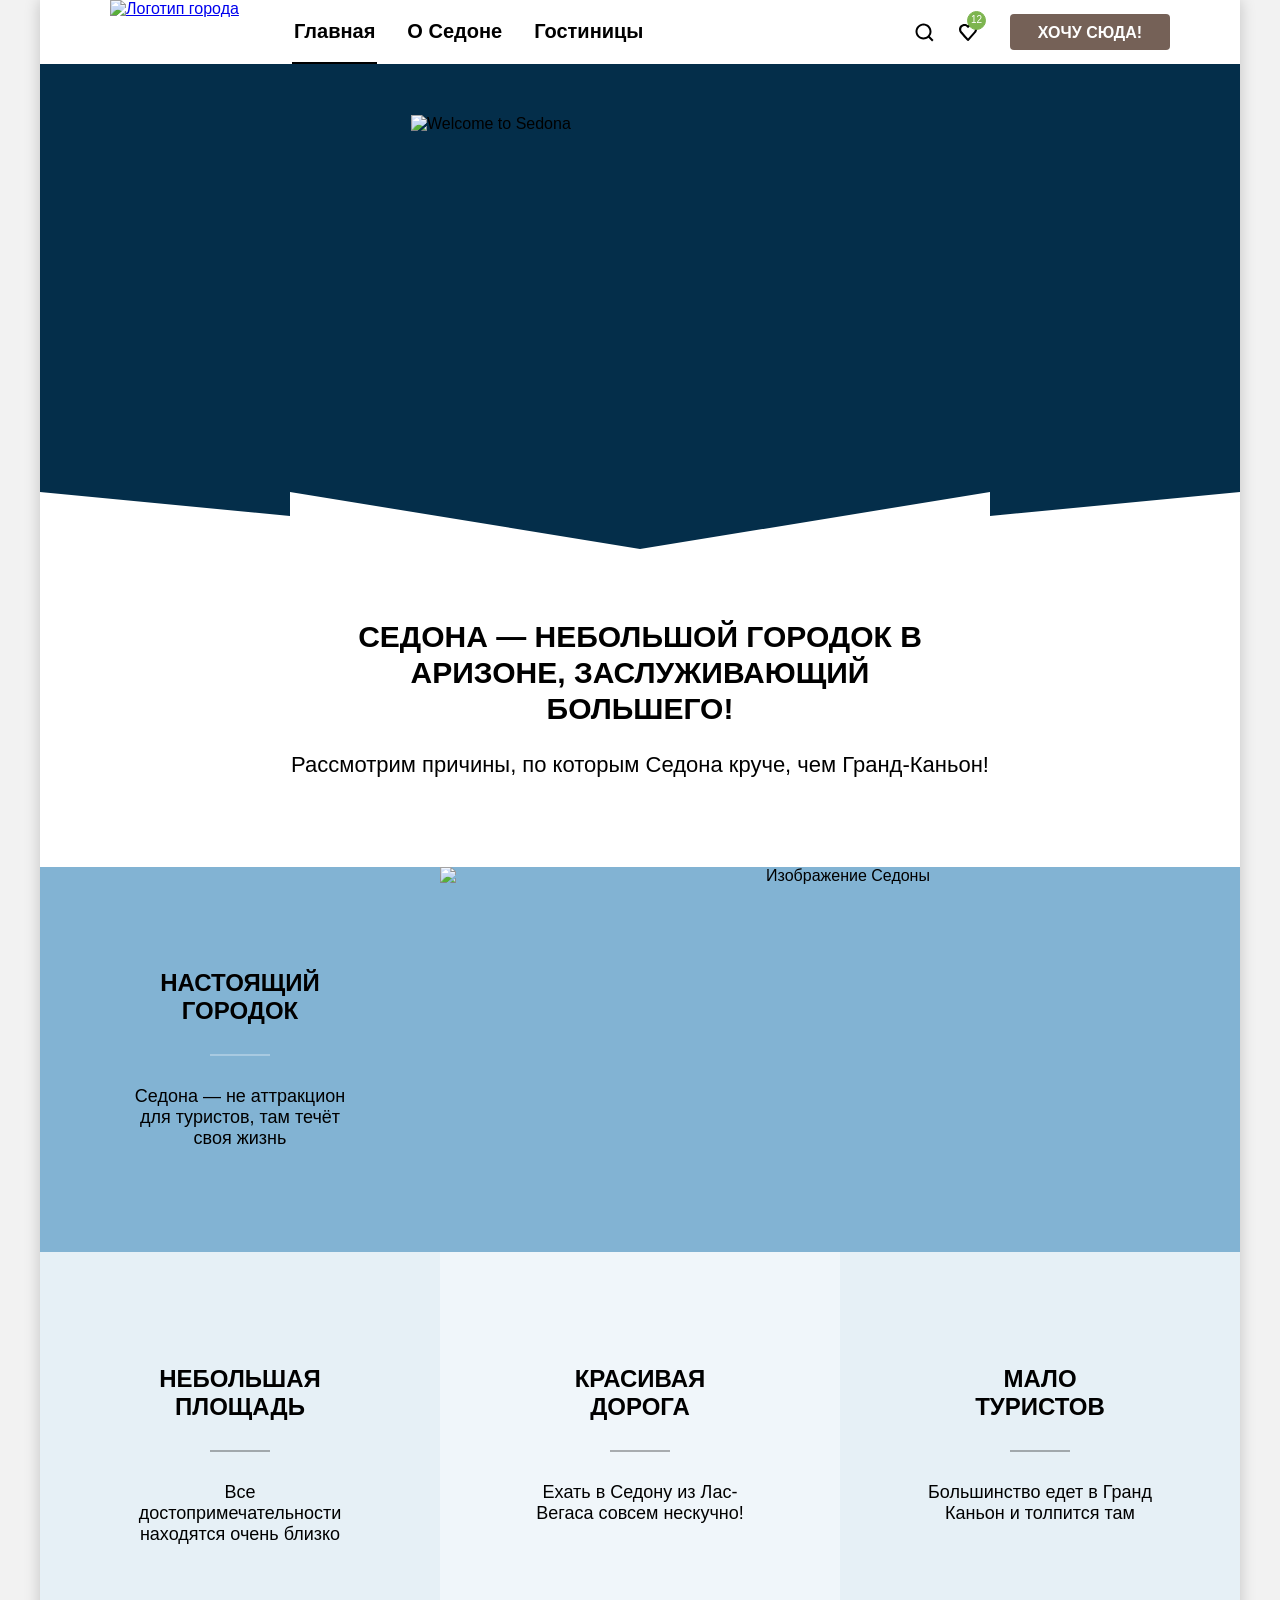
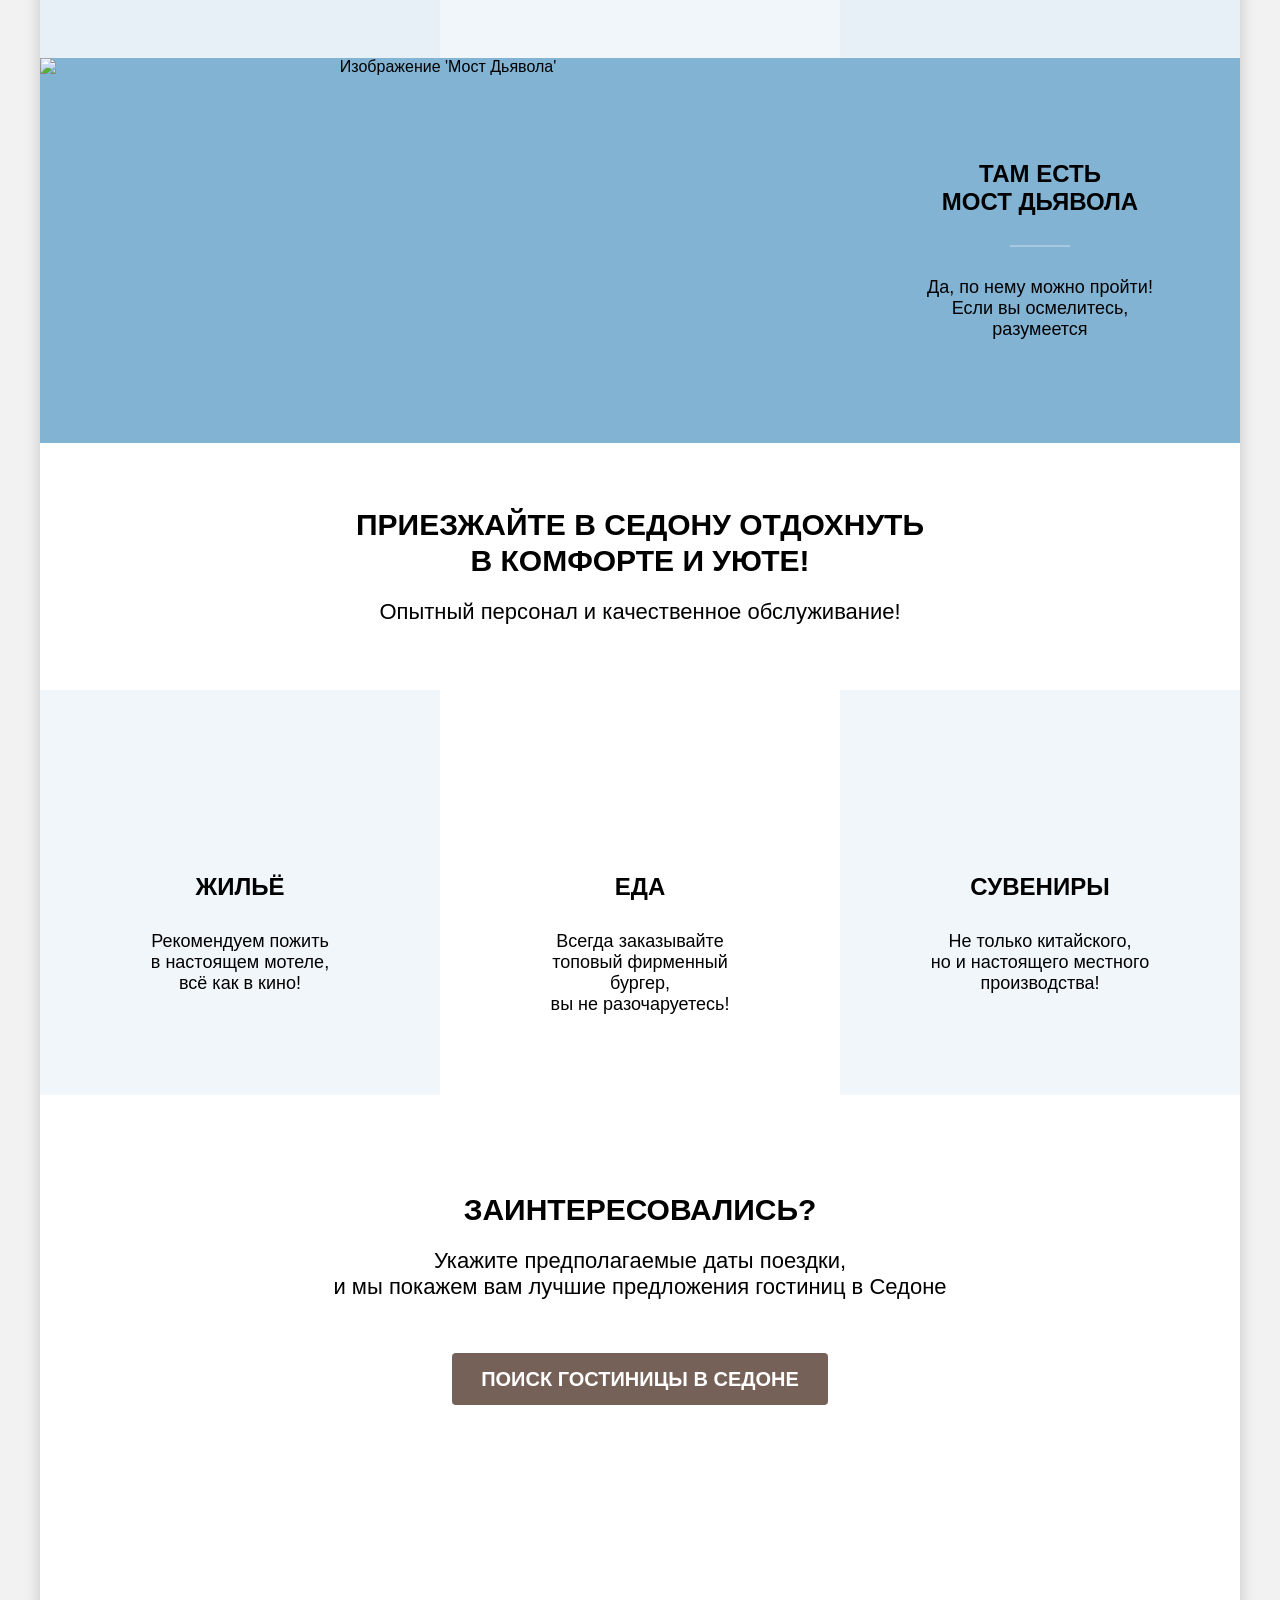
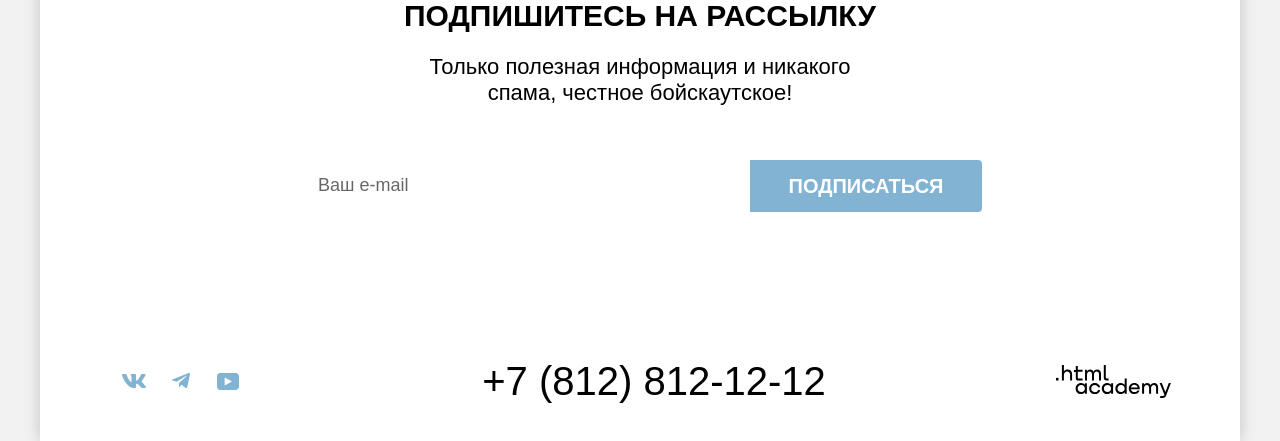
==== index.html @ 5b2d0439 "ДЗ 02.05. Modal-window" ====
<!doctype html>
<html lang="ru">
  <head>
    <meta charset="utf-8" />
    <link rel="stylesheet" href="./fonts/fonts.css" />
    <link rel="stylesheet" href="./styles/style.css" />
    <title>HTML Academy: Седона</title>
  </head>

  <body>
    <div class="container">
      <header class="header">
        <a href="#" class="logo-link">
          <img
            class="logo"
            src="./img/logo.svg"
            alt="Логотип города"
            width="140"
            height="70"
          />
        </a>
        <nav class="nav">
          <ul class="menu">
            <li class="menu-item menu-item-active">
              <a class="menu-link" href="#">Главная</a>
            </li>
            <li class="menu-item">
              <a class="menu-link" href="#">О Седоне</a>
            </li>
            <li class="menu-item">
              <a class="menu-link" href="./catalog.html">Гостиницы</a>
            </li>
          </ul>
          <ul class="user-menu">
            <li class="user-item">
              <a class="search-link" href="">
                <svg
                  width="20"
                  height="20"
                  viewBox="0 0 20 20"
                  fill="none"
                  xmlns="http://www.w3.org/2000/svg"
                >
                  <path
                    d="M19.5 18.0083L15.8 14.3287C16.8 13.0359 17.5 11.3453 17.5 9.4558C17.5 5.08011 13.9 1.5 9.5 1.5C5.1 1.5 1.5 5.17956 1.5 9.55525C1.5 13.9309 5.1 17.511 9.5 17.511C11.3 17.511 13 16.9144 14.4 15.8204L18.1 19.5L19.5 18.0083ZM9.5 15.5221C6.2 15.5221 3.5 12.837 3.5 9.55525C3.5 6.27348 6.2 3.5884 9.5 3.5884C12.8 3.5884 15.5 6.27348 15.5 9.55525C15.5 12.837 12.8 15.5221 9.5 15.5221Z"
                    fill="currentColor"
                  />
                </svg>
                <span class="visually-hidden">Поиск по сайту</span>
              </a>
            </li>
            <li class="user-item">
              <a class="favourite" href="">
                <svg
                  width="20"
                  height="20"
                  viewBox="0 0 20 20"
                  fill="none"
                  xmlns="http://www.w3.org/2000/svg"
                >
                  <path
                    d="M9.9 19C9.6 19 9.3 18.9 9.1 18.6C3.7 12.5 2.4 11.1 2.1 10.7C1.4 9.8 1 8.6 1 7.4C1 4.4 3.4 2 6.5 2C7.8 2 9 2.5 10 3.3C11 2.5 12.3 2 13.5 2C16.5 2 19 4.4 19 7.4C19 8.7 18.5 9.9 17.7 10.8L10.7 18.7C10.5 18.9 10.3 19 9.9 19ZM3.9 9.5C4.2 9.9 7.4 13.5 10 16.4L16.2 9.4C16.7 8.9 16.9 8.2 16.9 7.4C16.9 5.6 15.4 4.1 13.6 4.1C12.6 4.1 11.6 4.6 10.9 5.4C10.6 5.7 10.3 5.8 10 5.8C9.7 5.8 9.4 5.6 9.2 5.4C8.5 4.6 7.5 4.1 6.5 4.1C4.7 4.1 3.2 5.6 3.2 7.4C3.1 8.3 3.5 9 3.9 9.5C3.8 9.5 3.8 9.5 3.9 9.5Z"
                    fill="currentColor"
                  />
                </svg>
                <span class="visually-hidden">Избранное</span>
                <span class="favourite-count">12</span>
              </a>
            </li>
            <li>
              <a class="button standard-button standard-button-text" href=""
                >Хочу сюда!</a
              >
            </li>
          </ul>
        </nav>
      </header>
      <main class="main">
        <section class="welcome">
          <h1 class="visually-hidden">Приглашение посетить Седону</h1>
          <img
            class="img-welcome"
            src="./img/welcome.svg"
            alt="Welcome to Sedona"
            width="458"
            height="352"
          />
          <div class="divider"></div>
        </section>
        <section>
          <h2 class="block-title reasons-title">
            Седона — небольшой городок в Аризоне, заслуживающий большего!
          </h2>
          <p class="block-text reasons-text">
            Рассмотрим причины, по которым Седона круче, чем Гранд-Каньон!
          </p>

          <ul class="reasons-list">
            <li class="reasons-item pic">
              <div class="pic-text">
                <h3 class="card-title">Настоящий городок</h3>
                <p class="card-text">
                  Седона — не аттракцион для туристов, там течёт своя жизнь
                </p>
              </div>
              <img
                class="reasons-img"
                src="./img/photo-1.jpg"
                alt="Изображение Седоны"
                width="800"
                height="385"
              />
            </li>
            <li class="reasons-item card">
              <h3 class="card-title">Небольшая площадь</h3>
              <p class="card-text">
                Все достопримечательности находятся очень близко
              </p>
            </li>
            <li class="reasons-item card">
              <h3 class="card-title">
                Красивая<br />
                дорога
              </h3>
              <p class="card-text">
                Ехать в Седону из Лас-Вегаса совсем нескучно!
              </p>
            </li>
            <li class="reasons-item card">
              <h3 class="card-title">
                Мало<br />
                туристов
              </h3>
              <p class="card-text">
                Большинство едет в Гранд Каньон и толпится там
              </p>
            </li>
            <li class="reasons-item pic">
              <img
                class="reasons-img"
                src="./img/photo-2.jpg"
                alt="Изображение 'Мост Дьявола'"
                width="800"
                height="385"
              />
              <div class="pic-text pic-line">
                <h3 class="card-title">Там есть мост&nbsp;дьявола</h3>
                <p class="card-text">
                  Да, по нему можно пройти! Если вы осмелитесь, разумеется
                </p>
              </div>
            </li>
          </ul>
        </section>
        <section>
          <h2 class="block-title invitation-title">
            Приезжайте в Седону отдохнуть в&nbsp;комфорте и уюте!
          </h2>
          <p class="block-text invitation-text">
            Опытный персонал и качественное обслуживание!
          </p>
          <ul class="services">
            <li class="service-item house">
              <h3 class="card-title service-title">Жильё</h3>
              <p class="card-text service-text">
                Рекомендуем пожить в&nbsp;настоящем мотеле,<br />
                всё как в кино!
              </p>
            </li>
            <li class="service-item food">
              <h3 class="card-title service-title">Еда</h3>
              <p class="card-text service-text">
                Всегда заказывайте топовый&nbsp;фирменный бургер,<br />вы не
                разочаруетесь!
              </p>
            </li>
            <li class="list-item service-item gifts">
              <h3 class="card-title service-title">Сувениры</h3>
              <p class="card-text service-text">
                Не только китайского,<br />но и настоящего местного<br />
                производства!
              </p>
            </li>
          </ul>
        </section>
        <section class="search">
          <h2 class="block-title">Заинтересовались?</h2>
          <p class="block-text search-text">
            Укажите предполагаемые даты поездки, <br />
            и мы покажем вам лучшие предложения гостиниц в Седоне
          </p>
          <button type="button" class="button search-button open-modal">
            ПОИСК ГОСТИНИЦЫ В седоне
          </button>
        </section>
      </main>
      <footer>
        <section class="subscription-index">
          <h2 class="block-title subscription-title">
            Подпишитесь на рассылку
          </h2>
          <p class="block-text subscription-text">
            Только полезная информация и никакого спама, честное бойскаутское!
          </p>
          <form
            class="subsciption-form"
            action="https://echo.htmlacademy.ru/courses"
            method="post"
          >
            <input
              class="subscription-field"
              type="email"
              placeholder="Ваш e-mail"
              name="subscribe" required
            />
            <button class="button button-text subcription-button" type="submit">
              Подписаться
            </button>
          </form>
        </section>
        <section class="footer-menu">
          <h2 class="visually-hidden">Контакты</h2>
          <ul class="footer-item socials">
            <li>
              <a class="social-link" href="#">
                <svg
                  width="24"
                  height="14"
                  viewBox="0 0 24 14"
                  fill="none"
                  xmlns="http://www.w3.org/2000/svg"
                >
                  <path
                    fill-rule="evenodd"
                    clip-rule="evenodd"
                    d="M23.45 0.948C23.616 0.402 23.45 0 22.655 0H20.03C19.362 0 19.054 0.347 18.887 0.73C18.887 0.73 17.552 3.926 15.661 6.002C15.049 6.604 14.771 6.795 14.437 6.795C14.27 6.795 14.019 6.604 14.019 6.057V0.948C14.019 0.292 13.835 0 13.279 0H9.151C8.734 0 8.483 0.304 8.483 0.593C8.483 1.214 9.429 1.358 9.526 3.106V6.904C9.526 7.737 9.373 7.888 9.039 7.888C8.149 7.888 5.984 4.677 4.699 1.003C4.45 0.288 4.198 0 3.527 0H0.9C0.15 0 0 0.347 0 0.73C0 1.412 0.89 4.8 4.145 9.281C6.315 12.341 9.37 14 12.153 14C13.822 14 14.028 13.632 14.028 12.997V10.684C14.028 9.947 14.186 9.8 14.715 9.8C15.105 9.8 15.772 9.992 17.33 11.467C19.11 13.216 19.403 14 20.405 14H23.03C23.78 14 24.156 13.632 23.94 12.904C23.702 12.18 22.852 11.129 21.725 9.882C21.113 9.172 20.195 8.407 19.916 8.024C19.527 7.533 19.638 7.314 19.916 6.877C19.916 6.877 23.116 2.451 23.449 0.948H23.45Z"
                    fill="currentColor"
                  />
                </svg>
                <span class="visually-hidden">Ссылка на ВК</span>
              </a>
            </li>
            <li>
              <a class="social-link" href="#">
                <svg
                  width="18"
                  height="16"
                  viewBox="0 0 18 16"
                  fill="none"
                  xmlns="http://www.w3.org/2000/svg"
                >
                  <path
                    d="M16.785 0.0992597L0.840489 6.24776C-0.247661 6.68481 -0.241365 7.29184 0.640845 7.56253L4.73445 8.83953L14.2058 2.8637C14.6537 2.59121 15.0629 2.7378 14.7265 3.03636L7.05283 9.96185H7.05103L7.05283 9.96275L6.77045 14.1823C7.18413 14.1823 7.36669 13.9925 7.59871 13.7686L9.58705 11.8351L13.7229 14.89C14.4855 15.31 15.0332 15.0941 15.2229 14.1841L17.9379 1.38885C18.2158 0.274623 17.5126 -0.229883 16.785 0.0992597Z"
                    fill="currentColor"
                  />
                </svg>
                <span class="visually-hidden">Ссылка на Телеграмм</span>
              </a>
            </li>
            <li>
              <a class="social-link" href="#">
                <svg
                  width="22"
                  height="17"
                  viewBox="0 0 22 17"
                  fill="none"
                  xmlns="http://www.w3.org/2000/svg"
                >
                  <path
                    d="M18.607 0H3.17413C1.31343 0 0 1.59375 0 3.4V13.4937C0 15.4062 1.31343 17 3.17413 17H18.8259C20.4677 17 22 15.4062 22 13.6V3.4C21.7811 1.59375 20.4677 0 18.607 0ZM7.66169 12.5375V4.4625L14.995 8.5L7.66169 12.5375Z"
                    fill="currentColor"
                  />
                </svg>
                <span class="visually-hidden">Ссылка на YouTube</span>
              </a>
            </li>
          </ul>
          <div class="footer-item">
            <a class="tel" href="tel:+78128121212">+7 (812) 812-12-12</a>
          </div>
          <div class="footer-item">
            <a class="refrence-link" href="#">
              <svg
                width="115"
                height="33"
                viewBox="0 0 115 33"
                role="img"
                aria-label="HTML Academy логотип-ссылка"
                fill="none"
                xmlns="http://www.w3.org/2000/svg"
              >
                <path d="M0 12.9V15.5H2.5V12.9H0Z" fill="currentColor" />
                <path
                  d="M11.6 4.5C10 4.5 8.8 5.2 8 6.2H7.9V0H5.9V15.5H7.9V10.2C7.9 8.1 9.2 6.6 11.2 6.6C13 6.6 14.1 8 14.1 9.8V15.5H16.1V9.4C16.2 6.4 14.3 4.5 11.6 4.5Z"
                  fill="currentColor"
                />
                <path
                  d="M26.6 4.8H21.8V1.1H19.8V4.9H17.9V6.9H19.8V12.9C19.8 14.6 20.8 15.6 22.5 15.6H26.6V13.6H22.9C22.2 13.6 21.8 13.2 21.8 12.5V6.8H26.6V4.8Z"
                  fill="currentColor"
                />
                <path
                  d="M41.1 4.6C39.5 4.6 38.2 5.4 37.6 6.7H37.5C36.9 5.5 35.7 4.6 34.1 4.6C32.7 4.6 31.6 5.4 31 6.4H30.9V4.8H29V15.4H31V10C31 8 32 6.5 33.6 6.5C35.1 6.5 36 7.5 36 9.1V15.4H38V9.8C38 7.4 39.4 6.5 40.6 6.5C42.1 6.5 43 7.5 43 9.1V15.4H45V8.9C45.1 6.4 43.6 4.6 41.1 4.6Z"
                  fill="currentColor"
                />
                <path
                  d="M47.8 12.7C47.8 14.4 48.8 15.4 50.6 15.4H52.6V13.4H50.9C50.2 13.4 49.8 13 49.8 12.3V0H47.8V12.7Z"
                  fill="currentColor"
                />
                <path
                  d="M28.9 19.7C28 18.6 26.7 17.9 25 17.9C21.9 17.9 19.6 20.2 19.6 23.5C19.6 26.8 21.9 29.1 25 29.1C26.8 29.1 28 28.3 28.8 27.2H28.9V28.8H30.9V18.2H28.9V19.7ZM25.3 27.1C23.1 27.1 21.7 25.5 21.7 23.5C21.7 21.5 23.1 19.9 25.3 19.9C27.5 19.9 28.9 21.5 28.9 23.5C28.9 25.4 27.5 27.1 25.3 27.1Z"
                  fill="currentColor"
                />
                <path
                  d="M44.2 22C43.7 19.6 41.6 17.9 38.8 17.9C35.4 17.9 33.2 20.4 33.2 23.5C33.2 26.6 35.4 29.1 38.8 29.1C41.6 29.1 43.7 27.3 44.2 24.9H42.1C41.7 26.2 40.4 27.2 38.8 27.2C36.6 27.2 35.2 25.6 35.2 23.6C35.2 21.6 36.6 20 38.8 20C40.4 20 41.6 21 42.1 22.2H44.2V22Z"
                  fill="currentColor"
                />
                <path
                  d="M55.1 19.7C54.2 18.6 52.9 17.9 51.2 17.9C48.1 17.9 45.8 20.2 45.8 23.5C45.8 26.8 48.1 29.1 51.2 29.1C53 29.1 54.2 28.3 55 27.2H55.1V28.8H57.1V18.2H55.1V19.7ZM51.5 27.1C49.3 27.1 47.9 25.5 47.9 23.5C47.9 21.5 49.3 19.9 51.5 19.9C53.7 19.9 55.1 21.5 55.1 23.5C55.1 25.4 53.6 27.1 51.5 27.1Z"
                  fill="currentColor"
                />
                <path
                  d="M68.7 19.8C67.8 18.7 66.5 17.9 64.8 17.9C61.7 17.9 59.4 20.2 59.4 23.5C59.4 26.8 61.6 29.1 64.8 29.1C66.5 29.1 67.8 28.3 68.6 27.3H68.7V28.8H70.7V13.4H68.7V19.8ZM65.1 27.1C62.9 27.1 61.5 25.5 61.5 23.5C61.5 21.5 62.9 19.9 65.1 19.9C67.3 19.9 68.7 21.5 68.7 23.5C68.6 25.5 67.2 27.1 65.1 27.1Z"
                  fill="currentColor"
                />
                <path
                  d="M78.3 17.9C75 17.9 72.8 20.4 72.8 23.5C72.8 26.5 74.9 29.1 78.3 29.1C80.8 29.1 82.8 27.8 83.5 25.5H81.4C80.9 26.5 79.8 27.1 78.4 27.1C76.5 27.1 75.1 25.8 75 24.2H83.8C84 20.6 81.8 17.9 78.3 17.9ZM78.3 19.8C80 19.8 81.3 20.8 81.6 22.4H75.1C75.4 20.9 76.6 19.8 78.3 19.8Z"
                  fill="currentColor"
                />
                <path
                  d="M98.2 17.9C96.6 17.9 95.3 18.7 94.6 19.9H94.5C93.9 18.7 92.7 17.9 91.1 17.9C89.7 17.9 88.6 18.6 88 19.7V18.2H86.1V28.8H88.1V23.4C88.1 21.4 89.1 20 90.7 19.9C92.2 19.9 93.1 20.9 93.1 22.5V28.8H95.1V23.2C95.1 20.8 96.5 19.9 97.7 19.9C99.2 19.9 100.1 20.9 100.1 22.5V28.8H102.1V22.3C102.2 19.7 100.7 17.9 98.2 17.9Z"
                  fill="currentColor"
                />
                <path
                  d="M109.4 27L105.8 18.1H103.6L108.4 29.7C108.1 30.6 107.7 30.9 106.7 30.9H104.2V32.9H106.7C108.5 32.9 109.5 32.1 110.2 30.3L114.9 18.1H112.8L109.4 27Z"
                  fill="currentColor"
                />
              </svg>
            </a>
          </div>
        </section>
      </footer>
    </div>
    <section class="modal">
      <div class="modal-window">
        <h2 class="block-title modal-title">Поиск гостиницы в Седоне</h2>
          <ul class="modal-settings">
            <li class="modal-settings-item">
              <label class="modal-text date-label" for="check-in">Дата заезда:</label>
              <span class="date-label-icon"></span>
              <input class="modal-input" type="date" name="check-in" id="check-in">
            </li>
            <li class="modal-settings-item">
              <label class="modal-text date-label" for="check-in">Дата выезда:</label>
              <span class="date-label-icon"></span>
              <input class="modal-input" type="date" name="check-in" id="check-out" required>
            </li>
          </ul>
          <ul class="modal-settings age" >
            <li class="modal-settings-item">
              <label class="modal-text adult-label" for="adult">Взрослые:</label>
              <input class="number" type="number" name="adult" id="adult" value="1" required>
            </li>
            <li class="modal-settings-item">
              <label class="modal-text kid-label" for="kid">Дети:</label>
              <input class="number" type="number" name="kid" id="kid" value="0">
            </li>
          </ul>
          <button class= "modal-text modal-search" type="submit" >Найти</button>


        <button class="close-modal">
          <span class="visually-hidden">Закрыть модальное окно</span>
        </button>
      </div>

    </section>
  <script src="./scripts/script.js"></script>
  </body>
</html>
---- styles/style.css ----
@font-face {
  font-family: "PT Sans";
  src: url("../fonts/ptsans-400.woff2") format("woff2");
  font-weight: 400;
  font-style: normal;
  font-display: swap;
}

@font-face {
  font-family: "PT Sans";
  src: url("../fonts/ptsans-700.woff2") format("woff2");
  font-weight: 700;
  font-style: normal;
  font-display: swap;
}

.visually-hidden {
  position: absolute;
  width: 1px;
  height: 1px;
  margin: -1px;
  padding: 0;
  border: 0;
  overflow: hidden;
  clip: rect(0 0 0 0);
}

body {
  margin: 0 auto;
  padding: 0;
  font-family: "PT Sans", Arial, sans-serif;
  font-weight: 400;
  background-color: #f2f2f2;
}

.button {
  display: inline-block;
  box-sizing: border-box;
  background-color: #756157;
  border-radius: 4px;
  text-transform: uppercase;
  text-decoration: none;
  border: none;
  color: #fff;
}

.container {
  background-color: #fff;
  width: 1200px;
  margin: 0 auto;
  box-shadow: 0 0 15px 0 rgba(0, 0, 0, 0.2);
  min-height: 100vh;
}

.header {
  position: relative;
  margin: 0 70px;
  display: flex;
}

.logo-link {
  position: absolute;
  position: 0 0;
}

.logo {
  width: 140px;
  height: 71px;
}

.nav {
  display: flex;
  margin-left: 182px;
  width: 100%;
  gap: 50px;
}

.menu {
  margin: 0;
  padding: 0;
  list-style: none;
  width: 500px;
  display: flex;
  align-items: flex-start;
  justify-content: flex-start;
  gap: 28px;
  flex-wrap: wrap;
}

.menu-item {
  padding: 19px 2px;
}

.menu-item-active {
  border-bottom: solid 2px #000;
}

.menu-link {
  color: #000;
  text-decoration: none;
  font-size: 20px;
  font-weight: 700;
  line-height: 24px;
}

.menu-link:hover {
  color: #756157;
}

.menu-link:focus {
  color: #756157;
  outline: none;
}

.menu-link:active {
  color: rgba(117, 97, 87, 0.3);
}

.user-menu {
  margin: 0;
  padding: 0;
  list-style: none;
  display: flex;
  justify-content: flex-end;
  align-items: flex-start;
  width: 328px;
  flex-wrap: wrap;
}

.user-item {
  box-sizing: border-box;
  padding: 22px 12px;
  width: 44px;
  height: 64px;
}

.favourite {
  position: absolute;
}

.search-link,
.favourite {
  color: #000;
}

.search-link:hover,
.favourite:hover {
  color: #756157;
}

.search-link:focus,
.favourite:focus {
  color: #756157;
}

.search-link:active,
.favourite:active {
  color: rgba(117, 97, 87, 0.3);
}

.favourite-count {
  position: absolute;
  bottom: 16px;
  left: 9px;
  width: 11px;
  height: 11px;
  padding: 3px;
  color: #fff;
  background-color: #7db54f;
  border: solid 1px #7db54f;
  border-radius: 50%;
  font-size: 10px;
  line-height: 10px;
  font-weight: 400;
}

.standard-button {
  width: 160px;
  height: 36px;
  margin: 14px 0 14px 20px;
}

.standard-button:hover {
  background-color: rgba(117, 97, 87, 0.8);
}

.standard-button:focus {
  background-color: rgba(117, 97, 87, 0.8);
  outline: none;
}

.standard-button:active {
  background-color: rgba(117, 97, 87, 0.3);
}

.standard-button-text {
  font-family: inherit;
  font-weight: 700;
  font-size: 16px;
  line-height: 20px;
  text-align: center;
  text-decoration: none;
  padding: 9px 3px;
}

.main {
  flex-grow: 1;
}

.welcome {
  background-color: #042e4a;
  background-image:
    url("../img/divider.svg"), url("../img/index-background.jpg");
  background-repeat: no-repeat;
  background-size:
    100% 57px,
    cover;
  background-position:
    left 0 bottom 0,
    0 0;
  padding-top: 51px;
  padding-bottom: 82px;
  min-height: 485px;
  box-sizing: border-box;
}

.img-welcome {
  display: block;
  margin: 0 auto;
  width: 458px;
  height: 352px;
}

.section-block {
  display: flex;
  flex-direction: column;
  justify-content: center;
  align-items: center;
}

.reasons-block {
  padding-block-start: 69px;
  padding-block-end: 89px;
}

.block-title {
  display: block;
  padding: 0;
  width: 620px;
  font-weight: 700;
  font-size: 30px;
  line-height: 36px;
  text-transform: uppercase;
  text-align: center;
  margin: 0 auto 20px;
}

.block-text {
  font-size: 22px;
  line-height: 26px;
  margin: 0;
  text-align: center;
}

.reasons-title {
  margin: 70px auto 25px;
}

.reasons-list {
  margin: 0;
  padding: 0;
  display: grid;
  list-style: none;
  grid-template-columns: 1fr 1fr 1fr;
}

.reasons-item {
  margin: 0;
  text-align: center;
}

.reasons-item.pic {
  display: flex;
  grid-column: 1/-1;
}

.pic-text {
  padding: 102px 0;
  width: 400px;
}

.card {
  padding: 113px 0;
  width: 400px;
}

.card-title::before {
  position: absolute;
  content: "";
  width: 60px;
  height: 2px;
  top: 85px;
  left: 85px;
  z-index: 3;
}

.pic-text .card-title::before {
  background-color: rgba(255, 255, 255, 0.3);
}

.card .card-title::before {
  background-color: rgba(0, 0, 0, 0.3);
}

.reasons-item:nth-child(2n) {
  background-color: rgba(131, 179, 211, 0.2);
}

.reasons-item:nth-child(2n-1) {
  background-color: rgba(131, 179, 211, 0.122);
}

.reasons-item.pic {
  background-color: #82b3d3;
}

.card-title {
  position: relative;
  padding: 0;
  margin-bottom: 62px;
  font-size: 24px;
  font-weight: 700;
  line-height: 28px;
  text-transform: uppercase;
  width: 230px;
  margin: 0 auto 61px;
}

.reasons-text {
  margin: 25px auto 89px;
}

.card-text {
  font-size: 18px;
  line-height: 21px;
  margin: 0 auto;
  width: 230px;
}

.reasons-img {
  width: 800px;
  height: 100%;
  object-fit: cover;
  padding: 0;
  margin: 0;
}

.invitation-title {
  margin: 64px auto 20px;
}

.invitation-text {
  margin-bottom: 65px;
}

.services {
  margin: 0;
  padding: 0;
  display: grid;
  list-style: none;
  grid-template-columns: 1fr 1fr 1fr;
}

.service-item:nth-child(2n-1) {
  background-color: rgba(131, 179, 211, 0.122);
}

.service-item {
  text-align: center;
  padding: 183px 0 80px;
}

.service-title {
  margin-bottom: 30px;
}

.house {
  background-image: url("../img/accomodation.svg");
  background-repeat: no-repeat;
  background-position: 161px 80px;
}

.food {
  background-image: url("../img/food.svg");
  background-repeat: no-repeat;
  background-position: 161px 80px;
}

.gifts {
  background-image: url("../img/presents.svg");
  background-repeat: no-repeat;
  background-position: 170px 80px;
}

.search {
  padding: 97px 0;
  text-align: center;
}

.search-text {
  margin-bottom: 53px;
}

.search-button {
  justify-self: center;
  width: 376px;
  min-height: 52px;
  font-family: inherit;
  font-weight: 700;
  font-size: 20px;
  line-height: 36px;
  color: #fff;
  border: none;
}

.subscription-index {
  background-image: url("../img/subscribe-background.jpg");
  background-repeat: no-repeat;
  background-size: cover;
  padding: 96px;
}

.subscription-title {
  margin: 0 auto 20px;
}

.subscription-text {
  width: 475px;
  margin: 0 auto 54px;
}

.subsciption-form {
  display: flex;
  justify-content: center;
  margin-bottom: 8px;
}

.subscription-field {
  box-sizing: border-box;
  min-width: 452px;
  padding: 17px 20px;
  margin: 0;
  font-family: inherit;
  border: none;
}

.subscription-field::placeholder {
  font-size: 18px;
  line-height: 24px;
  font-weight: 400;
  color: rgba(0, 0, 0, 0.6);
}

.subcription-button {
  background-color: #82b3d3;
  width: 232px;
  margin: 0;
  border: none;
  border-top-left-radius: 0;
  border-bottom-left-radius: 0;
  min-height: 52px;
  font-size: 20px;
  line-height: 36px;
  text-transform: uppercase;
  font-weight: 700;
  font-family:
    PT Sans,
    Arial,
    sans-serif;
}

.footer-menu {
  display: flex;
  padding: 40px 70px 30px;
  justify-content: flex-start;
  align-items: flex-start;
  gap: 42px;
}

.footer-item {
  display: flex;
  flex-wrap: wrap;
}

.socials {
  padding: 5px 0;
  margin: 0;
  list-style: none;
  min-width: 142px;
  justify-content: flex-start;
  align-items: center;
}

.socials-item {

}

.social-link {
  display: flex;
  justify-content: center;
  align-items: center;
  width: 47px;
  height: 40px;
  background-repeat: no-repeat;
  object-fit: cover;
  color: #83b3d3;
}

.social-link:hover {
  color: #68a2ca;
}

.social-link:focus {
  color: #68a2ca;
  outline: none;
}

.social-link:active {
  color: rgba(104, 162, 202, 0.3);
}

.tel {
  box-sizing: border-box;
  font-size: 40px;
  line-height: 40px;
  font-weight: 400;
  width: 720px;
  padding: 5px 20px;
  text-decoration: none;
  color: inherit;
  font-family: inherit;
  text-align: center;
}

.tel:hover {
  color: #756157;
}

.tel:focus {
  color: #756157;
  outline: none;
}

.tel:active {
  color: rgba(117, 97, 87, 0.3);
}

.refrence-link {
  justify-self: flex-end;
  padding: 9px 0;
  color: #000;
}

.refrence-link:hover {
  color: #756157;
}

.refrence-link:focus {
  color: #756157;
  outline: none;
}

.refrence-link:active {
  color: rgba(117, 97, 87, 0.3);
}

/* CATALOG*/

.filters {
  margin: 0;
  width: 1200px;
  background-color: #042e4a;
  background-image: url("../img/catalog-bg.jpg");
  background-position: 0 0;
  background-size: cover;
  background-repeat: no-repeat;
  padding: 35px 70px 38px;
  box-sizing: border-box;
}

.subscription {
  padding: 57px;
  margin-bottom: 35px;
}

.cat-field {
  background-color: #f2f2f2;
}

.hotels {
  font-weight: 700;
  font-size: 60px;
  line-height: 78px;
  color: #fff;
  margin: 0 0 7px 0;
}

.crumbs {
  display: flex;
  flex-wrap: wrap;
  list-style: none;
  margin: 0;
  padding: 0;
  gap: 24px;
   margin-bottom: 40px;
}
.crumbs-item:not(:first-child) {
  list-style-image: url(../img/list-marker.svg);
  padding-left: 3px;
}

.crumbs-link {
  font-weight: 400;
  font-size: 16px;
  line-height: 21px;
  color: #fff;
  text-decoration: none;
}
.home-link {
  display: block;
  box-sizing: border-box;
  background-image: url("../img/home.svg");
  background-repeat: no-repeat;
  background-position: 0 0;
  background-size: cover;
  width: 12px;
  height: 13px;
  padding: 7px;
}

.crumbs-link:hover {
  opacity: 0.6;
}

.crumbs-link:focus {
  outline: none;
}

.crumbs-link:active {
  opacity: 0.3;
}

.filter-form {
  display: flex;
  flex-wrap: wrap;
  gap: 40px 0;
  margin: 0;

}

.filter-box {
  border: none;
  padding: 0;
  margin: 0;
}
.filter-title {
  margin-bottom: 33px;
  font-weight: 700;
  font-size: 20px;
  line-height: 24px;
  color: #fff;
  padding: 0;
}

.filter-list {
  margin: 0 70px 0 0;
  padding: 0;
  list-style: none;
  width: 150px;
}

.filter-item {
  margin-bottom: 16px;
}

.filter-check {
}

.control {

}

.filter-label {
  font-weight: 400;
  font-size: 18px;
  line-height: 23px;
  color: #fff;
}

.control-label {
}

.checkbox {
  position: relative;
  display: inline-block;
  padding-left: 36px;
  cursor: pointer;
}

.checkbox::before {
  content: "";
  position: absolute;
  left: 0;
  top: 0;
  width: 20px;
  height: 20px;
  background-color: #fff;
  border-radius: 4px;
}
.checkbox::after {
  content: "";
  position: absolute;
  left: 4px;
  top: 4px;
  width: 10px;
  height: 6px;
  color: #3f5e72;
  border-left: solid 2px #3f5e72;
  border-bottom: solid 2px #3f5e72;
  transform: rotate(-45deg);
  display: none;
}

.radio-btn {
  position: relative;
  display: inline-block;
  padding-left: 36px;
  cursor: pointer;
}

.radio-btn::before {
  content: "";
  position: absolute;
  left: 0;
  top: 0;
  width: 20px;
  height: 20px;
  background-color: #fff;
  border-radius: 50%;
}
.radio-btn::after {
  content: "";
  position: absolute;
  left: 5px;
  top: 5px;
  width: 10px;
  height: 10px;
  background-color: #3f5e72;
  border-radius: 50%;
  display: none;
}

.control:checked + .control-label::after {
  display: block;
}

.price-box {
  margin: 0 69px;
}

.range-inputs-wrapper {
  display: inline-block;
  padding: 0;
  margin-bottom: 44px;
}

.range-label {
  position: relative;
  display: inline-block;
}

.range-label-text {
  position: absolute;
  top: 12px;
  right: 20px;
  font-weight: 400;
  font-size: 18px;
  line-height: 24px;
  color: rgba(0, 0, 0, 0.3);
}

.range-input {
  box-sizing: border-box;
  width: 143px;
  height: 48px;
  background-color: #fff;
  border: none;
  padding: 12px 44px 12px 20px;
  margin: 0;
  font-weight: 700;
  font-size: 18px;
  line-height: 24px;
}

.range-input::-webkit-outer-spin-button,
.range-input::-webkit-inner-spin-button {
  appearance: none;
  margin: 0;
}

.btn-section {
  margin: 57px 0 0;
  padding: 0;
}

.filter-button {
  display: block;
  font-weight: 700;
  font-size: 16px;
  line-height: 20px;
  text-transform: uppercase;
  color: #fff;
  padding: 8px 50px;
  border-radius: 4px;
  background-color: #82b3d3;
  margin-bottom: 32px;
  width: 191px;
  height: 36px;
  font-family: inherit;
  border: none;
}

.btn-reset {
  background-color: transparent;
}

/*range*/

.range-scale {
  position: relative;
  width: 287px;
  height: 4px;
  background-color: rgba(255, 255, 255, 0.3);
}

.range-bar {
  position: absolute;
  width: 226px;
  height: 4px;
  background-color: #fff;
}

.range-toggle {
  position: absolute;
  width: 22px;
  height: 22px;
  border-radius: 5px;
  border: none;
}

.range-toggle:hover {
}

.range-toggle:focus {
}

.range-toggle:active {
}

.toggle-min {
  top: -9px;
  left: 1px;
}

.toggle-max {
  top: -9px;
  left: 209px;
}

/*search*/

.search-title {
  display: inline-block;
  width: 538px;
  font-weight: 700;
  font-size: 30px;
  line-height: 36px;
  text-transform: uppercase;
  text-align: start;
  padding: 6px 0;
  margin: 0;
}

.catalog {
  padding: 38px 70px 62px;
}

.result-filter {
  display: flex;
  padding: 13px 0;
  align-items: flex-start;
  margin-bottom: 25px;
}

.select-control {
  width: 292px;
  padding: 13px 19px;
  padding-right: 48px;
  margin-right: 55px;
  font-family: inherit;
  font-weight: 400;
  font-size: 18px;
  line-height: 21px;
  appearance: none;
  background-image: url("../img/select-arrow.svg");
  background-repeat: no-repeat;
  background-position: right 18px center;
}

.view-list {
  display: flex;
  flex-wrap: wrap;
  list-style: none;
  gap: 8px;
  justify-content: flex-end;
  align-items: center;
  margin: 0;
  padding: 0;
  width: 175px;
}

.view-item {
}

.view-link {
  display: block;
  background-repeat: no-repeat;
  background-position: center;
  padding: 14px 12px;
  width: 48px;
  height: 48px;
  border: 2px solid #e5e5e5;
  border-radius: 4px;
  box-sizing: border-box;
}

.tiles {
  background-image: url("../img/tiles.svg");
}

.slideshow {
  background-image: url("../img/slide.svg");
}

.list {
  background-image: url("../img/list.svg");
}

.cat-list {
  display: grid;
  grid-template-columns: 1fr 1fr 1fr;
  list-style: none;
  margin: 0;
  padding: 0;
  gap: 20px;
  margin-bottom: 40px;
}

.cat-item {
  display: flex;
  flex-direction: column;
  width: 340px;
  border: 1px solid #e5e5e5;
  border-radius: 4px;
  padding: 19px;
  box-sizing: border-box;
}

.hotel-photo {
  display: block;
  width: 300px;
  height: 212px;
  margin: 0 0 18px;
  padding: 0;
  text-align: start;
}

.hot-title {

  text-transform: none;
  margin: 0 0 15px;

}

.card-img-link {

}

.card-img-link:hover {
  opacity: 0.6;
}

.card-img-link:focus {
  outline: none;
  opacity: 0.6;
}

.card-img-link:active {
  opacity: 0.3;
}

.card-title-link {
  text-decoration: none;
  flex-grow: 1;
}

.card-title-link:hover {
  color: #756157;
}

.card-title-link:focus {
  color: #756157;
  outline: none;
}

.card-title-link:active {
  color: rgba(117, 97, 87, 0.3);
}



.card-info {
  display: flex;
  flex-wrap: wrap;
  justify-content: space-between;
  width: 100%;
  margin: 0 0 15px;
}

.hot-text {
  padding: 0;
  margin: 0;
}

.card-btn {
  width: 140px;
  height: 36px;
}

.favourite-btn {
  background-color: #82b3d3;
}

.favourite-btn-picked {
  background-color: #7db54f;
}
.rating {
  align-items: center;
  margin: 0;
}

.stars {
  display: inline-block;
  width: 18px;
  height: 17px;
  background: url("../img/star.svg") space 0 0;
}

.stars-two {
  width: 42px;
}
.stars-three {
  width: 66px;
}
.stars-four {
  width: 89px;
}
.stars-five {
  width: 95px;
}

.rating-text {
  display: inline-block;
  background-color: #e5e5e5;
  text-transform: uppercase;
  padding: 10px 22px;
  border-radius: 4px;
}

.pagination {
  border-top: 1px solid #e5e5e5;
}

.pag-list {
  list-style: none;
  display: flex;
  flex-wrap: wrap;
  margin: 0;
  padding: 37px 0;
}

.pag-btn {
  display: inline-block;
  min-width: 60px;
  height: 60px;
  border-radius: 4px;
  background-color: #82b3d3;
  text-decoration: none;
  color: #fff;
  font-family: inherit;
  font-weight: 700;
  font-size: 20px;
  line-height: 36px;
  text-transform: uppercase;
  text-align: center;
  margin-right: 8px;
  box-sizing: border-box;
  padding: 11px 9px;
}

.pag-active {
  background-color: #f2f2f2;
  color: #000;
}

.pag-empty {
  background-color: #fff;
  color: #000;
}

.modal {

  justify-content: center;
  align-items: center;
  position: fixed;
  top:0;
  left: 0;
  width: 100%;
  height: 100%;
  background-color: rgba(242, 242, 242, 0.8);
  display: none;
}

.modal-show {
  display: flex;
}

.modal-window {
  width: 717px;
  /*min-height: 576px;*/
  background-color: #fff;
  box-sizing: border-box;
  box-shadow: 0 25px 50px rgba(255, 255, 255, 0.15);
  border-radius: 30px;
  position: relative;
  padding: 64px 70px;
}

.close-modal {
  width:52px;
  height: 52px;
  position: absolute;
  top: 64px;
  right: 52px;
  background-color: #f2f2f2;
  border-radius: 50%;
  border: none;
  cursor: pointer;
}

.close-modal::before {
 position: absolute;
 top: 24px;
 right: 17px;
  content: '';
  width: 14px;
  height: 2px;
  rotate: 45deg;
  background-color: #000;
}

.close-modal::after {
 position: absolute;
 top: 24px;
 right: 17px;
  content: '';
  width: 14px;
  height: 2px;
  rotate: -45deg;
  background-color: #000;
}

.modal-title {
  text-align: start;
}

.modal-settings {
  list-style: none;
  padding: 0;
  margin: 0;
}

.modal-settings-item {
  display: flex;
  justify-content: space-between;
  margin-bottom: 48px;

}

.age {
  display: flex;
}

.modal-text {
  color:#000;
  font-family: inherit;
  font-weight: 700;
  font-size: 20px;
  line-height: 24px;
}

.modal-input {
  box-sizing: border-box;
  width: 440px;
  min-height: 48px;
}

.modal-search {
  width:100%;
  height: 60px;
  background-color: #83b3d3;
  border-radius: 10px;
  color:#fff;
  font-family: inherit;
  font-weight: 700;
  font-size: 20px;
  line-height: 24px;
  text-align: center;
  text-transform: uppercase;
  padding: 18px 77px;
  box-sizing: border-box;
  border: none;
}
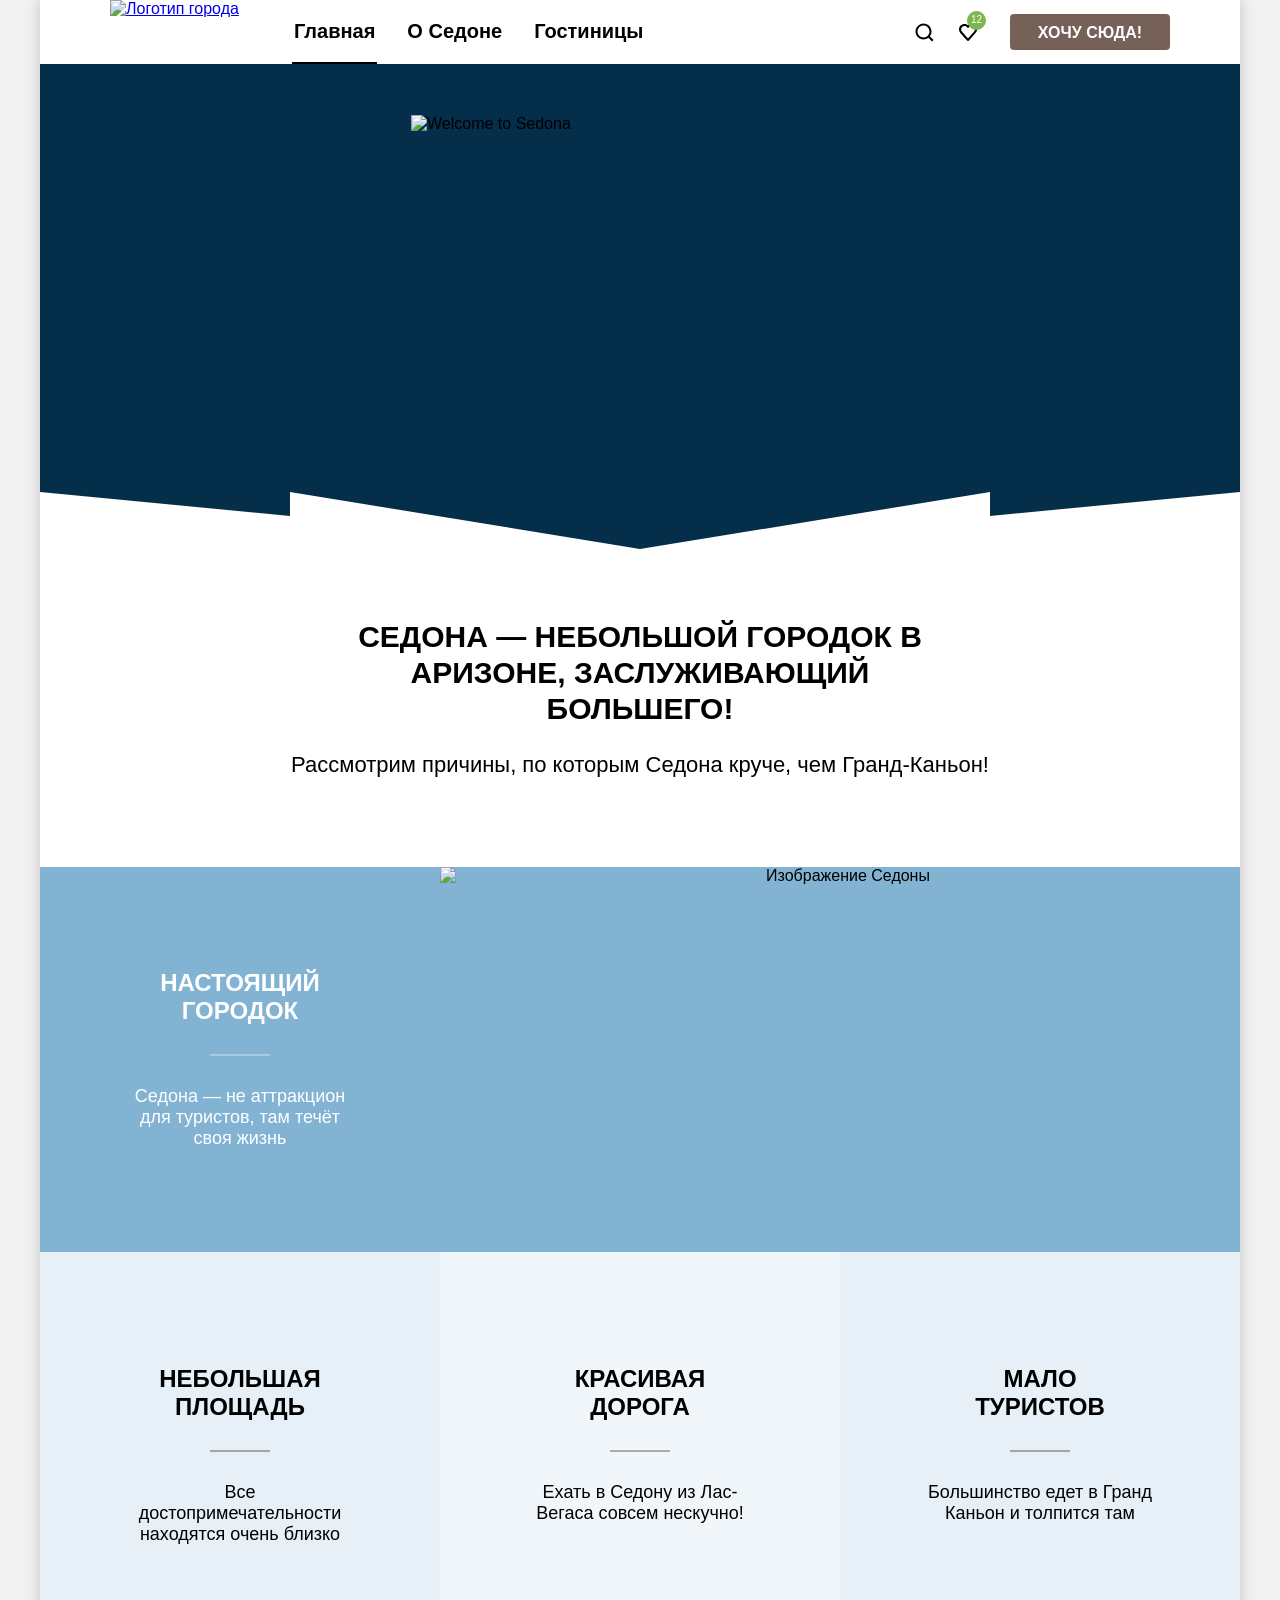
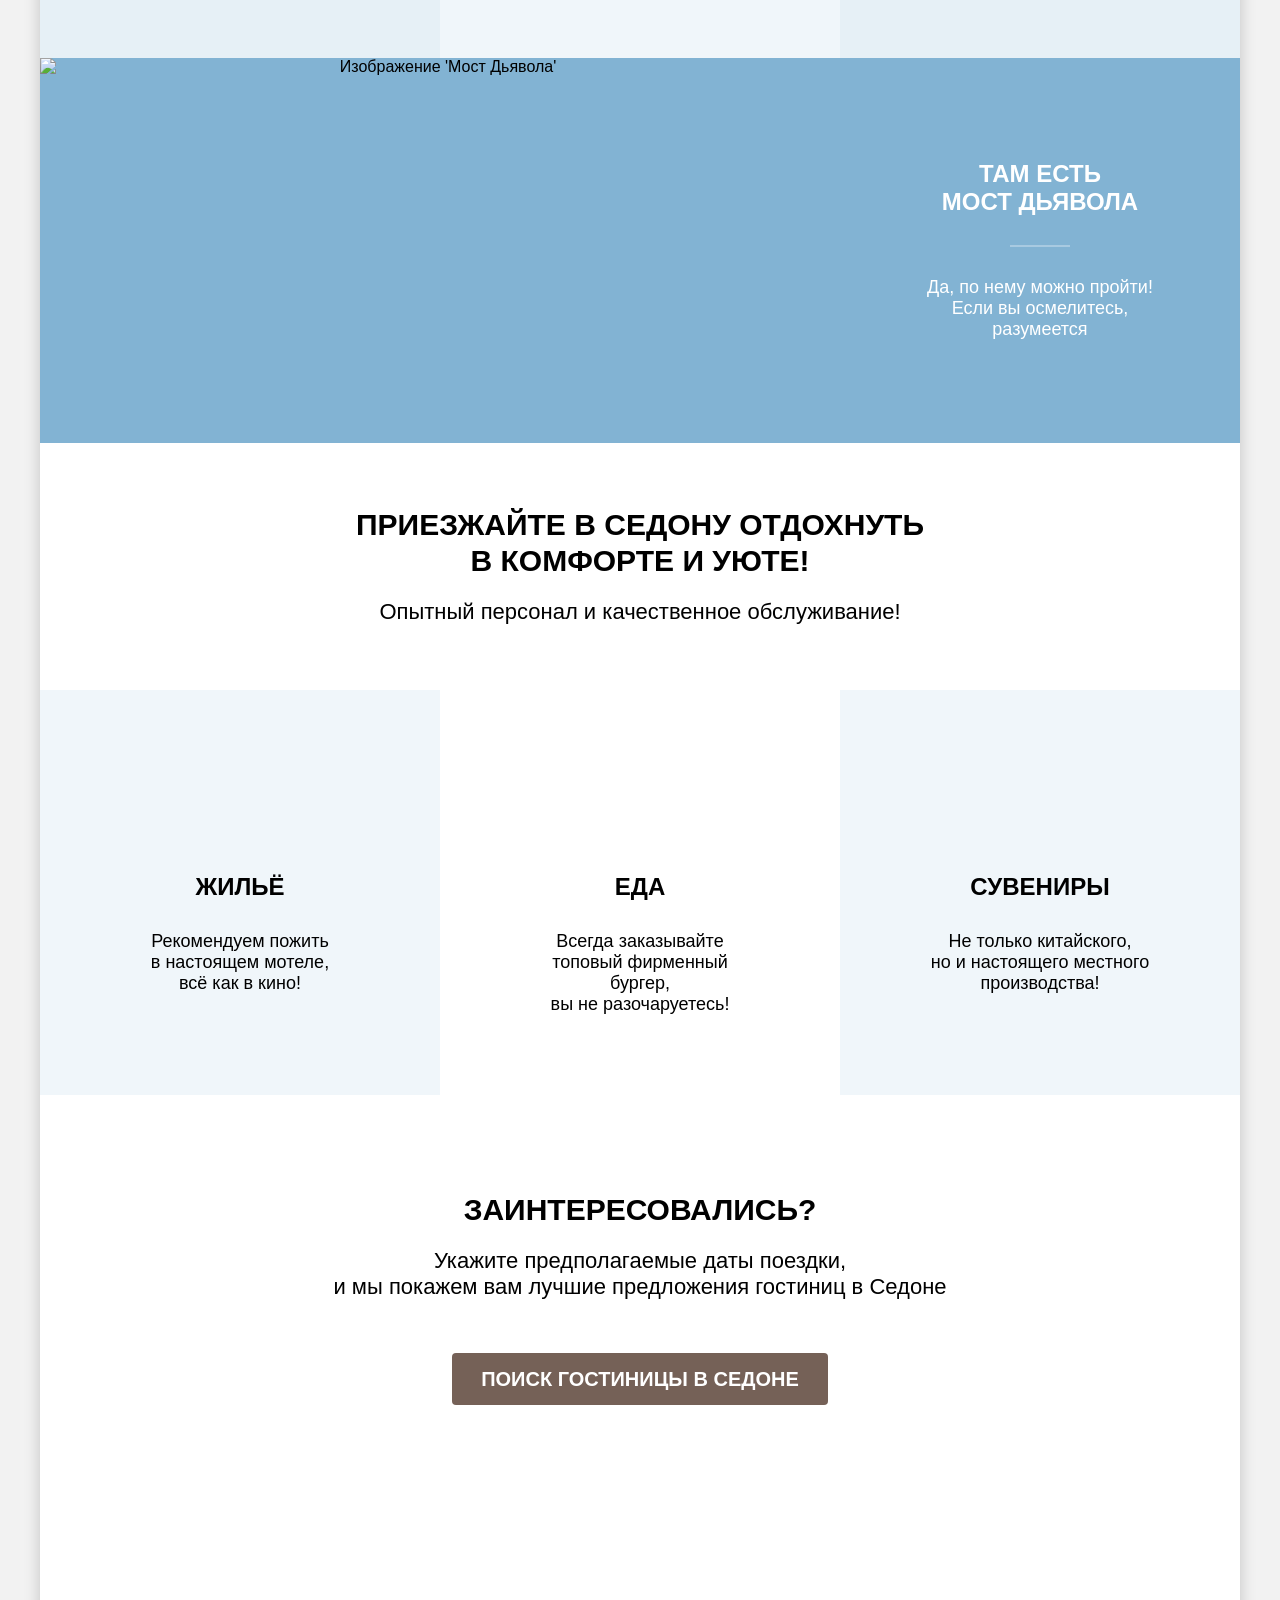
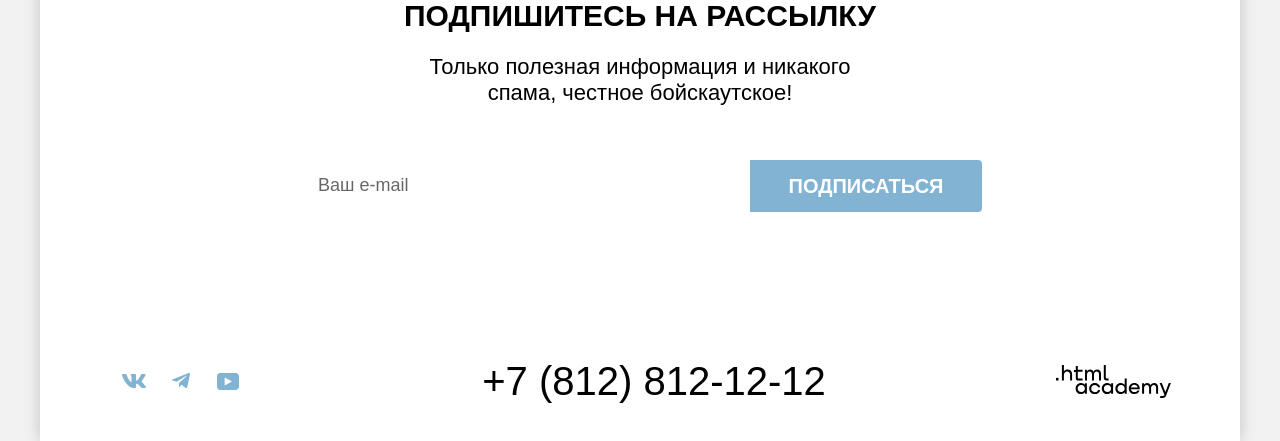
==== commit 76ca3d4f: "modal 06.05" ====
--- a/index.html
+++ b/index.html
@@ -195,7 +195,7 @@
         </section>
       </main>
       <footer>
-        <section class="subscription-index">
+        <section class="subscription subscription-index">
           <h2 class="block-title subscription-title">
             Подпишитесь на рассылку
           </h2>
@@ -211,7 +211,8 @@
               class="subscription-field"
               type="email"
               placeholder="Ваш e-mail"
-              name="subscribe" required
+              name="subscribe"
+              required
             />
             <button class="button button-text subcription-button" type="submit">
               Подписаться
@@ -341,39 +342,98 @@
       </footer>
     </div>
     <section class="modal">
-      <div class="modal-window">
-        <h2 class="block-title modal-title">Поиск гостиницы в Седоне</h2>
+      <form
+        class="hotel-search"
+        action="https://echo.htmlacademy.ru/courses"
+        method="get"
+      >
+        <div class="modal-window">
+          <h2 class="block-title modal-title">Поиск гостиницы в Седоне</h2>
           <ul class="modal-settings">
             <li class="modal-settings-item">
-              <label class="modal-text date-label" for="check-in">Дата заезда:</label>
-              <span class="date-label-icon"></span>
-              <input class="modal-input" type="date" name="check-in" id="check-in">
+              <label class="modal-text date-label" for="check-in"
+                >Дата Заезда:</label
+              >
+              <div class="input-group">
+                <input
+                  class="modal-input modal-input-date"
+                  placeholder="Укажите дату"
+                  type="text"
+                  name="check-in"
+                  id="check-in"
+                  required
+                />
+                <label class="modal-mess warning-mess" for="check-in"
+                  >Мы не можем отправить вас в прошлое.</label
+                >
+              </div>
             </li>
             <li class="modal-settings-item">
-              <label class="modal-text date-label" for="check-in">Дата выезда:</label>
-              <span class="date-label-icon"></span>
-              <input class="modal-input" type="date" name="check-in" id="check-out" required>
-            </li>
-          </ul>
-          <ul class="modal-settings age" >
+              <label class="modal-text date-label" for="check-in"
+                >Дата Выезда:</label
+              >
+              <div class="input-group">
+                <input
+                  class="modal-input modal-input-date"
+                  placeholder="Укажите дату"
+                  type="text"
+                  name="check-in"
+                  id="check-out"
+                  required
+                />
+                <label class="modal-mess" for="check-out"
+                  >На эти даты есть свободные номера. Пока есть.</label
+                >
+              </div>
+            </li>
+          </ul>
+          <ul class="modal-settings age">
             <li class="modal-settings-item">
-              <label class="modal-text adult-label" for="adult">Взрослые:</label>
-              <input class="number" type="number" name="adult" id="adult" value="1" required>
+              <label class="modal-text adult-label" for="adult"
+                >Взрослые:</label
+              >
+              <div class="btn-group">
+                <button class="number-btn" type="button">-</button>
+                <input
+                  class="modal-input number"
+                  type="number"
+                  name="adult"
+                  id="adult"
+                  value="1"
+                />
+                <button class="number-btn" type="button">+</button>
+              </div>
             </li>
             <li class="modal-settings-item">
               <label class="modal-text kid-label" for="kid">Дети:</label>
-              <input class="number" type="number" name="kid" id="kid" value="0">
-            </li>
-          </ul>
-          <button class= "modal-text modal-search" type="submit" >Найти</button>
+              <div class="popover-section">
+                <button class="popover-btn">i</button>
+                <p class="popover-content show-pop">
+                  Укажите количество детей, которые будут с вами, возраст
+                  которых от 6 до 18 лет. Дети до 6 лет размещаются бесплатно.
+                </p>
+              </div>
+              <div class="btn-group">
+                <button class="number-btn" type="button">-</button>
+                <input
+                  class="modal-input number"
+                  type="number"
+                  name="kid"
+                  id="kid"
+                  value="0"
+                />
+                <button class="number-btn" type="button">+</button>
+              </div>
+            </li>
+          </ul>
+          <button class="modal-text modal-search" type="submit">Найти</button>
 
-
-        <button class="close-modal">
-          <span class="visually-hidden">Закрыть модальное окно</span>
-        </button>
-      </div>
-
+          <button class="close-modal">
+            <span class="visually-hidden">Закрыть модальное окно</span>
+          </button>
+        </div>
+      </form>
     </section>
-  <script src="./scripts/script.js"></script>
+    <script src="./scripts/script.js"></script>
   </body>
 </html>
--- a/styles/style.css
+++ b/styles/style.css
@@ -63,6 +63,19 @@
   position: 0 0;
 }
 
+.logo-link:hover {
+  opacity: 0.8;
+}
+
+.logo-link:focus {
+  opacity: 0.8;
+  outline: none;
+}
+
+.logo-link:active {
+  opacity: 0.3;
+}
+
 .logo {
   width: 140px;
   height: 71px;
@@ -151,6 +164,7 @@
 .search-link:focus,
 .favourite:focus {
   color: #756157;
+  outline: none;
 }
 
 .search-link:active,
@@ -287,6 +301,7 @@
 .pic-text {
   padding: 102px 0;
   width: 400px;
+  color: #fff;
 }
 
 .card {
@@ -427,7 +442,6 @@
   background-image: url("../img/subscribe-background.jpg");
   background-repeat: no-repeat;
   background-size: cover;
-  padding: 96px;
 }
 
 .subscription-title {
@@ -502,7 +516,6 @@
 }
 
 .socials-item {
-
 }
 
 .social-link {
@@ -589,8 +602,7 @@
 }
 
 .subscription {
-  padding: 57px;
-  margin-bottom: 35px;
+  padding: 96px;
 }
 
 .cat-field {
@@ -612,7 +624,7 @@
   margin: 0;
   padding: 0;
   gap: 24px;
-   margin-bottom: 40px;
+  margin-bottom: 40px;
 }
 .crumbs-item:not(:first-child) {
   list-style-image: url(../img/list-marker.svg);
@@ -655,7 +667,6 @@
   flex-wrap: wrap;
   gap: 40px 0;
   margin: 0;
-
 }
 
 .filter-box {
@@ -687,7 +698,6 @@
 }
 
 .control {
-
 }
 
 .filter-label {
@@ -808,9 +818,15 @@
   margin: 0;
 }
 
-.btn-section {
+/*.btn-section {
   margin: 57px 0 0;
   padding: 0;
+}*/
+
+.btn-group {
+  display: flex;
+  padding: 0;
+  margin: 0;
 }
 
 .filter-button {
@@ -892,7 +908,7 @@
 }
 
 .catalog {
-  padding: 38px 70px 62px;
+  padding: 38px 70px 23px;
 }
 
 .result-filter {
@@ -986,14 +1002,11 @@
 }
 
 .hot-title {
-
   text-transform: none;
   margin: 0 0 15px;
-
 }
 
 .card-img-link {
-
 }
 
 .card-img-link:hover {
@@ -1026,8 +1039,6 @@
 .card-title-link:active {
   color: rgba(117, 97, 87, 0.3);
 }
-
-
 
 .card-info {
   display: flex;
@@ -1129,11 +1140,10 @@
 }
 
 .modal {
-
   justify-content: center;
   align-items: center;
   position: fixed;
-  top:0;
+  top: 0;
   left: 0;
   width: 100%;
   height: 100%;
@@ -1157,7 +1167,7 @@
 }
 
 .close-modal {
-  width:52px;
+  width: 52px;
   height: 52px;
   position: absolute;
   top: 64px;
@@ -1169,10 +1179,10 @@
 }
 
 .close-modal::before {
- position: absolute;
- top: 24px;
- right: 17px;
-  content: '';
+  position: absolute;
+  top: 24px;
+  right: 17px;
+  content: "";
   width: 14px;
   height: 2px;
   rotate: 45deg;
@@ -1180,10 +1190,10 @@
 }
 
 .close-modal::after {
- position: absolute;
- top: 24px;
- right: 17px;
-  content: '';
+  position: absolute;
+  top: 24px;
+  right: 17px;
+  content: "";
   width: 14px;
   height: 2px;
   rotate: -45deg;
@@ -1192,6 +1202,9 @@
 
 .modal-title {
   text-align: start;
+  margin: 0;
+  margin-bottom: 64px;
+  max-width: 500px;
 }
 
 .modal-settings {
@@ -1202,35 +1215,104 @@
 
 .modal-settings-item {
   display: flex;
+  /* flex-wrap: wrap;*/
   justify-content: space-between;
-  margin-bottom: 48px;
-
 }
 
 .age {
   display: flex;
+
+  gap: 88px;
+
+  margin-bottom: 47px;
 }
 
 .modal-text {
-  color:#000;
+  color: #000;
   font-family: inherit;
   font-weight: 700;
   font-size: 20px;
   line-height: 24px;
+  padding-top: 12px;
+}
+
+.adult-label {
+  margin-right: 46px;
 }
 
 .modal-input {
+  position: relative;
   box-sizing: border-box;
   width: 440px;
   min-height: 48px;
+  font-weight: 700;
+  font-size: 18px;
+  line-height: 24px;
+  background-color: rgb(242, 242, 242);
+  border: none;
+  padding-left: 20px;
+}
+
+.modal-input::placeholder {
+  opacity: 0.6;
+}
+
+.modal-input-date {
+  background-image: url("../img/date.svg");
+  background-repeat: no-repeat;
+  border-radius: 4px;
+  background-position: 402px 14px;
+  margin-bottom: 5px;
+}
+
+.input-group {
+  display: flex;
+  flex-wrap: wrap;
+  flex-direction: column;
+  margin-bottom: 23px;
+}
+
+.modal-mess {
+  padding: 0 20px;
+  font-family: inherit;
+  font-weight: 400;
+  font-size: 16px;
+  line-height: 21px;
+  color: #333333;
+}
+
+.warning-mess {
+  color: #ff5757;
+}
+
+.number-btn {
+  padding: 0;
+  margin: 0;
+  width: 40px;
+  height: 48px;
+  color: rgba(117, 97, 87, 0.3);
+  font-size: 26px;
+  border: none;
+}
+
+.number {
+  width: 31px;
+  height: 48px;
+  background-color: #f2f2f2;
+  box-sizing: border-box;
+  font-family: inherit;
+  font-weight: 700;
+  font-size: 18px;
+  line-height: 20px;
+  padding: 14px 10px;
 }
 
 .modal-search {
-  width:100%;
+  width: 100%;
   height: 60px;
   background-color: #83b3d3;
   border-radius: 10px;
-  color:#fff;
+  color: #fff;
   font-family: inherit;
   font-weight: 700;
   font-size: 20px;
@@ -1241,3 +1323,61 @@
   box-sizing: border-box;
   border: none;
 }
+.kid-label {
+  margin-right: 10px;
+}
+
+.popover-section {
+  display: flex;
+  position: relative;
+  align-items: center;
+}
+
+.popover-btn {
+  align-self: center;
+  width: 26px;
+  height: 26px;
+  background-color: #83b3d3;
+  border-radius: 50%;
+  border: none;
+  color: #fff;
+  font-family: inherit;
+  font-size: 18px;
+  margin-right: 46px;
+}
+
+.popover-content {
+  box-sizing: border-box;
+  width: 256px;
+  padding: 19px 18px 23px 22px;
+  color: #fff;
+  font-family: inherit;
+  font-weight: 400;
+  font-size: 16px;
+  line-height: 20px;
+  position: absolute;
+  top: 51px;
+  right: -69px;
+  background-color: #333333;
+  margin: 0;
+  display: none;
+  box-shadow: 0 15px 30px rgb(0, 0, 0, 0.3);
+  border-radius: 10px;
+}
+
+.popover-content::before {
+  content: "";
+  display: block;
+  background-image: url(../img/popover.svg);
+  background-repeat: no-repeat;
+  background-size: contain;
+  width: 26px;
+  height: 26px;
+  position: absolute;
+  top: -11px;
+  left: 115px;
+}
+
+.popover-content.show-pop {
+  display: block;
+}
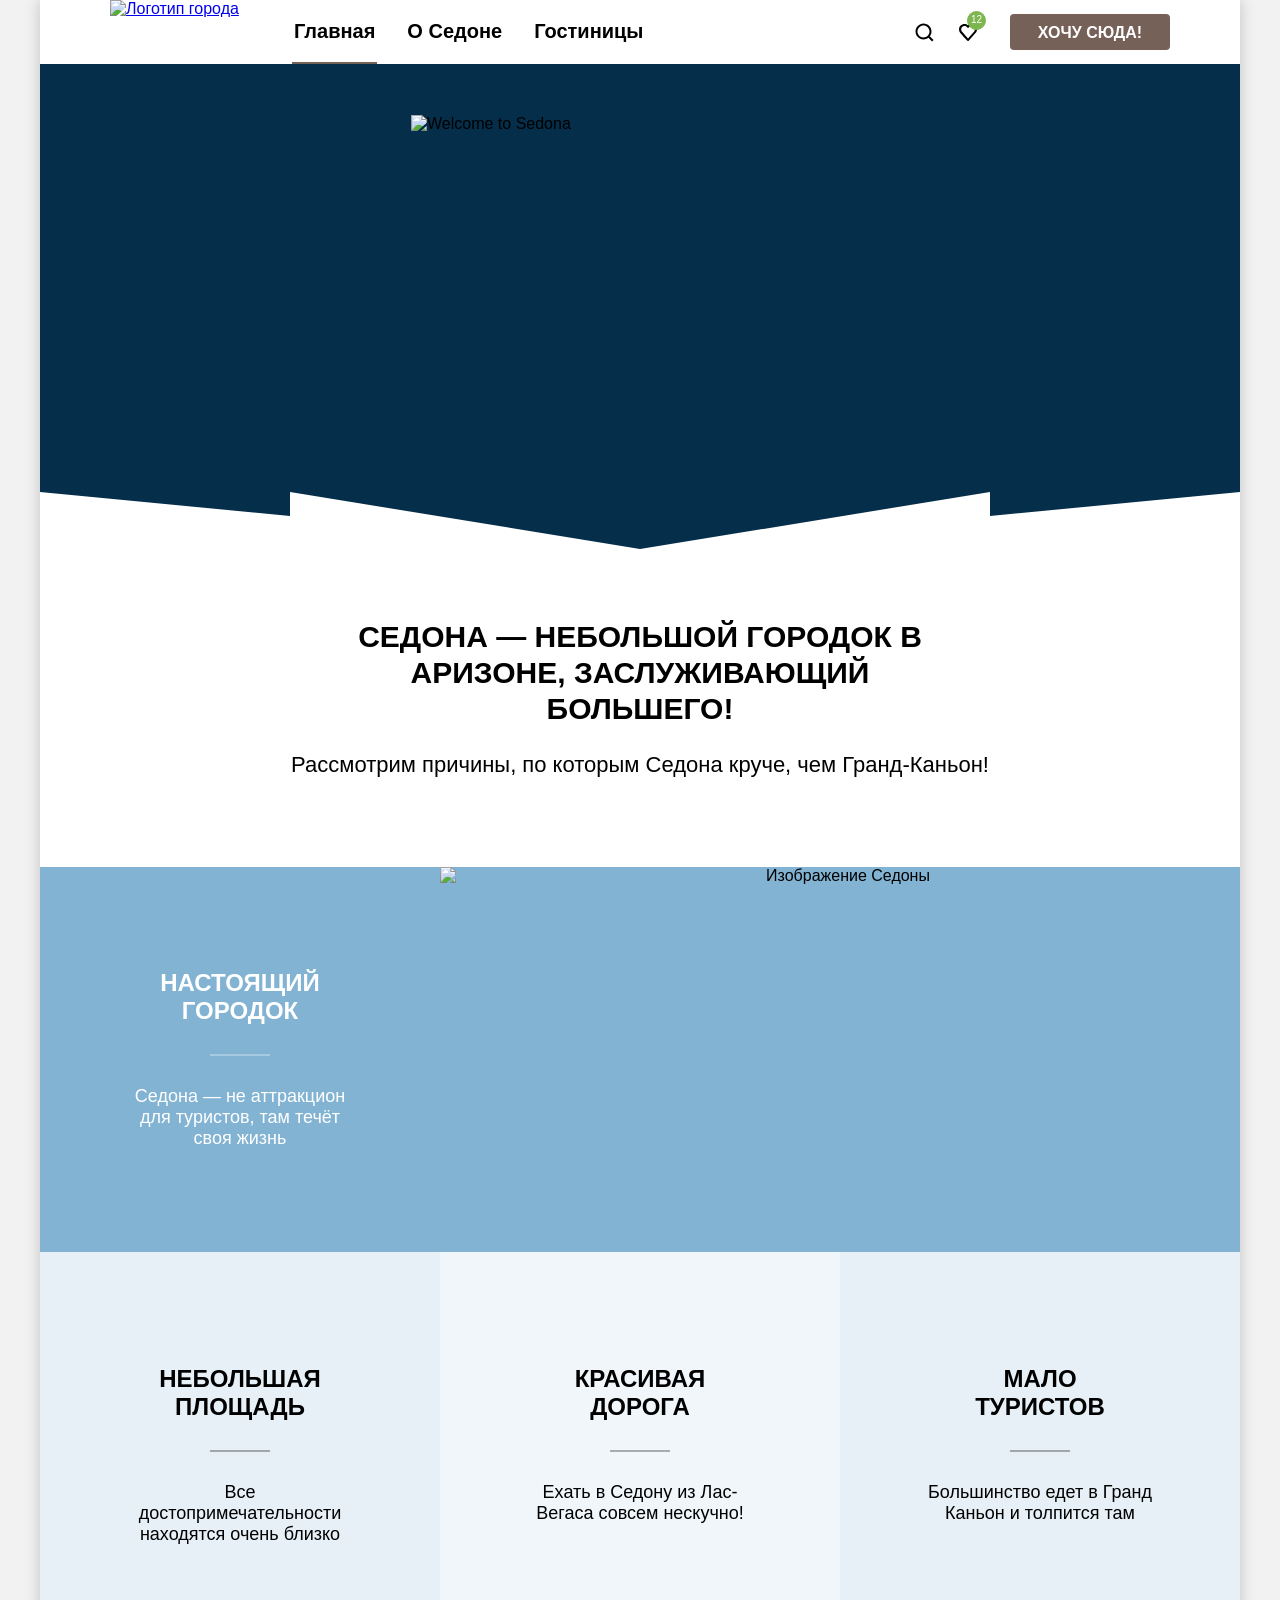
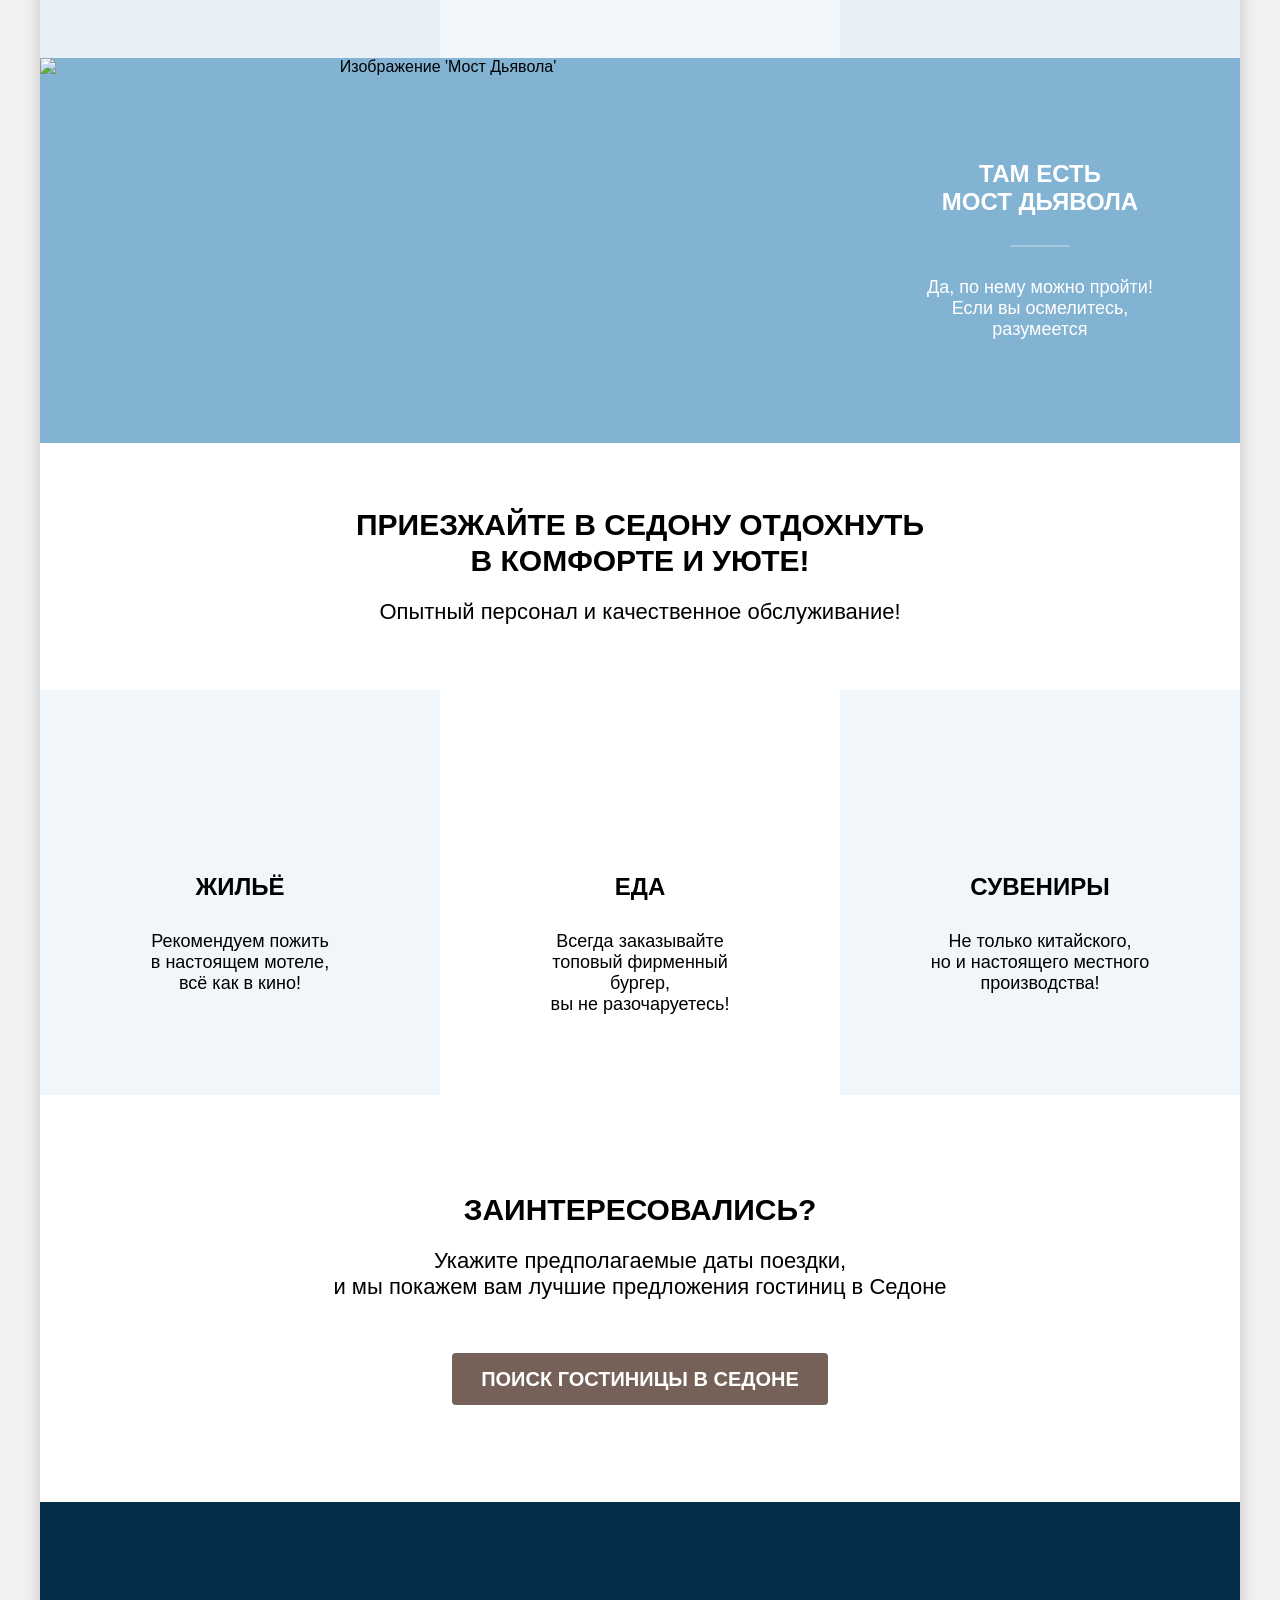
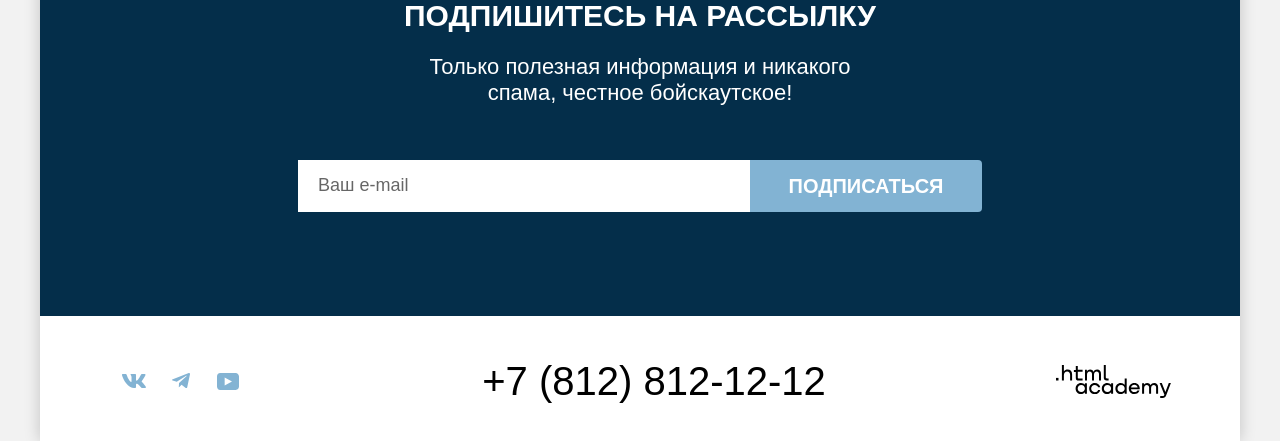
==== commit 576c0ed9: "дз 16.05.Готовый проект" ====
--- a/index.html
+++ b/index.html
@@ -1,9 +1,11 @@
 <!doctype html>
 <html lang="ru">
+
   <head>
-    <meta charset="utf-8" />
-    <link rel="stylesheet" href="./fonts/fonts.css" />
-    <link rel="stylesheet" href="./styles/style.css" />
+    <meta charset="utf-8">
+    <link rel="stylesheet" href="./styles/style.css">
+    <link rel="icon" type="image/x-icon" href="favicon.ico">
+    <link rel="icon" type="image/png" href="./img/favicon.png">
     <title>HTML Academy: Седона</title>
   </head>
 
@@ -11,13 +13,7 @@
     <div class="container">
       <header class="header">
         <a href="#" class="logo-link">
-          <img
-            class="logo"
-            src="./img/logo.svg"
-            alt="Логотип города"
-            width="140"
-            height="70"
-          />
+          <img class="logo" src="./img/logo.svg" alt="Логотип города" width="140" height="70">
         </a>
         <nav class="nav">
           <ul class="menu">
@@ -34,43 +30,27 @@
           <ul class="user-menu">
             <li class="user-item">
               <a class="search-link" href="">
-                <svg
-                  width="20"
-                  height="20"
-                  viewBox="0 0 20 20"
-                  fill="none"
-                  xmlns="http://www.w3.org/2000/svg"
-                >
+                <svg width="20" height="20" viewBox="0 0 20 20" fill="none" xmlns="http://www.w3.org/2000/svg">
                   <path
                     d="M19.5 18.0083L15.8 14.3287C16.8 13.0359 17.5 11.3453 17.5 9.4558C17.5 5.08011 13.9 1.5 9.5 1.5C5.1 1.5 1.5 5.17956 1.5 9.55525C1.5 13.9309 5.1 17.511 9.5 17.511C11.3 17.511 13 16.9144 14.4 15.8204L18.1 19.5L19.5 18.0083ZM9.5 15.5221C6.2 15.5221 3.5 12.837 3.5 9.55525C3.5 6.27348 6.2 3.5884 9.5 3.5884C12.8 3.5884 15.5 6.27348 15.5 9.55525C15.5 12.837 12.8 15.5221 9.5 15.5221Z"
-                    fill="currentColor"
-                  />
+                    fill="currentColor">
                 </svg>
                 <span class="visually-hidden">Поиск по сайту</span>
               </a>
             </li>
             <li class="user-item">
               <a class="favourite" href="">
-                <svg
-                  width="20"
-                  height="20"
-                  viewBox="0 0 20 20"
-                  fill="none"
-                  xmlns="http://www.w3.org/2000/svg"
-                >
+                <svg width="20" height="20" viewBox="0 0 20 20" fill="none" xmlns="http://www.w3.org/2000/svg">
                   <path
                     d="M9.9 19C9.6 19 9.3 18.9 9.1 18.6C3.7 12.5 2.4 11.1 2.1 10.7C1.4 9.8 1 8.6 1 7.4C1 4.4 3.4 2 6.5 2C7.8 2 9 2.5 10 3.3C11 2.5 12.3 2 13.5 2C16.5 2 19 4.4 19 7.4C19 8.7 18.5 9.9 17.7 10.8L10.7 18.7C10.5 18.9 10.3 19 9.9 19ZM3.9 9.5C4.2 9.9 7.4 13.5 10 16.4L16.2 9.4C16.7 8.9 16.9 8.2 16.9 7.4C16.9 5.6 15.4 4.1 13.6 4.1C12.6 4.1 11.6 4.6 10.9 5.4C10.6 5.7 10.3 5.8 10 5.8C9.7 5.8 9.4 5.6 9.2 5.4C8.5 4.6 7.5 4.1 6.5 4.1C4.7 4.1 3.2 5.6 3.2 7.4C3.1 8.3 3.5 9 3.9 9.5C3.8 9.5 3.8 9.5 3.9 9.5Z"
-                    fill="currentColor"
-                  />
+                    fill="currentColor">
                 </svg>
                 <span class="visually-hidden">Избранное</span>
                 <span class="favourite-count">12</span>
               </a>
             </li>
             <li>
-              <a class="button standard-button standard-button-text" href=""
-                >Хочу сюда!</a
-              >
+              <a class="button standard-button standard-button-text" href="">Хочу сюда!</a>
             </li>
           </ul>
         </nav>
@@ -78,14 +58,7 @@
       <main class="main">
         <section class="welcome">
           <h1 class="visually-hidden">Приглашение посетить Седону</h1>
-          <img
-            class="img-welcome"
-            src="./img/welcome.svg"
-            alt="Welcome to Sedona"
-            width="458"
-            height="352"
-          />
-          <div class="divider"></div>
+          <img class="img-welcome" src="./img/welcome.svg" alt="Welcome to Sedona" width="458" height="352">
         </section>
         <section>
           <h2 class="block-title reasons-title">
@@ -94,7 +67,6 @@
           <p class="block-text reasons-text">
             Рассмотрим причины, по которым Седона круче, чем Гранд-Каньон!
           </p>
-
           <ul class="reasons-list">
             <li class="reasons-item pic">
               <div class="pic-text">
@@ -103,13 +75,7 @@
                   Седона — не аттракцион для туристов, там течёт своя жизнь
                 </p>
               </div>
-              <img
-                class="reasons-img"
-                src="./img/photo-1.jpg"
-                alt="Изображение Седоны"
-                width="800"
-                height="385"
-              />
+              <img class="reasons-img" src="./img/photo-1.jpg" alt="Изображение Седоны" width="800" height="385" />
             </li>
             <li class="reasons-item card">
               <h3 class="card-title">Небольшая площадь</h3>
@@ -119,7 +85,7 @@
             </li>
             <li class="reasons-item card">
               <h3 class="card-title">
-                Красивая<br />
+                Красивая<br>
                 дорога
               </h3>
               <p class="card-text">
@@ -136,13 +102,8 @@
               </p>
             </li>
             <li class="reasons-item pic">
-              <img
-                class="reasons-img"
-                src="./img/photo-2.jpg"
-                alt="Изображение 'Мост Дьявола'"
-                width="800"
-                height="385"
-              />
+              <img class="reasons-img" src="./img/photo-2.jpg" alt="Изображение 'Мост Дьявола'" width="800"
+                height="385" />
               <div class="pic-text pic-line">
                 <h3 class="card-title">Там есть мост&nbsp;дьявола</h3>
                 <p class="card-text">
@@ -163,21 +124,21 @@
             <li class="service-item house">
               <h3 class="card-title service-title">Жильё</h3>
               <p class="card-text service-text">
-                Рекомендуем пожить в&nbsp;настоящем мотеле,<br />
+                Рекомендуем пожить в&nbsp;настоящем мотеле,<br>
                 всё как в кино!
               </p>
             </li>
             <li class="service-item food">
               <h3 class="card-title service-title">Еда</h3>
               <p class="card-text service-text">
-                Всегда заказывайте топовый&nbsp;фирменный бургер,<br />вы не
+                Всегда заказывайте топовый&nbsp;фирменный бургер,<br>вы не
                 разочаруетесь!
               </p>
             </li>
             <li class="list-item service-item gifts">
               <h3 class="card-title service-title">Сувениры</h3>
               <p class="card-text service-text">
-                Не только китайского,<br />но и настоящего местного<br />
+                Не только китайского,<br>но и настоящего местного<br>
                 производства!
               </p>
             </li>
@@ -186,7 +147,7 @@
         <section class="search">
           <h2 class="block-title">Заинтересовались?</h2>
           <p class="block-text search-text">
-            Укажите предполагаемые даты поездки, <br />
+            Укажите предполагаемые даты поездки, <br>
             и мы покажем вам лучшие предложения гостиниц в Седоне
           </p>
           <button type="button" class="button search-button open-modal">
@@ -202,18 +163,8 @@
           <p class="block-text subscription-text">
             Только полезная информация и никакого спама, честное бойскаутское!
           </p>
-          <form
-            class="subsciption-form"
-            action="https://echo.htmlacademy.ru/courses"
-            method="post"
-          >
-            <input
-              class="subscription-field"
-              type="email"
-              placeholder="Ваш e-mail"
-              name="subscribe"
-              required
-            />
+          <form class="subsciption-form" action="https://echo.htmlacademy.ru/courses" method="post">
+            <input class="subscription-field" type="email" placeholder="Ваш e-mail" name="subscribe" required>
             <button class="button button-text subcription-button" type="submit">
               Подписаться
             </button>
@@ -224,53 +175,30 @@
           <ul class="footer-item socials">
             <li>
               <a class="social-link" href="#">
-                <svg
-                  width="24"
-                  height="14"
-                  viewBox="0 0 24 14"
-                  fill="none"
-                  xmlns="http://www.w3.org/2000/svg"
-                >
-                  <path
-                    fill-rule="evenodd"
-                    clip-rule="evenodd"
+                <svg width="24" height="14" viewBox="0 0 24 14" fill="none" xmlns="http://www.w3.org/2000/svg">
+                  <path fill-rule="evenodd" clip-rule="evenodd"
                     d="M23.45 0.948C23.616 0.402 23.45 0 22.655 0H20.03C19.362 0 19.054 0.347 18.887 0.73C18.887 0.73 17.552 3.926 15.661 6.002C15.049 6.604 14.771 6.795 14.437 6.795C14.27 6.795 14.019 6.604 14.019 6.057V0.948C14.019 0.292 13.835 0 13.279 0H9.151C8.734 0 8.483 0.304 8.483 0.593C8.483 1.214 9.429 1.358 9.526 3.106V6.904C9.526 7.737 9.373 7.888 9.039 7.888C8.149 7.888 5.984 4.677 4.699 1.003C4.45 0.288 4.198 0 3.527 0H0.9C0.15 0 0 0.347 0 0.73C0 1.412 0.89 4.8 4.145 9.281C6.315 12.341 9.37 14 12.153 14C13.822 14 14.028 13.632 14.028 12.997V10.684C14.028 9.947 14.186 9.8 14.715 9.8C15.105 9.8 15.772 9.992 17.33 11.467C19.11 13.216 19.403 14 20.405 14H23.03C23.78 14 24.156 13.632 23.94 12.904C23.702 12.18 22.852 11.129 21.725 9.882C21.113 9.172 20.195 8.407 19.916 8.024C19.527 7.533 19.638 7.314 19.916 6.877C19.916 6.877 23.116 2.451 23.449 0.948H23.45Z"
-                    fill="currentColor"
-                  />
+                    fill="currentColor">
                 </svg>
                 <span class="visually-hidden">Ссылка на ВК</span>
               </a>
             </li>
             <li>
               <a class="social-link" href="#">
-                <svg
-                  width="18"
-                  height="16"
-                  viewBox="0 0 18 16"
-                  fill="none"
-                  xmlns="http://www.w3.org/2000/svg"
-                >
+                <svg width="18" height="16" viewBox="0 0 18 16" fill="none" xmlns="http://www.w3.org/2000/svg">
                   <path
                     d="M16.785 0.0992597L0.840489 6.24776C-0.247661 6.68481 -0.241365 7.29184 0.640845 7.56253L4.73445 8.83953L14.2058 2.8637C14.6537 2.59121 15.0629 2.7378 14.7265 3.03636L7.05283 9.96185H7.05103L7.05283 9.96275L6.77045 14.1823C7.18413 14.1823 7.36669 13.9925 7.59871 13.7686L9.58705 11.8351L13.7229 14.89C14.4855 15.31 15.0332 15.0941 15.2229 14.1841L17.9379 1.38885C18.2158 0.274623 17.5126 -0.229883 16.785 0.0992597Z"
-                    fill="currentColor"
-                  />
+                    fill="currentColor">
                 </svg>
                 <span class="visually-hidden">Ссылка на Телеграмм</span>
               </a>
             </li>
             <li>
               <a class="social-link" href="#">
-                <svg
-                  width="22"
-                  height="17"
-                  viewBox="0 0 22 17"
-                  fill="none"
-                  xmlns="http://www.w3.org/2000/svg"
-                >
+                <svg width="22" height="17" viewBox="0 0 22 17" fill="none" xmlns="http://www.w3.org/2000/svg">
                   <path
                     d="M18.607 0H3.17413C1.31343 0 0 1.59375 0 3.4V13.4937C0 15.4062 1.31343 17 3.17413 17H18.8259C20.4677 17 22 15.4062 22 13.6V3.4C21.7811 1.59375 20.4677 0 18.607 0ZM7.66169 12.5375V4.4625L14.995 8.5L7.66169 12.5375Z"
-                    fill="currentColor"
-                  />
+                    fill="currentColor">
                 </svg>
                 <span class="visually-hidden">Ссылка на YouTube</span>
               </a>
@@ -281,60 +209,42 @@
           </div>
           <div class="footer-item">
             <a class="refrence-link" href="#">
-              <svg
-                width="115"
-                height="33"
-                viewBox="0 0 115 33"
-                role="img"
-                aria-label="HTML Academy логотип-ссылка"
-                fill="none"
-                xmlns="http://www.w3.org/2000/svg"
-              >
+              <svg width="115" height="33" viewBox="0 0 115 33" role="img" aria-label="HTML Academy логотип-ссылка"
+                fill="none" xmlns="http://www.w3.org/2000/svg">
                 <path d="M0 12.9V15.5H2.5V12.9H0Z" fill="currentColor" />
                 <path
                   d="M11.6 4.5C10 4.5 8.8 5.2 8 6.2H7.9V0H5.9V15.5H7.9V10.2C7.9 8.1 9.2 6.6 11.2 6.6C13 6.6 14.1 8 14.1 9.8V15.5H16.1V9.4C16.2 6.4 14.3 4.5 11.6 4.5Z"
-                  fill="currentColor"
-                />
+                  fill="currentColor" />
                 <path
                   d="M26.6 4.8H21.8V1.1H19.8V4.9H17.9V6.9H19.8V12.9C19.8 14.6 20.8 15.6 22.5 15.6H26.6V13.6H22.9C22.2 13.6 21.8 13.2 21.8 12.5V6.8H26.6V4.8Z"
-                  fill="currentColor"
-                />
+                  fill="currentColor" />
                 <path
                   d="M41.1 4.6C39.5 4.6 38.2 5.4 37.6 6.7H37.5C36.9 5.5 35.7 4.6 34.1 4.6C32.7 4.6 31.6 5.4 31 6.4H30.9V4.8H29V15.4H31V10C31 8 32 6.5 33.6 6.5C35.1 6.5 36 7.5 36 9.1V15.4H38V9.8C38 7.4 39.4 6.5 40.6 6.5C42.1 6.5 43 7.5 43 9.1V15.4H45V8.9C45.1 6.4 43.6 4.6 41.1 4.6Z"
-                  fill="currentColor"
-                />
+                  fill="currentColor" />
                 <path
                   d="M47.8 12.7C47.8 14.4 48.8 15.4 50.6 15.4H52.6V13.4H50.9C50.2 13.4 49.8 13 49.8 12.3V0H47.8V12.7Z"
-                  fill="currentColor"
-                />
+                  fill="currentColor" />
                 <path
                   d="M28.9 19.7C28 18.6 26.7 17.9 25 17.9C21.9 17.9 19.6 20.2 19.6 23.5C19.6 26.8 21.9 29.1 25 29.1C26.8 29.1 28 28.3 28.8 27.2H28.9V28.8H30.9V18.2H28.9V19.7ZM25.3 27.1C23.1 27.1 21.7 25.5 21.7 23.5C21.7 21.5 23.1 19.9 25.3 19.9C27.5 19.9 28.9 21.5 28.9 23.5C28.9 25.4 27.5 27.1 25.3 27.1Z"
-                  fill="currentColor"
-                />
+                  fill="currentColor" />
                 <path
                   d="M44.2 22C43.7 19.6 41.6 17.9 38.8 17.9C35.4 17.9 33.2 20.4 33.2 23.5C33.2 26.6 35.4 29.1 38.8 29.1C41.6 29.1 43.7 27.3 44.2 24.9H42.1C41.7 26.2 40.4 27.2 38.8 27.2C36.6 27.2 35.2 25.6 35.2 23.6C35.2 21.6 36.6 20 38.8 20C40.4 20 41.6 21 42.1 22.2H44.2V22Z"
-                  fill="currentColor"
-                />
+                  fill="currentColor" />
                 <path
                   d="M55.1 19.7C54.2 18.6 52.9 17.9 51.2 17.9C48.1 17.9 45.8 20.2 45.8 23.5C45.8 26.8 48.1 29.1 51.2 29.1C53 29.1 54.2 28.3 55 27.2H55.1V28.8H57.1V18.2H55.1V19.7ZM51.5 27.1C49.3 27.1 47.9 25.5 47.9 23.5C47.9 21.5 49.3 19.9 51.5 19.9C53.7 19.9 55.1 21.5 55.1 23.5C55.1 25.4 53.6 27.1 51.5 27.1Z"
-                  fill="currentColor"
-                />
+                  fill="currentColor" />
                 <path
                   d="M68.7 19.8C67.8 18.7 66.5 17.9 64.8 17.9C61.7 17.9 59.4 20.2 59.4 23.5C59.4 26.8 61.6 29.1 64.8 29.1C66.5 29.1 67.8 28.3 68.6 27.3H68.7V28.8H70.7V13.4H68.7V19.8ZM65.1 27.1C62.9 27.1 61.5 25.5 61.5 23.5C61.5 21.5 62.9 19.9 65.1 19.9C67.3 19.9 68.7 21.5 68.7 23.5C68.6 25.5 67.2 27.1 65.1 27.1Z"
-                  fill="currentColor"
-                />
+                  fill="currentColor" />
                 <path
                   d="M78.3 17.9C75 17.9 72.8 20.4 72.8 23.5C72.8 26.5 74.9 29.1 78.3 29.1C80.8 29.1 82.8 27.8 83.5 25.5H81.4C80.9 26.5 79.8 27.1 78.4 27.1C76.5 27.1 75.1 25.8 75 24.2H83.8C84 20.6 81.8 17.9 78.3 17.9ZM78.3 19.8C80 19.8 81.3 20.8 81.6 22.4H75.1C75.4 20.9 76.6 19.8 78.3 19.8Z"
-                  fill="currentColor"
-                />
+                  fill="currentColor" />
                 <path
                   d="M98.2 17.9C96.6 17.9 95.3 18.7 94.6 19.9H94.5C93.9 18.7 92.7 17.9 91.1 17.9C89.7 17.9 88.6 18.6 88 19.7V18.2H86.1V28.8H88.1V23.4C88.1 21.4 89.1 20 90.7 19.9C92.2 19.9 93.1 20.9 93.1 22.5V28.8H95.1V23.2C95.1 20.8 96.5 19.9 97.7 19.9C99.2 19.9 100.1 20.9 100.1 22.5V28.8H102.1V22.3C102.2 19.7 100.7 17.9 98.2 17.9Z"
-                  fill="currentColor"
-                />
+                  fill="currentColor" />
                 <path
                   d="M109.4 27L105.8 18.1H103.6L108.4 29.7C108.1 30.6 107.7 30.9 106.7 30.9H104.2V32.9H106.7C108.5 32.9 109.5 32.1 110.2 30.3L114.9 18.1H112.8L109.4 27Z"
-                  fill="currentColor"
-                />
+                  fill="currentColor" />
               </svg>
             </a>
           </div>
@@ -342,98 +252,88 @@
       </footer>
     </div>
     <section class="modal">
-      <form
-        class="hotel-search"
-        action="https://echo.htmlacademy.ru/courses"
-        method="get"
-      >
-        <div class="modal-window">
-          <h2 class="block-title modal-title">Поиск гостиницы в Седоне</h2>
-          <ul class="modal-settings">
-            <li class="modal-settings-item">
-              <label class="modal-text date-label" for="check-in"
-                >Дата Заезда:</label
-              >
-              <div class="input-group">
-                <input
-                  class="modal-input modal-input-date"
-                  placeholder="Укажите дату"
-                  type="text"
-                  name="check-in"
-                  id="check-in"
-                  required
-                />
-                <label class="modal-mess warning-mess" for="check-in"
-                  >Мы не можем отправить вас в прошлое.</label
-                >
-              </div>
-            </li>
-            <li class="modal-settings-item">
-              <label class="modal-text date-label" for="check-in"
-                >Дата Выезда:</label
-              >
-              <div class="input-group">
-                <input
-                  class="modal-input modal-input-date"
-                  placeholder="Укажите дату"
-                  type="text"
-                  name="check-in"
-                  id="check-out"
-                  required
-                />
-                <label class="modal-mess" for="check-out"
-                  >На эти даты есть свободные номера. Пока есть.</label
-                >
-              </div>
-            </li>
-          </ul>
+      <form class="hotel-search modal-window" action="https://echo.htmlacademy.ru/courses" method="get">
+        <h2 class="block-title modal-title">Поиск гостиницы в Седоне</h2>
+        <ul class="modal-settings">
+          <li class="modal-settings-item">
+            <label class="modal-text date-label" for="check-in">Дата Заезда:</label>
+            <div class="input-group">
+              <input class="modal-input modal-input-date" placeholder="Укажите дату" type="text" name="check-in"
+                id="check-in" value="27 апреля 2020" required />
+              <span class="modal-message warning-message">Мы не можем отправить вас в прошлое.</span>
+            </div>
+          </li>
+          <li class="modal-settings-item">
+            <label class="modal-text date-label" for="check-out">Дата Выезда:</label>
+            <div class="input-group">
+              <input class="modal-input modal-input-date" placeholder="Укажите дату" type="text" name="check-out"
+                id="check-out" value="1 сентября 2023" required>
+              <span class="modal-message">На эти даты есть свободные номера. Пока есть.</span>
+            </div>
+          </li>
+        </ul>
+        <div>
           <ul class="modal-settings age">
             <li class="modal-settings-item">
-              <label class="modal-text adult-label" for="adult"
-                >Взрослые:</label
-              >
+              <label class="modal-text" for="adult">Взрослые:</label>
               <div class="btn-group">
-                <button class="number-btn" type="button">-</button>
-                <input
-                  class="modal-input number"
-                  type="number"
-                  name="adult"
-                  id="adult"
-                  value="1"
-                />
-                <button class="number-btn" type="button">+</button>
-              </div>
-            </li>
-            <li class="modal-settings-item">
-              <label class="modal-text kid-label" for="kid">Дети:</label>
-              <div class="popover-section">
-                <button class="popover-btn">i</button>
-                <p class="popover-content show-pop">
-                  Укажите количество детей, которые будут с вами, возраст
-                  которых от 6 до 18 лет. Дети до 6 лет размещаются бесплатно.
-                </p>
+                <button class="number-btn" type="button">
+                  <svg width="14" height="14" viewBox="0 0 14 2" fill="none" xmlns="http://www.w3.org/2000/svg">
+                    <path d="M0 0L0 2L14 2V0L0 0Z" fill="currentColor" />
+                  </svg>
+                </button>
+                <input class="modal-input number" type="number" name="adult" id="adult" value="1" />
+                <button class="number-btn" type="button">
+                  <svg width="14" height="14" viewBox="0 0 14 14" fill="none" xmlns="http://www.w3.org/2000/svg">
+                    <path d="M14 6H8V0H6V6H0V8H6V14H8V8H14V6Z" fill="currentColor" />
+                  </svg>
+                </button>
+              </div>
+
+            </li>
+            <li class="modal-settings-item ">
+
+              <div class="with-popover">
+                <label class="modal-text kid-label" for="kid">Дети:</label>
+
+                <div class="popover-section">
+                  <button class="popover-btn" type="button">
+                    i
+                    <span class="visually-hidden">
+                      Открыть дополнительную информацию.
+                    </span>
+                  </button>
+                  <p class="popover-content ">
+                    <span class="popover-text">
+                      Укажите количество детей, которые будут с вами, возраст
+                      которых от 6 до 18 лет. Дети до 6 лет размещаются бесплатно.
+                    </span>
+                  </p>
+                </div>
               </div>
               <div class="btn-group">
-                <button class="number-btn" type="button">-</button>
-                <input
-                  class="modal-input number"
-                  type="number"
-                  name="kid"
-                  id="kid"
-                  value="0"
-                />
-                <button class="number-btn" type="button">+</button>
-              </div>
-            </li>
-          </ul>
-          <button class="modal-text modal-search" type="submit">Найти</button>
-
-          <button class="close-modal">
-            <span class="visually-hidden">Закрыть модальное окно</span>
-          </button>
+                <button class="number-btn" type="button">
+                  <svg width="14" height="14" viewBox="0 0 14 2" fill="none" xmlns="http://www.w3.org/2000/svg">
+                    <path d="M0 0L0 2L14 2V0L0 0Z" fill="currentColor" />
+                  </svg>
+                </button>
+                <input class="modal-input number" type="number" name="kid" id="kid" value="0" />
+                <button class="number-btn" type="button">
+                  <svg width="14" height="14" viewBox="0 0 14 14" fill="none" xmlns="http://www.w3.org/2000/svg">
+                    <path d="M14 6H8V0H6V6H0V8H6V14H8V8H14V6Z" fill="currentColor" />
+                  </svg>
+                </button>
+              </div>
+            </li>
+          </ul>
         </div>
+        <button class="modal-text modal-search" type="submit">Найти</button>
+        <button class="close-modal">
+          <span class="visually-hidden">Закрыть модальное окно</span>
+        </button>
       </form>
     </section>
     <script src="./scripts/script.js"></script>
   </body>
+
 </html>
--- a/styles/style.css
+++ b/styles/style.css
@@ -45,7 +45,7 @@
 }
 
 .container {
-  background-color: #fff;
+  background-color: #ffffff;
   width: 1200px;
   margin: 0 auto;
   box-shadow: 0 0 15px 0 rgba(0, 0, 0, 0.2);
@@ -105,11 +105,11 @@
 }
 
 .menu-item-active {
-  border-bottom: solid 2px #000;
+  border-bottom: solid 2px #756257;
 }
 
 .menu-link {
-  color: #000;
+  color: #000000;
   text-decoration: none;
   font-size: 20px;
   font-weight: 700;
@@ -117,16 +117,16 @@
 }
 
 .menu-link:hover {
-  color: #756157;
+  color: #756257;
 }
 
 .menu-link:focus {
-  color: #756157;
+  color: #756257;
   outline: none;
 }
 
 .menu-link:active {
-  color: rgba(117, 97, 87, 0.3);
+  color: rgba(117, 98, 87, 0.3);
 }
 
 .user-menu {
@@ -153,23 +153,23 @@
 
 .search-link,
 .favourite {
-  color: #000;
+  color: #000000;
 }
 
 .search-link:hover,
 .favourite:hover {
-  color: #756157;
+  color: #756257;
 }
 
 .search-link:focus,
 .favourite:focus {
-  color: #756157;
+  color: #756257;
   outline: none;
 }
 
 .search-link:active,
 .favourite:active {
-  color: rgba(117, 97, 87, 0.3);
+  color: rgba(117, 98, 87, 0.3);
 }
 
 .favourite-count {
@@ -194,17 +194,24 @@
   margin: 14px 0 14px 20px;
 }
 
-.standard-button:hover {
-  background-color: rgba(117, 97, 87, 0.8);
-}
-
-.standard-button:focus {
-  background-color: rgba(117, 97, 87, 0.8);
-  outline: none;
-}
-
-.standard-button:active {
-  background-color: rgba(117, 97, 87, 0.3);
+.standard-button:hover, .search-button:hover, .card-btn:hover {
+  background-color: #615048;
+  cursor: pointer;
+}
+
+.standard-button:focus, .search-button:focus, .card-btn:focus {
+  background-color: #615048;
+  outline: none;
+}
+
+.standard-button:active, .search-button:active, .card-btn:active {
+  color: rgba(255, 255, 255, 0.3);
+  background-color: #756157;
+}
+
+.standard-button:disabled, .search-button:disabled,
+.modal-search:disabled, .card-btn:disabled {
+  background-color: #e5e5e5;
 }
 
 .standard-button-text {
@@ -434,7 +441,7 @@
   font-weight: 700;
   font-size: 20px;
   line-height: 36px;
-  color: #fff;
+  color: #ffffff;
   border: none;
 }
 
@@ -442,6 +449,8 @@
   background-image: url("../img/subscribe-background.jpg");
   background-repeat: no-repeat;
   background-size: cover;
+  color: #ffffff;
+  background-color: #042e4a;
 }
 
 .subscription-title {
@@ -467,6 +476,16 @@
   font-family: inherit;
   border: none;
 }
+
+.subscription-field:focus {
+  outline: none;
+  border: solid 3px #83b3d3;
+
+}
+.subscription-field:disabled {
+  opacity: 0.3;
+}
+
 
 .subscription-field::placeholder {
   font-size: 18px;
@@ -493,6 +512,29 @@
     sans-serif;
 }
 
+.subcription-button:hover, .modal-search:hover,
+.popover-btn:hover, .btn-apply:hover, .favourite-btn:hover {
+  background-color: #68a2ca;
+   cursor: pointer;
+}
+
+.subcription-button:focus, .modal-search:focus,
+.popover-btn:focus, .btn-apply:focus, .favourite-btn:focus {
+  outline: none;
+  background-color: #68a2ca;
+}
+
+.subcription-button:active, .modal-search:active,
+.btn-apply:active, .favourite-btn:active {
+  background-color: #82b3d3;
+  color: rgba(255, 255, 255, 0.3);
+}
+
+.subcription-button:disabled, .modal-search:disabled,
+ .btn-apply:disabled, .favourite-btn:disabled {
+  background-color: #e5e5e5;
+}
+
 .footer-menu {
   display: flex;
   padding: 40px 70px 30px;
@@ -513,9 +555,6 @@
   min-width: 142px;
   justify-content: flex-start;
   align-items: center;
-}
-
-.socials-item {
 }
 
 .social-link {
@@ -587,8 +626,6 @@
   color: rgba(117, 97, 87, 0.3);
 }
 
-/* CATALOG*/
-
 .filters {
   margin: 0;
   width: 1200px;
@@ -694,12 +731,6 @@
   margin-bottom: 16px;
 }
 
-.filter-check {
-}
-
-.control {
-}
-
 .filter-label {
   font-weight: 400;
   font-size: 18px;
@@ -707,7 +738,12 @@
   color: #fff;
 }
 
-.control-label {
+.filter-label:hover {
+  opacity: 0.6;
+}
+
+.filter-label:active {
+  opacity: 0.3;
 }
 
 .checkbox {
@@ -727,6 +763,12 @@
   background-color: #fff;
   border-radius: 4px;
 }
+
+.checkbox::before:focus {
+ outline: solid 3px #83b3d3;
+}
+
+
 .checkbox::after {
   content: "";
   position: absolute;
@@ -812,16 +854,28 @@
   line-height: 24px;
 }
 
-.range-input::-webkit-outer-spin-button,
-.range-input::-webkit-inner-spin-button {
+.range-input {
+  -webkit-appearance: none;
+  -moz-appearance: none;
   appearance: none;
-  margin: 0;
-}
-
-/*.btn-section {
+}
+
+.range-input:hover {
+  outline: none;
+}
+
+.range-input:focus {
+  outline: solid 3px #83b3d3;
+}
+
+.range-input:active {
+  outline: solid 3px #83b3d3;
+}
+
+.btn-section {
   margin: 57px 0 0;
   padding: 0;
-}*/
+}
 
 .btn-group {
   display: flex;
@@ -850,7 +904,23 @@
   background-color: transparent;
 }
 
-/*range*/
+.btn-reset:hover {
+  outline: none;
+  opacity: 0.6;
+   cursor: pointer;
+}
+
+.btn-reset:focus-visible {
+  outline: solid 3px #83b3d3;
+}
+
+.btn-reset:active {
+  outline: none;
+  opacity: 0.3;
+}
+.btn-reset:disabled {
+  opacity: 0.1;
+}
 
 .range-scale {
   position: relative;
@@ -874,13 +944,8 @@
   border: none;
 }
 
-.range-toggle:hover {
-}
-
 .range-toggle:focus {
-}
-
-.range-toggle:active {
+  outline: solid 3px #83b3d3;
 }
 
 .toggle-min {
@@ -892,8 +957,6 @@
   top: -9px;
   left: 209px;
 }
-
-/*search*/
 
 .search-title {
   display: inline-block;
@@ -927,10 +990,27 @@
   font-weight: 400;
   font-size: 18px;
   line-height: 21px;
+  -webkit-appearance: none;
+  -moz-appearance: none;
   appearance: none;
   background-image: url("../img/select-arrow.svg");
   background-repeat: no-repeat;
   background-position: right 18px center;
+  border: solid 2px #e5e5e5;
+}
+
+.select-control:hover {
+  outline: none;
+  border: solid 2px #68a2ca;
+}
+
+.select-control:focus {
+  outline: none;
+  border: solid 2px #68a2ca;
+}
+
+.select-control:disabled {
+  border: solid 2px rgba(0, 0, 0, 0.3);
 }
 
 .view-list {
@@ -943,9 +1023,6 @@
   margin: 0;
   padding: 0;
   width: 175px;
-}
-
-.view-item {
 }
 
 .view-link {
@@ -960,6 +1037,22 @@
   box-sizing: border-box;
 }
 
+.view-link:hover {
+  outline: none;
+  border: 2px solid #000000;
+
+}
+
+.view-link:focus-visible {
+  outline: none;
+  border: solid 2px #68a2ca;
+}
+
+.view-link:active {
+  outline: none;
+  border: 2px solid #000000;
+}
+
 .tiles {
   background-image: url("../img/tiles.svg");
 }
@@ -1027,6 +1120,10 @@
   flex-grow: 1;
 }
 
+.card-title-link:visited {
+  color: #000000;
+}
+
 .card-title-link:hover {
   color: #756157;
 }
@@ -1065,6 +1162,26 @@
 .favourite-btn-picked {
   background-color: #7db54f;
 }
+
+.favourite-btn-picked:hover {
+  background-color: #6c9e42;
+  cursor: pointer;
+}
+
+.favourite-btn-picked:focus {
+  background-color:#6c9e42;
+}
+
+.favourite-btn-picked:active {
+  background-color: #7db54f;
+  color: rgba(255, 255, 255, 0.3);
+}
+
+.favourite-btn-picked:disabled {
+  background-color:#e5e5e5;
+  color: rgba(255, 255, 255, 0.3);
+}
+
 .rating {
   align-items: center;
   margin: 0;
@@ -1134,6 +1251,20 @@
   color: #000;
 }
 
+.pag-btn:hover {
+  background-color: #82b3d3;
+  cursor: pointer;
+}
+
+.pag-btn:focus {
+  background-color: #82b3d3;
+}
+
+.pag-btn:active {
+  background-color: #82b3d3;
+  color: rgba(255, 255, 255, 0.3);
+}
+
 .pag-empty {
   background-color: #fff;
   color: #000;
@@ -1141,7 +1272,7 @@
 
 .modal {
   justify-content: center;
-  align-items: center;
+  align-items: flex-start;
   position: fixed;
   top: 0;
   left: 0;
@@ -1157,7 +1288,6 @@
 
 .modal-window {
   width: 717px;
-  /*min-height: 576px;*/
   background-color: #fff;
   box-sizing: border-box;
   box-shadow: 0 25px 50px rgba(255, 255, 255, 0.15);
@@ -1178,23 +1308,42 @@
   cursor: pointer;
 }
 
+
+.close-modal:hover {
+  background-color: #e5e5e5;
+}
+
+.close-modal:focus {
+  background-color: #e5e5e5;
+  outline: solid 3px #83b3d3;
+}
+
+.close-modal:active {
+  background-color: #e5e5e5;
+  outline: none;
+}
+
 .close-modal::before {
   position: absolute;
-  top: 24px;
-  right: 17px;
+  top: 25px;
+  right: 15px;
   content: "";
-  width: 14px;
+  width: 20px;
   height: 2px;
   rotate: 45deg;
   background-color: #000;
 }
 
+.close-modal:active.close-modal::before, .close-modal:active.close-modal::after{
+   opacity: 0.3;
+}
+
 .close-modal::after {
   position: absolute;
-  top: 24px;
-  right: 17px;
+  top: 25px;
+  right: 15px;
   content: "";
-  width: 14px;
+  width: 20px;
   height: 2px;
   rotate: -45deg;
   background-color: #000;
@@ -1211,44 +1360,54 @@
   list-style: none;
   padding: 0;
   margin: 0;
+
 }
 
 .modal-settings-item {
   display: flex;
-  /* flex-wrap: wrap;*/
+  align-items: flex-start;
   justify-content: space-between;
+  margin-bottom: 23px;
 }
 
 .age {
   display: flex;
-
-  gap: 88px;
-
-  margin-bottom: 47px;
-}
+  justify-content: space-between;
+  margin-bottom: 26px;
+  flex-wrap: wrap;
+}
+
+.age .modal-settings-item {
+  min-width: 242px;
+  justify-content: flex-start;
+  gap: 46px;
+}
+
+.age .modal-text {
+  width: auto;
+  max-width: 90px;
+}
+
 
 .modal-text {
   color: #000;
-  font-family: inherit;
   font-weight: 700;
   font-size: 20px;
   line-height: 24px;
   padding-top: 12px;
-}
-
-.adult-label {
-  margin-right: 46px;
+  width: 122px;
 }
 
 .modal-input {
   position: relative;
   box-sizing: border-box;
+  font-family: inherit;
   width: 440px;
   min-height: 48px;
   font-weight: 700;
   font-size: 18px;
   line-height: 24px;
-  background-color: rgb(242, 242, 242);
+  background-color: #f2f2f2;
   border: none;
   padding-left: 20px;
 }
@@ -1262,17 +1421,23 @@
   background-repeat: no-repeat;
   border-radius: 4px;
   background-position: 402px 14px;
-  margin-bottom: 5px;
+  margin-bottom: 3px;
+}
+
+.modal-input:hover {
+  background-color: #e5e5e5;
+}
+
+.modal-input:focus {
+  background-color: #e5e5e5;
+  outline: solid 3px #83b3d3
 }
 
 .input-group {
-  display: flex;
-  flex-wrap: wrap;
-  flex-direction: column;
-  margin-bottom: 23px;
-}
-
-.modal-mess {
+  width: 440px;
+}
+
+.modal-message {
   padding: 0 20px;
   font-family: inherit;
   font-weight: 400;
@@ -1281,7 +1446,7 @@
   color: #333333;
 }
 
-.warning-mess {
+.warning-message {
   color: #ff5757;
 }
 
@@ -1293,6 +1458,22 @@
   color: rgba(117, 97, 87, 0.3);
   font-size: 26px;
   border: none;
+  box-sizing: border-box;
+}
+
+.number-btn:hover {
+  color: #000000;
+}
+
+.number-btn:focus {
+  outline: none;
+  color: #000000;
+  border: solid 3px #82b3d3;
+}
+
+.number-btn:active {
+  outline: none;
+  color: rgba(117, 97, 87, 0.3);
 }
 
 .number {
@@ -1323,15 +1504,24 @@
   box-sizing: border-box;
   border: none;
 }
+
+
+
 .kid-label {
   margin-right: 10px;
+
 }
 
 .popover-section {
-  display: flex;
+
   position: relative;
-  align-items: center;
-}
+  padding-top: 12px;
+}
+
+.with-popover {
+  display: flex;
+}
+
 
 .popover-btn {
   align-self: center;
@@ -1343,32 +1533,39 @@
   color: #fff;
   font-family: inherit;
   font-size: 18px;
-  margin-right: 46px;
+
 }
 
 .popover-content {
   box-sizing: border-box;
   width: 256px;
+  margin: 0;
+  position: absolute;
+  top: 100%;
+  left: 50%;
+  transform: translateX(-50%);
+  padding-top: 15px;
+  display: none;
+
+}
+
+.popover-text {
+  display: block;
   padding: 19px 18px 23px 22px;
   color: #fff;
-  font-family: inherit;
   font-weight: 400;
   font-size: 16px;
   line-height: 20px;
-  position: absolute;
-  top: 51px;
-  right: -69px;
   background-color: #333333;
-  margin: 0;
-  display: none;
   box-shadow: 0 15px 30px rgb(0, 0, 0, 0.3);
   border-radius: 10px;
-}
-
-.popover-content::before {
+  position: relative;
+}
+
+.popover-text::before {
   content: "";
   display: block;
-  background-image: url(../img/popover.svg);
+  background-image: url("../img/popover.svg");
   background-repeat: no-repeat;
   background-size: contain;
   width: 26px;
@@ -1378,6 +1575,23 @@
   left: 115px;
 }
 
-.popover-content.show-pop {
+.popover-section:hover .popover-content {
   display: block;
 }
+
+.popover-section:focus-within .popover-content {
+  display: block;
+}
+
+
+input[type="number"] {
+  -webkit-appearance: textfield;
+  -moz-appearance: textfield;
+  appearance: textfield;
+}
+
+input[type="number"]::-webkit-outer-spin-button,
+input[type="number"]::-webkit-inner-spin-button {
+  -webkit-appearance: none;
+  margin: 0;
+}
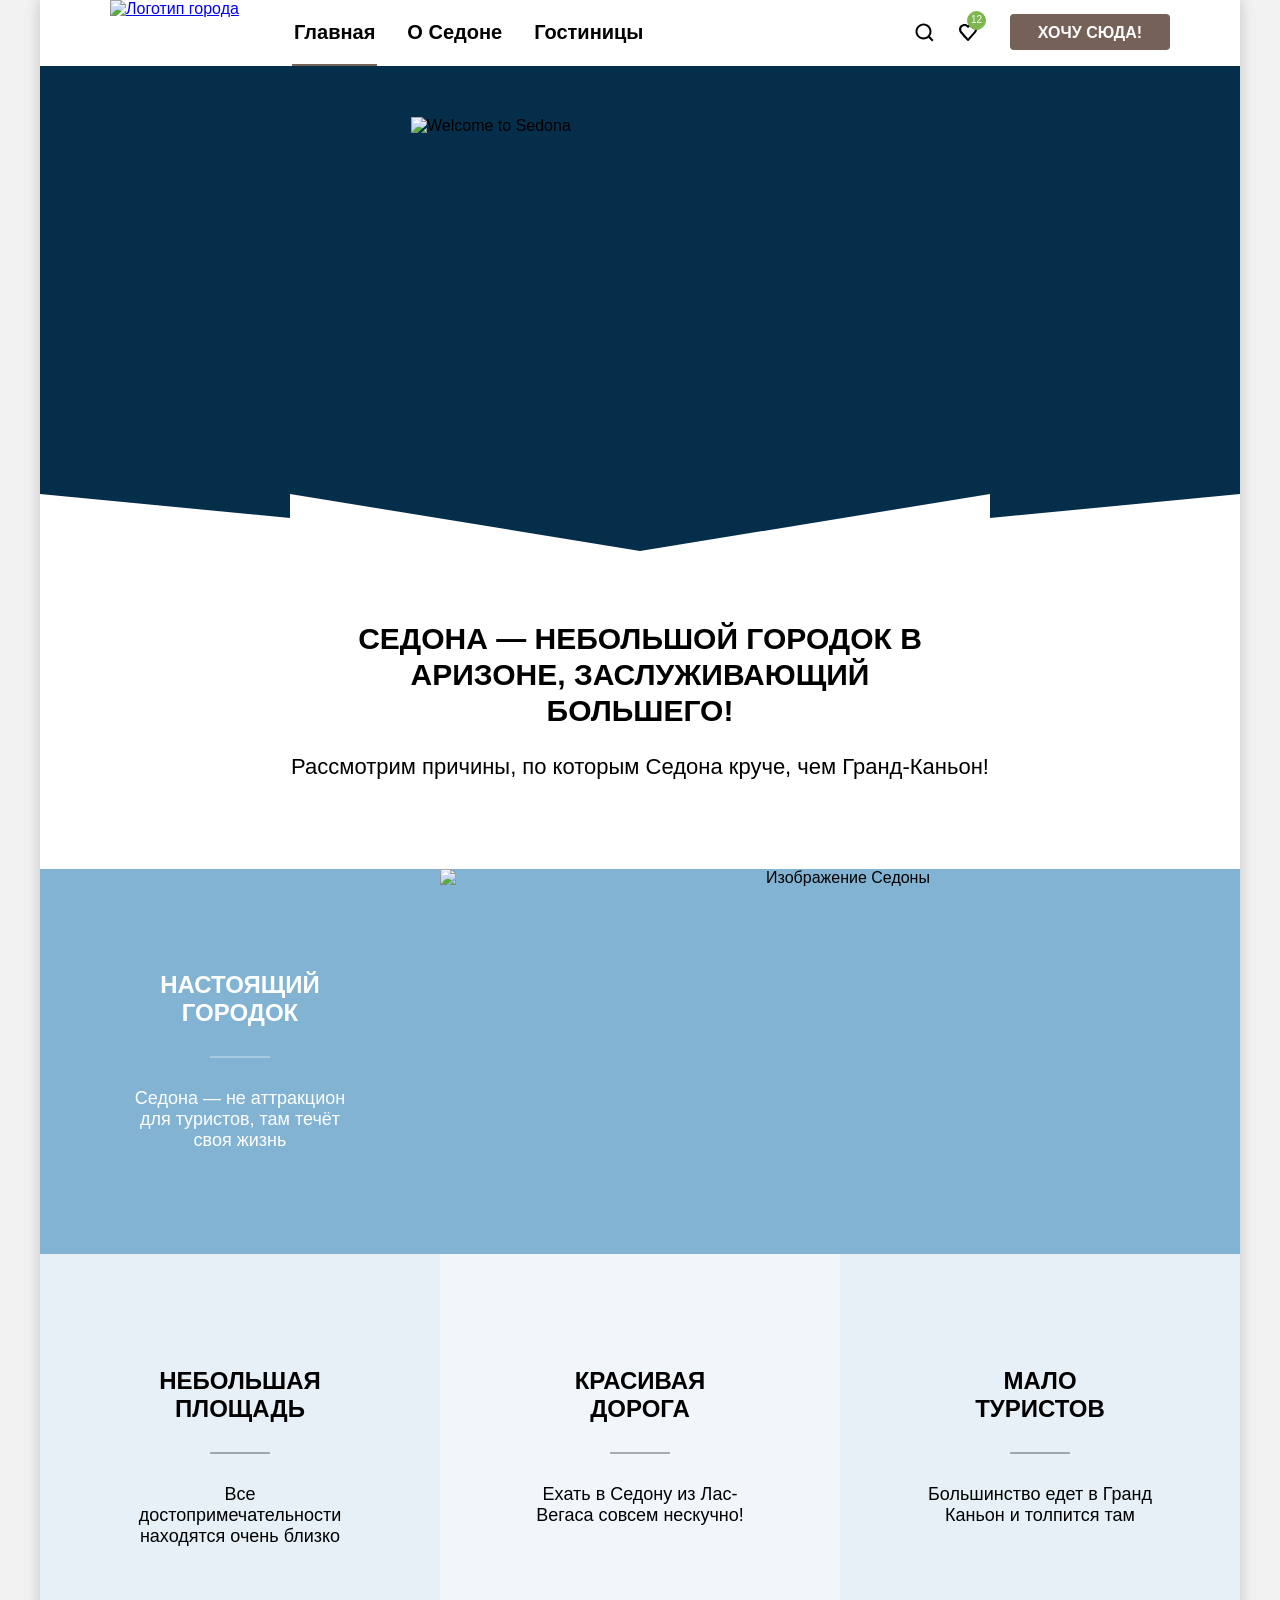
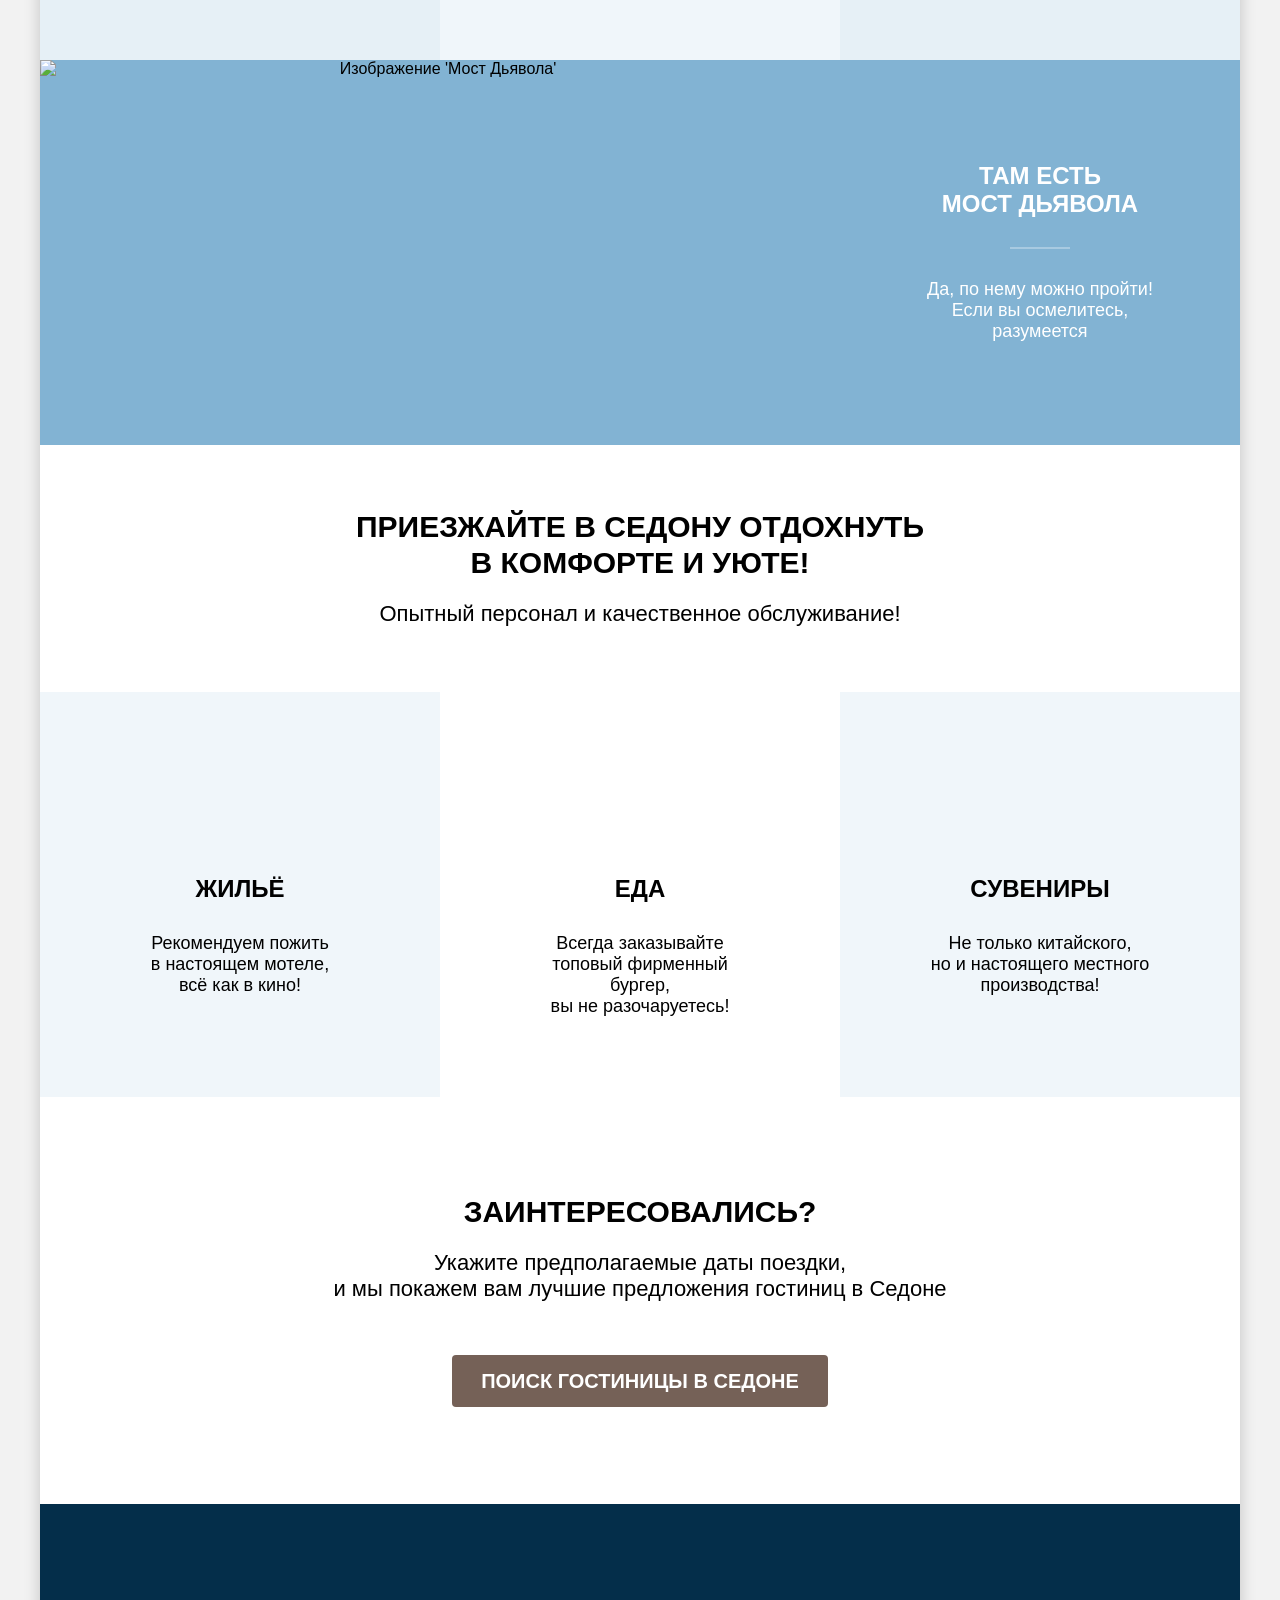
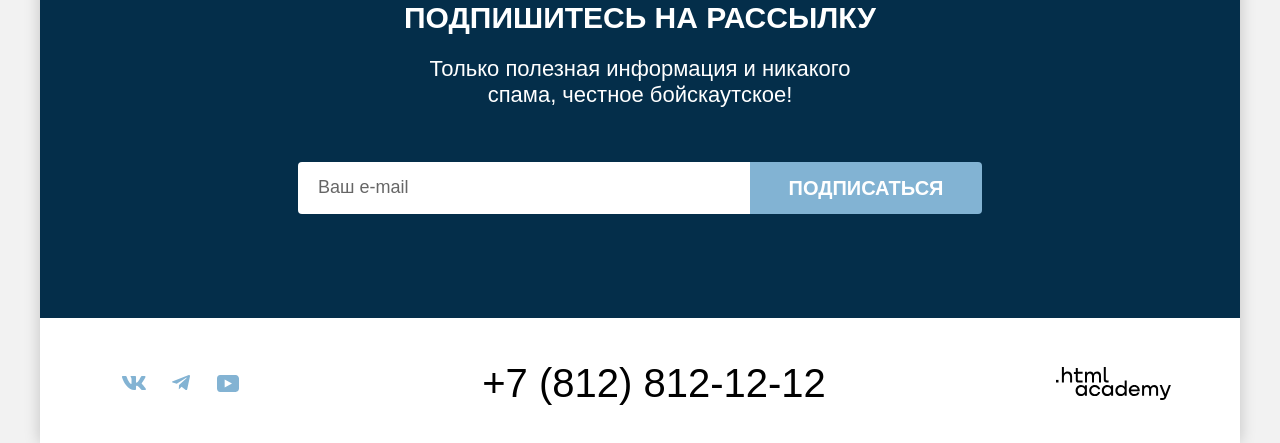
==== commit a86450d2: "Подготовка к защите" ====
--- a/index.html
+++ b/index.html
@@ -1,6 +1,5 @@
 <!doctype html>
 <html lang="ru">
-
   <head>
     <meta charset="utf-8">
     <link rel="stylesheet" href="./styles/style.css">
@@ -8,7 +7,6 @@
     <link rel="icon" type="image/png" href="./img/favicon.png">
     <title>HTML Academy: Седона</title>
   </head>
-
   <body>
     <div class="container">
       <header class="header">
@@ -29,7 +27,7 @@
           </ul>
           <ul class="user-menu">
             <li class="user-item">
-              <a class="search-link" href="">
+              <a class="search-link" href="#">
                 <svg width="20" height="20" viewBox="0 0 20 20" fill="none" xmlns="http://www.w3.org/2000/svg">
                   <path
                     d="M19.5 18.0083L15.8 14.3287C16.8 13.0359 17.5 11.3453 17.5 9.4558C17.5 5.08011 13.9 1.5 9.5 1.5C5.1 1.5 1.5 5.17956 1.5 9.55525C1.5 13.9309 5.1 17.511 9.5 17.511C11.3 17.511 13 16.9144 14.4 15.8204L18.1 19.5L19.5 18.0083ZM9.5 15.5221C6.2 15.5221 3.5 12.837 3.5 9.55525C3.5 6.27348 6.2 3.5884 9.5 3.5884C12.8 3.5884 15.5 6.27348 15.5 9.55525C15.5 12.837 12.8 15.5221 9.5 15.5221Z"
@@ -39,7 +37,7 @@
               </a>
             </li>
             <li class="user-item">
-              <a class="favourite" href="">
+              <a class="favourite" href="#">
                 <svg width="20" height="20" viewBox="0 0 20 20" fill="none" xmlns="http://www.w3.org/2000/svg">
                   <path
                     d="M9.9 19C9.6 19 9.3 18.9 9.1 18.6C3.7 12.5 2.4 11.1 2.1 10.7C1.4 9.8 1 8.6 1 7.4C1 4.4 3.4 2 6.5 2C7.8 2 9 2.5 10 3.3C11 2.5 12.3 2 13.5 2C16.5 2 19 4.4 19 7.4C19 8.7 18.5 9.9 17.7 10.8L10.7 18.7C10.5 18.9 10.3 19 9.9 19ZM3.9 9.5C4.2 9.9 7.4 13.5 10 16.4L16.2 9.4C16.7 8.9 16.9 8.2 16.9 7.4C16.9 5.6 15.4 4.1 13.6 4.1C12.6 4.1 11.6 4.6 10.9 5.4C10.6 5.7 10.3 5.8 10 5.8C9.7 5.8 9.4 5.6 9.2 5.4C8.5 4.6 7.5 4.1 6.5 4.1C4.7 4.1 3.2 5.6 3.2 7.4C3.1 8.3 3.5 9 3.9 9.5C3.8 9.5 3.8 9.5 3.9 9.5Z"
@@ -50,7 +48,7 @@
               </a>
             </li>
             <li>
-              <a class="button standard-button standard-button-text" href="">Хочу сюда!</a>
+              <a class="button standard-button standard-button-text" href="#">Хочу сюда!</a>
             </li>
           </ul>
         </nav>
@@ -208,7 +206,7 @@
             <a class="tel" href="tel:+78128121212">+7 (812) 812-12-12</a>
           </div>
           <div class="footer-item">
-            <a class="refrence-link" href="#">
+            <a class="refrence-link" href="https://htmlacademy.ru/intensive/htmlcss">
               <svg width="115" height="33" viewBox="0 0 115 33" role="img" aria-label="HTML Academy логотип-ссылка"
                 fill="none" xmlns="http://www.w3.org/2000/svg">
                 <path d="M0 12.9V15.5H2.5V12.9H0Z" fill="currentColor" />
@@ -282,7 +280,7 @@
                     <path d="M0 0L0 2L14 2V0L0 0Z" fill="currentColor" />
                   </svg>
                 </button>
-                <input class="modal-input number" type="number" name="adult" id="adult" value="1" />
+                <input class="modal-input number" type="number" name="adult" id="adult" value="1" min="1" />
                 <button class="number-btn" type="button">
                   <svg width="14" height="14" viewBox="0 0 14 14" fill="none" xmlns="http://www.w3.org/2000/svg">
                     <path d="M14 6H8V0H6V6H0V8H6V14H8V8H14V6Z" fill="currentColor" />
@@ -317,7 +315,7 @@
                     <path d="M0 0L0 2L14 2V0L0 0Z" fill="currentColor" />
                   </svg>
                 </button>
-                <input class="modal-input number" type="number" name="kid" id="kid" value="0" />
+                <input class="modal-input number" type="number" name="kid" id="kid" value="0" min="0" />
                 <button class="number-btn" type="button">
                   <svg width="14" height="14" viewBox="0 0 14 14" fill="none" xmlns="http://www.w3.org/2000/svg">
                     <path d="M14 6H8V0H6V6H0V8H6V14H8V8H14V6Z" fill="currentColor" />
@@ -328,12 +326,16 @@
           </ul>
         </div>
         <button class="modal-text modal-search" type="submit">Найти</button>
-        <button class="close-modal">
+        <button class="close-modal" type="button">
           <span class="visually-hidden">Закрыть модальное окно</span>
+          <svg width="14" height="14" viewBox="0 0 14 14" fill="none" xmlns="http://www.w3.org/2000/svg">
+            <path
+              d="M14 1.29231L12.7077 0L7 5.70769L1.29231 0L0 1.29231L5.70769 7L0 12.7077L1.29231 14L7 8.29231L12.7077 14L14 12.7077L8.29231 7L14 1.29231Z"
+              fill="currentColor" />
+          </svg>
         </button>
       </form>
     </section>
     <script src="./scripts/script.js"></script>
   </body>
-
 </html>
--- a/styles/style.css
+++ b/styles/style.css
@@ -41,7 +41,7 @@
   text-transform: uppercase;
   text-decoration: none;
   border: none;
-  color: #fff;
+  color: #ffffff;
 }
 
 .container {
@@ -101,7 +101,8 @@
 }
 
 .menu-item {
-  padding: 19px 2px;
+  padding: 20px 2px;
+  box-sizing: border-box;
 }
 
 .menu-item-active {
@@ -179,7 +180,7 @@
   width: 11px;
   height: 11px;
   padding: 3px;
-  color: #fff;
+  color: #ffffff;
   background-color: #7db54f;
   border: solid 1px #7db54f;
   border-radius: 50%;
@@ -194,23 +195,31 @@
   margin: 14px 0 14px 20px;
 }
 
-.standard-button:hover, .search-button:hover, .card-btn:hover {
+.standard-button:hover,
+.search-button:hover,
+.card-btn:hover {
   background-color: #615048;
   cursor: pointer;
 }
 
-.standard-button:focus, .search-button:focus, .card-btn:focus {
+.standard-button:focus,
+.search-button:focus,
+.card-btn:focus {
   background-color: #615048;
   outline: none;
 }
 
-.standard-button:active, .search-button:active, .card-btn:active {
+.standard-button:active,
+.search-button:active,
+.card-btn:active {
   color: rgba(255, 255, 255, 0.3);
   background-color: #756157;
 }
 
-.standard-button:disabled, .search-button:disabled,
-.modal-search:disabled, .card-btn:disabled {
+.standard-button:disabled,
+.search-button:disabled,
+.modal-search:disabled,
+.card-btn:disabled {
   background-color: #e5e5e5;
 }
 
@@ -308,7 +317,7 @@
 .pic-text {
   padding: 102px 0;
   width: 400px;
-  color: #fff;
+  color: #ffffff;
 }
 
 .card {
@@ -475,13 +484,14 @@
   margin: 0;
   font-family: inherit;
   border: none;
+  border-radius: 4px 0 0 4px;
 }
 
 .subscription-field:focus {
-  outline: none;
-  border: solid 3px #83b3d3;
-
-}
+  outline: solid 3px #83b3d3;
+  outline-offset: -3px;
+}
+
 .subscription-field:disabled {
   opacity: 0.3;
 }
@@ -499,8 +509,7 @@
   width: 232px;
   margin: 0;
   border: none;
-  border-top-left-radius: 0;
-  border-bottom-left-radius: 0;
+  border-radius: 0 4px 4px 0;
   min-height: 52px;
   font-size: 20px;
   line-height: 36px;
@@ -512,26 +521,36 @@
     sans-serif;
 }
 
-.subcription-button:hover, .modal-search:hover,
-.popover-btn:hover, .btn-apply:hover, .favourite-btn:hover {
+.subcription-button:hover,
+.modal-search:hover,
+.popover-btn:hover,
+.btn-apply:hover,
+.favourite-btn:hover {
   background-color: #68a2ca;
-   cursor: pointer;
-}
-
-.subcription-button:focus, .modal-search:focus,
-.popover-btn:focus, .btn-apply:focus, .favourite-btn:focus {
+  cursor: pointer;
+}
+
+.subcription-button:focus,
+.modal-search:focus,
+.popover-btn:focus,
+.btn-apply:focus,
+.favourite-btn:focus {
   outline: none;
   background-color: #68a2ca;
 }
 
-.subcription-button:active, .modal-search:active,
-.btn-apply:active, .favourite-btn:active {
+.subcription-button:active,
+.modal-search:active,
+.btn-apply:active,
+.favourite-btn:active {
   background-color: #82b3d3;
   color: rgba(255, 255, 255, 0.3);
 }
 
-.subcription-button:disabled, .modal-search:disabled,
- .btn-apply:disabled, .favourite-btn:disabled {
+.subcription-button:disabled,
+.modal-search:disabled,
+.btn-apply:disabled,
+.favourite-btn:disabled {
   background-color: #e5e5e5;
 }
 
@@ -610,7 +629,7 @@
 .refrence-link {
   justify-self: flex-end;
   padding: 9px 0;
-  color: #000;
+  color: #000000;
 }
 
 .refrence-link:hover {
@@ -634,7 +653,7 @@
   background-position: 0 0;
   background-size: cover;
   background-repeat: no-repeat;
-  padding: 35px 70px 38px;
+  padding: 35px 69px 38px;
   box-sizing: border-box;
 }
 
@@ -650,7 +669,7 @@
   font-weight: 700;
   font-size: 60px;
   line-height: 78px;
-  color: #fff;
+  color: #ffffff;
   margin: 0 0 7px 0;
 }
 
@@ -662,7 +681,9 @@
   padding: 0;
   gap: 24px;
   margin-bottom: 40px;
-}
+  align-items: center;
+}
+
 .crumbs-item:not(:first-child) {
   list-style-image: url(../img/list-marker.svg);
   padding-left: 3px;
@@ -672,18 +693,30 @@
   font-weight: 400;
   font-size: 16px;
   line-height: 21px;
-  color: #fff;
+  color: #ffffff;
   text-decoration: none;
 }
+
+.crumbs-link:hover {
+  opacity: 0.6;
+}
+
+.crumbs-link:focus {
+  opacity: 0.6;
+  outline: none;
+}
+
+.crumbs-link:active {
+  opacity: 0.3;
+}
+
 .home-link {
-  display: block;
   box-sizing: border-box;
   background-image: url("../img/home.svg");
   background-repeat: no-repeat;
-  background-position: 0 0;
-  background-size: cover;
-  width: 12px;
-  height: 13px;
+  background-position: center;
+  width: 13px;
+  height: 15px;
   padding: 7px;
 }
 
@@ -711,12 +744,13 @@
   padding: 0;
   margin: 0;
 }
+
 .filter-title {
   margin-bottom: 33px;
   font-weight: 700;
   font-size: 20px;
   line-height: 24px;
-  color: #fff;
+  color: #ffffff;
   padding: 0;
 }
 
@@ -735,7 +769,7 @@
   font-weight: 400;
   font-size: 18px;
   line-height: 23px;
-  color: #fff;
+  color: #ffffff;
 }
 
 .filter-label:hover {
@@ -760,14 +794,9 @@
   top: 0;
   width: 20px;
   height: 20px;
-  background-color: #fff;
+  background-color: #ffffff;
   border-radius: 4px;
 }
-
-.checkbox::before:focus {
- outline: solid 3px #83b3d3;
-}
-
 
 .checkbox::after {
   content: "";
@@ -797,9 +826,10 @@
   top: 0;
   width: 20px;
   height: 20px;
-  background-color: #fff;
+  background-color: #ffffff;
   border-radius: 50%;
 }
+
 .radio-btn::after {
   content: "";
   position: absolute;
@@ -816,19 +846,23 @@
   display: block;
 }
 
+.control:focus + .control-label::before {
+  outline: solid 3px #83b3d3;
+}
+
 .price-box {
-  margin: 0 69px;
+  margin: 0 71px;
 }
 
 .range-inputs-wrapper {
-  display: inline-block;
+  display: flex;
   padding: 0;
   margin-bottom: 44px;
+  gap: 3px;
 }
 
 .range-label {
   position: relative;
-  display: inline-block;
 }
 
 .range-label-text {
@@ -845,19 +879,13 @@
   box-sizing: border-box;
   width: 143px;
   height: 48px;
-  background-color: #fff;
+  background-color: #ffffff;
   border: none;
   padding: 12px 44px 12px 20px;
   margin: 0;
   font-weight: 700;
   font-size: 18px;
   line-height: 24px;
-}
-
-.range-input {
-  -webkit-appearance: none;
-  -moz-appearance: none;
-  appearance: none;
 }
 
 .range-input:hover {
@@ -889,7 +917,7 @@
   font-size: 16px;
   line-height: 20px;
   text-transform: uppercase;
-  color: #fff;
+  color: #ffffff;
   padding: 8px 50px;
   border-radius: 4px;
   background-color: #82b3d3;
@@ -907,7 +935,7 @@
 .btn-reset:hover {
   outline: none;
   opacity: 0.6;
-   cursor: pointer;
+  cursor: pointer;
 }
 
 .btn-reset:focus-visible {
@@ -918,6 +946,7 @@
   outline: none;
   opacity: 0.3;
 }
+
 .btn-reset:disabled {
   opacity: 0.1;
 }
@@ -933,7 +962,8 @@
   position: absolute;
   width: 226px;
   height: 4px;
-  background-color: #fff;
+  background-color: #ffffff;
+
 }
 
 .range-toggle {
@@ -950,12 +980,12 @@
 
 .toggle-min {
   top: -9px;
-  left: 1px;
+  left: 0;
 }
 
 .toggle-max {
   top: -9px;
-  left: 209px;
+  left: 206px;
 }
 
 .search-title {
@@ -990,6 +1020,8 @@
   font-weight: 400;
   font-size: 18px;
   line-height: 21px;
+  background-color: #ffffff;
+  color: #333333;
   -webkit-appearance: none;
   -moz-appearance: none;
   appearance: none;
@@ -997,6 +1029,7 @@
   background-repeat: no-repeat;
   background-position: right 18px center;
   border: solid 2px #e5e5e5;
+  border-radius: 4px;
 }
 
 .select-control:hover {
@@ -1053,6 +1086,10 @@
   border: 2px solid #000000;
 }
 
+.view-link-active {
+  border: 2px solid #000000;
+}
+
 .tiles {
   background-image: url("../img/tiles.svg");
 }
@@ -1071,7 +1108,7 @@
   list-style: none;
   margin: 0;
   padding: 0;
-  gap: 20px;
+  gap: 17px;
   margin-bottom: 40px;
 }
 
@@ -1099,8 +1136,7 @@
   margin: 0 0 15px;
 }
 
-.card-img-link {
-}
+.card-img-link {}
 
 .card-img-link:hover {
   opacity: 0.6;
@@ -1169,7 +1205,7 @@
 }
 
 .favourite-btn-picked:focus {
-  background-color:#6c9e42;
+  background-color: #6c9e42;
 }
 
 .favourite-btn-picked:active {
@@ -1178,7 +1214,7 @@
 }
 
 .favourite-btn-picked:disabled {
-  background-color:#e5e5e5;
+  background-color: #e5e5e5;
   color: rgba(255, 255, 255, 0.3);
 }
 
@@ -1197,12 +1233,15 @@
 .stars-two {
   width: 42px;
 }
+
 .stars-three {
   width: 66px;
 }
+
 .stars-four {
   width: 89px;
 }
+
 .stars-five {
   width: 95px;
 }
@@ -1234,7 +1273,7 @@
   border-radius: 4px;
   background-color: #82b3d3;
   text-decoration: none;
-  color: #fff;
+  color: #ffffff;
   font-family: inherit;
   font-weight: 700;
   font-size: 20px;
@@ -1247,27 +1286,34 @@
 }
 
 .pag-active {
+  outline: none;
   background-color: #f2f2f2;
-  color: #000;
-}
-
-.pag-btn:hover {
-  background-color: #82b3d3;
+  color: #000000;
+}
+
+.pag-btn:hover:not(.pag-active):not(.pag-empty) {
+  outline: solid 1px #82b3d3;
+  outline-offset: -1px;
+  background-color: #68a2ca;
   cursor: pointer;
 }
 
-.pag-btn:focus {
-  background-color: #82b3d3;
-}
-
-.pag-btn:active {
+.pag-btn:focus:not(.pag-active):not(.pag-empty) {
+  outline: solid 1px #82b3d3;
+  outline-offset: -1px;
+  background-color: #68a2ca;
+}
+
+.pag-btn:active:not(.pag-active):not(.pag-empty) {
+  outline: none;
   background-color: #82b3d3;
   color: rgba(255, 255, 255, 0.3);
 }
 
 .pag-empty {
-  background-color: #fff;
-  color: #000;
+  outline: none;
+  background-color: #ffffff;
+  color: #000000;
 }
 
 .modal {
@@ -1288,7 +1334,7 @@
 
 .modal-window {
   width: 717px;
-  background-color: #fff;
+  background-color: #ffffff;
   box-sizing: border-box;
   box-shadow: 0 25px 50px rgba(255, 255, 255, 0.15);
   border-radius: 30px;
@@ -1303,6 +1349,7 @@
   top: 64px;
   right: 52px;
   background-color: #f2f2f2;
+  color: #000000;
   border-radius: 50%;
   border: none;
   cursor: pointer;
@@ -1323,31 +1370,10 @@
   outline: none;
 }
 
-.close-modal::before {
-  position: absolute;
-  top: 25px;
-  right: 15px;
-  content: "";
-  width: 20px;
-  height: 2px;
-  rotate: 45deg;
-  background-color: #000;
-}
-
-.close-modal:active.close-modal::before, .close-modal:active.close-modal::after{
-   opacity: 0.3;
-}
-
-.close-modal::after {
-  position: absolute;
-  top: 25px;
-  right: 15px;
-  content: "";
-  width: 20px;
-  height: 2px;
-  rotate: -45deg;
-  background-color: #000;
-}
+.close-modal:active svg {
+  opacity: 0.3;
+}
+
 
 .modal-title {
   text-align: start;
@@ -1390,7 +1416,7 @@
 
 
 .modal-text {
-  color: #000;
+  color: #000000;
   font-weight: 700;
   font-size: 20px;
   line-height: 24px;
@@ -1407,13 +1433,10 @@
   font-weight: 700;
   font-size: 18px;
   line-height: 24px;
+  color: #000000;
   background-color: #f2f2f2;
   border: none;
   padding-left: 20px;
-}
-
-.modal-input::placeholder {
-  opacity: 0.6;
 }
 
 .modal-input-date {
@@ -1430,7 +1453,8 @@
 
 .modal-input:focus {
   background-color: #e5e5e5;
-  outline: solid 3px #83b3d3
+  outline: solid 3px #83b3d3;
+  z-index: 1;
 }
 
 .input-group {
@@ -1451,10 +1475,12 @@
 }
 
 .number-btn {
+  position: relative;
   padding: 0;
   margin: 0;
   width: 40px;
   height: 48px;
+  background-color: #f2f2f2;
   color: rgba(117, 97, 87, 0.3);
   font-size: 26px;
   border: none;
@@ -1466,13 +1492,30 @@
 }
 
 .number-btn:focus {
-  outline: none;
   color: #000000;
+  outline: none;
+}
+
+.number-btn::after {
+  content: "";
+  display: none;
+  background: transparent;
+  width: 20px;
+  height: 20px;
+  position: absolute;
+  top: 0;
+  left: 50%;
+  transform: translateX(-50%) translateY(50%);
   border: solid 3px #82b3d3;
+  border-radius: 4px;
+
+}
+
+.number-btn:focus::after {
+  display: block;
 }
 
 .number-btn:active {
-  outline: none;
   color: rgba(117, 97, 87, 0.3);
 }
 
@@ -1485,7 +1528,8 @@
   font-weight: 700;
   font-size: 18px;
   line-height: 20px;
-  padding: 14px 10px;
+  padding: 2px 2px;
+  text-align: center;
 }
 
 .modal-search {
@@ -1493,7 +1537,7 @@
   height: 60px;
   background-color: #83b3d3;
   border-radius: 10px;
-  color: #fff;
+  color: #ffffff;
   font-family: inherit;
   font-weight: 700;
   font-size: 20px;
@@ -1505,15 +1549,12 @@
   border: none;
 }
 
-
-
 .kid-label {
   margin-right: 10px;
 
 }
 
 .popover-section {
-
   position: relative;
   padding-top: 12px;
 }
@@ -1522,18 +1563,18 @@
   display: flex;
 }
 
-
 .popover-btn {
-  align-self: center;
   width: 26px;
   height: 26px;
   background-color: #83b3d3;
   border-radius: 50%;
   border: none;
-  color: #fff;
+  color: #ffffff;
   font-family: inherit;
   font-size: 18px;
-
+  display: flex;
+  justify-content: center;
+  align-items: center;
 }
 
 .popover-content {
@@ -1546,13 +1587,12 @@
   transform: translateX(-50%);
   padding-top: 15px;
   display: none;
-
 }
 
 .popover-text {
   display: block;
   padding: 19px 18px 23px 22px;
-  color: #fff;
+  color: #ffffff;
   font-weight: 400;
   font-size: 16px;
   line-height: 20px;
@@ -1583,15 +1623,17 @@
   display: block;
 }
 
-
-input[type="number"] {
+.number,
+.range-input {
   -webkit-appearance: textfield;
   -moz-appearance: textfield;
   appearance: textfield;
 }
 
-input[type="number"]::-webkit-outer-spin-button,
-input[type="number"]::-webkit-inner-spin-button {
+.number::-webkit-outer-spin-button,
+.range-input::-webkit-outer-spin-button,
+.number::-webkit-inner-spin-button,
+.range-input::-webkit-inner-spin-button {
   -webkit-appearance: none;
   margin: 0;
 }
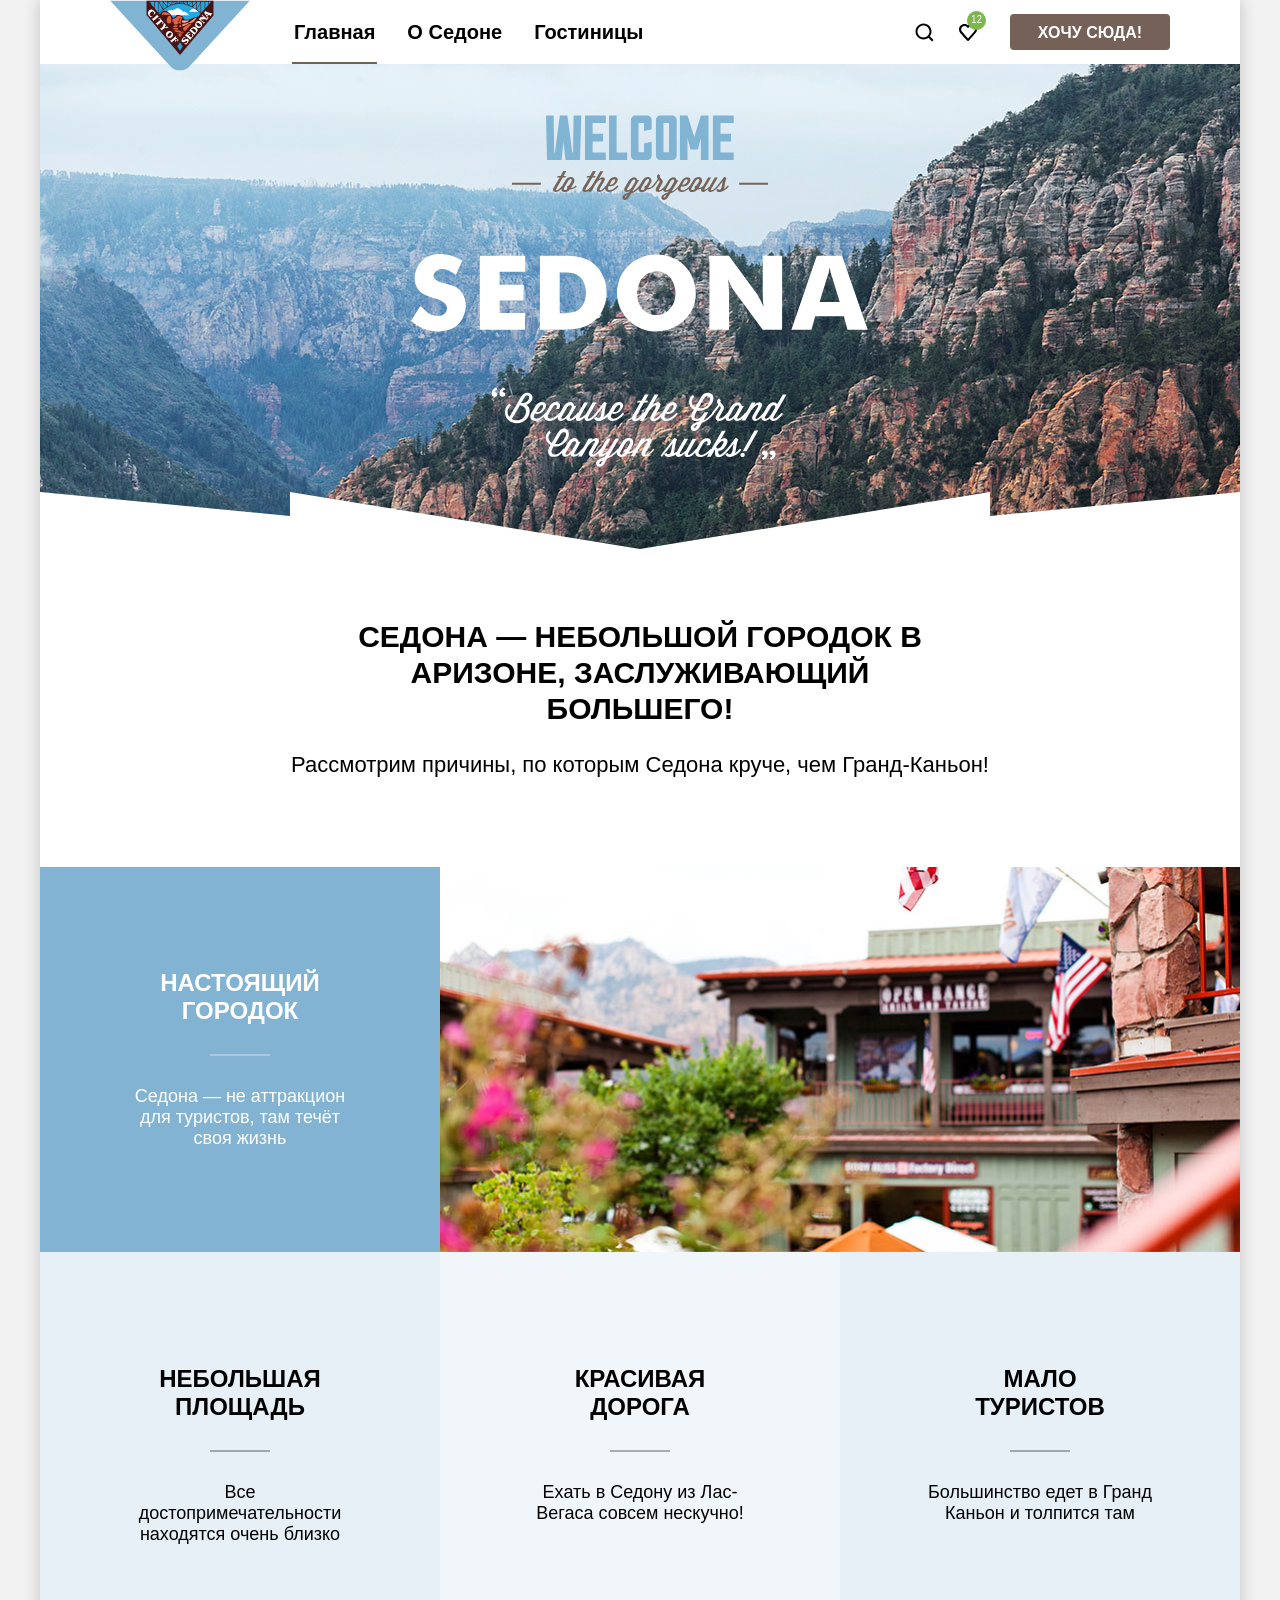
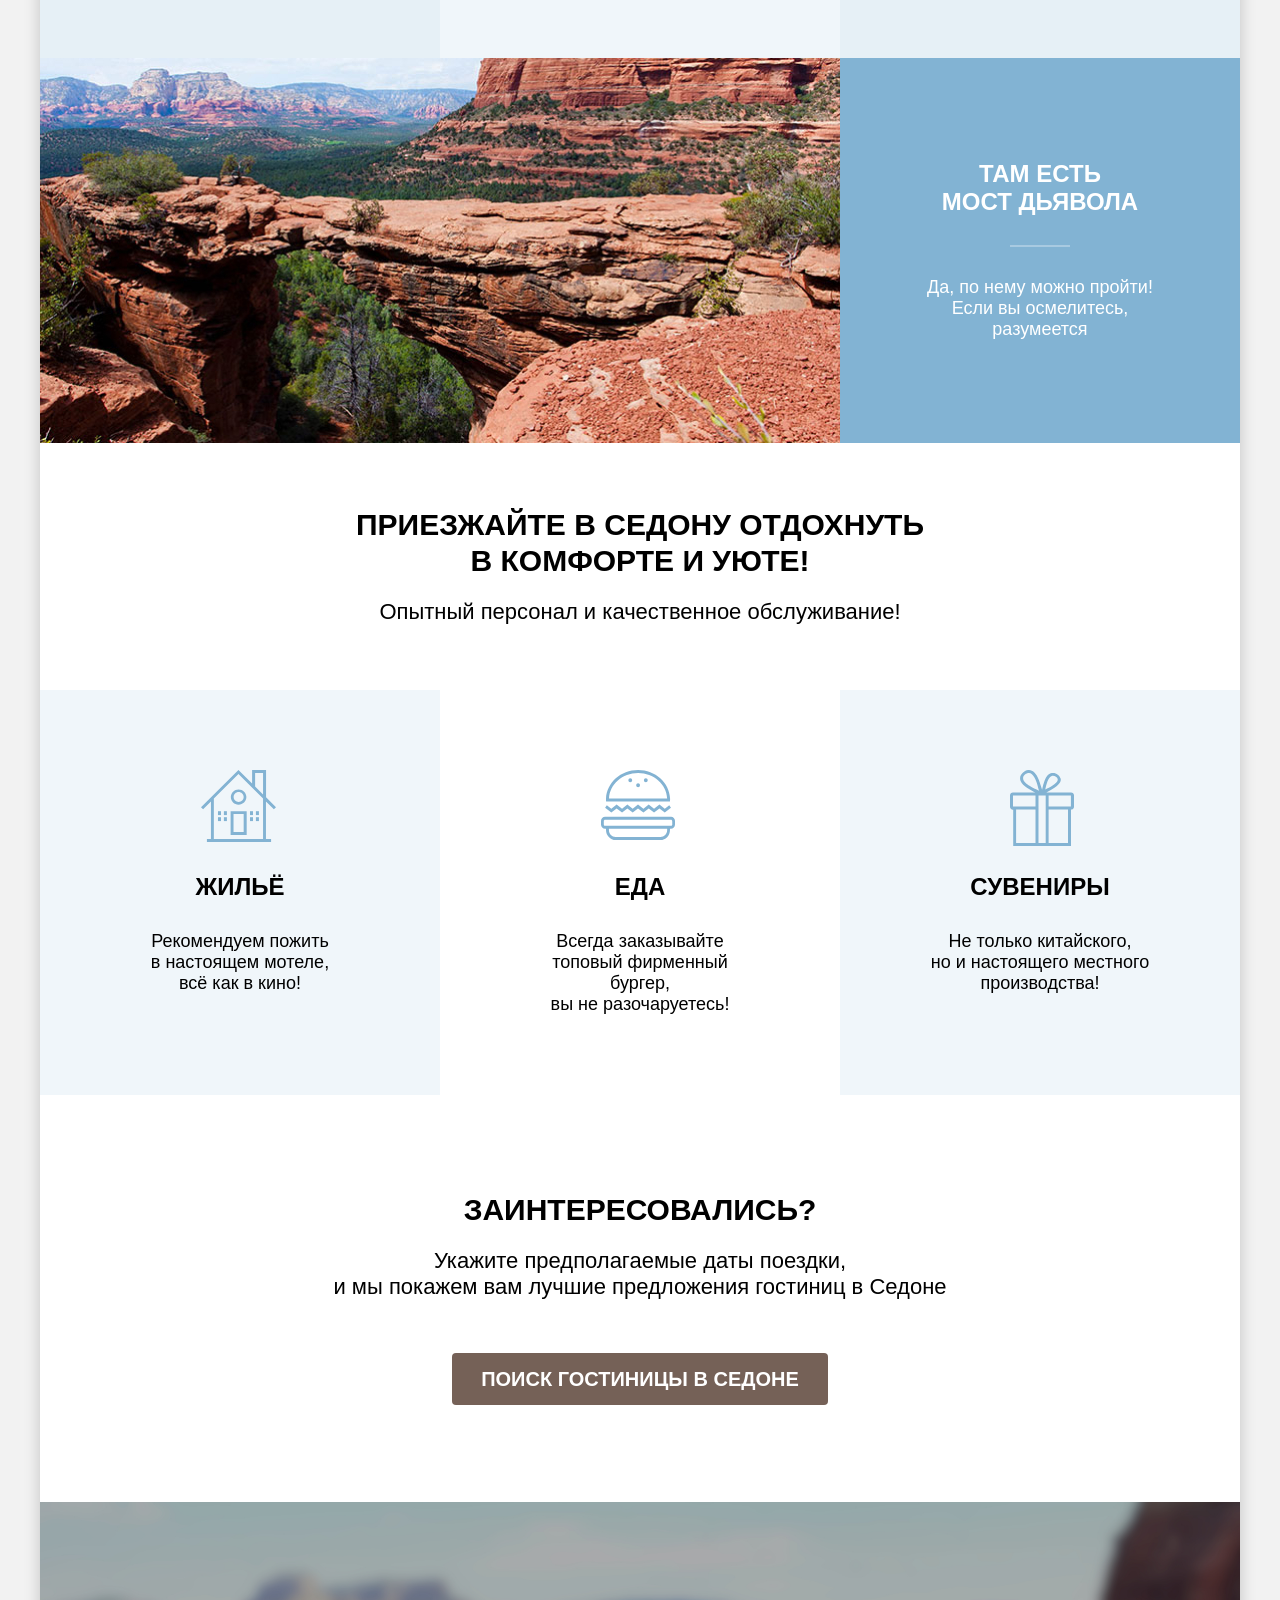
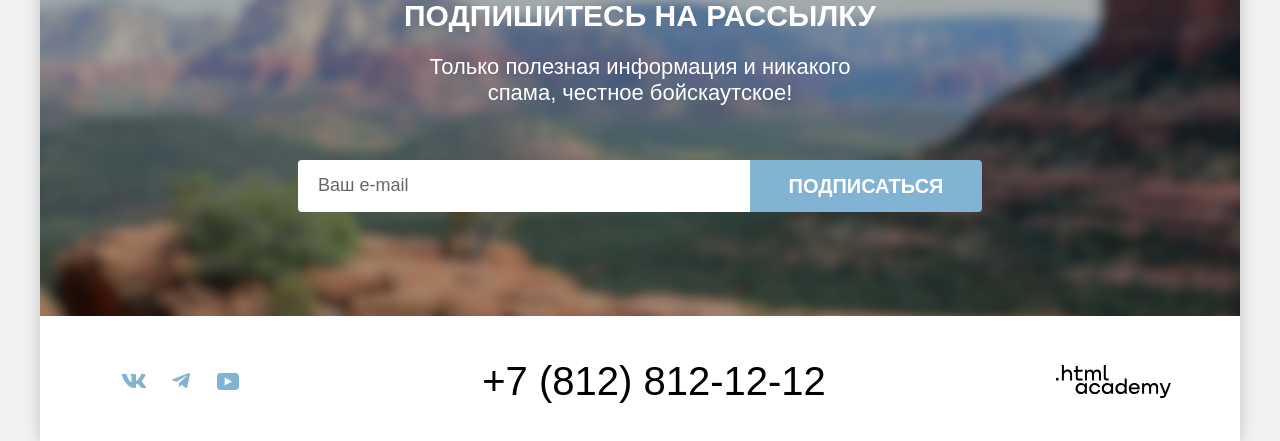
==== commit 918c63a5: "Подготовка к защите" ====
--- a/index.html
+++ b/index.html
@@ -31,7 +31,7 @@
                 <svg width="20" height="20" viewBox="0 0 20 20" fill="none" xmlns="http://www.w3.org/2000/svg">
                   <path
                     d="M19.5 18.0083L15.8 14.3287C16.8 13.0359 17.5 11.3453 17.5 9.4558C17.5 5.08011 13.9 1.5 9.5 1.5C5.1 1.5 1.5 5.17956 1.5 9.55525C1.5 13.9309 5.1 17.511 9.5 17.511C11.3 17.511 13 16.9144 14.4 15.8204L18.1 19.5L19.5 18.0083ZM9.5 15.5221C6.2 15.5221 3.5 12.837 3.5 9.55525C3.5 6.27348 6.2 3.5884 9.5 3.5884C12.8 3.5884 15.5 6.27348 15.5 9.55525C15.5 12.837 12.8 15.5221 9.5 15.5221Z"
-                    fill="currentColor">
+                    fill="currentColor"/>
                 </svg>
                 <span class="visually-hidden">Поиск по сайту</span>
               </a>
@@ -41,7 +41,7 @@
                 <svg width="20" height="20" viewBox="0 0 20 20" fill="none" xmlns="http://www.w3.org/2000/svg">
                   <path
                     d="M9.9 19C9.6 19 9.3 18.9 9.1 18.6C3.7 12.5 2.4 11.1 2.1 10.7C1.4 9.8 1 8.6 1 7.4C1 4.4 3.4 2 6.5 2C7.8 2 9 2.5 10 3.3C11 2.5 12.3 2 13.5 2C16.5 2 19 4.4 19 7.4C19 8.7 18.5 9.9 17.7 10.8L10.7 18.7C10.5 18.9 10.3 19 9.9 19ZM3.9 9.5C4.2 9.9 7.4 13.5 10 16.4L16.2 9.4C16.7 8.9 16.9 8.2 16.9 7.4C16.9 5.6 15.4 4.1 13.6 4.1C12.6 4.1 11.6 4.6 10.9 5.4C10.6 5.7 10.3 5.8 10 5.8C9.7 5.8 9.4 5.6 9.2 5.4C8.5 4.6 7.5 4.1 6.5 4.1C4.7 4.1 3.2 5.6 3.2 7.4C3.1 8.3 3.5 9 3.9 9.5C3.8 9.5 3.8 9.5 3.9 9.5Z"
-                    fill="currentColor">
+                    fill="currentColor"/>
                 </svg>
                 <span class="visually-hidden">Избранное</span>
                 <span class="favourite-count">12</span>
@@ -176,7 +176,7 @@
                 <svg width="24" height="14" viewBox="0 0 24 14" fill="none" xmlns="http://www.w3.org/2000/svg">
                   <path fill-rule="evenodd" clip-rule="evenodd"
                     d="M23.45 0.948C23.616 0.402 23.45 0 22.655 0H20.03C19.362 0 19.054 0.347 18.887 0.73C18.887 0.73 17.552 3.926 15.661 6.002C15.049 6.604 14.771 6.795 14.437 6.795C14.27 6.795 14.019 6.604 14.019 6.057V0.948C14.019 0.292 13.835 0 13.279 0H9.151C8.734 0 8.483 0.304 8.483 0.593C8.483 1.214 9.429 1.358 9.526 3.106V6.904C9.526 7.737 9.373 7.888 9.039 7.888C8.149 7.888 5.984 4.677 4.699 1.003C4.45 0.288 4.198 0 3.527 0H0.9C0.15 0 0 0.347 0 0.73C0 1.412 0.89 4.8 4.145 9.281C6.315 12.341 9.37 14 12.153 14C13.822 14 14.028 13.632 14.028 12.997V10.684C14.028 9.947 14.186 9.8 14.715 9.8C15.105 9.8 15.772 9.992 17.33 11.467C19.11 13.216 19.403 14 20.405 14H23.03C23.78 14 24.156 13.632 23.94 12.904C23.702 12.18 22.852 11.129 21.725 9.882C21.113 9.172 20.195 8.407 19.916 8.024C19.527 7.533 19.638 7.314 19.916 6.877C19.916 6.877 23.116 2.451 23.449 0.948H23.45Z"
-                    fill="currentColor">
+                    fill="currentColor"/>
                 </svg>
                 <span class="visually-hidden">Ссылка на ВК</span>
               </a>
@@ -186,7 +186,7 @@
                 <svg width="18" height="16" viewBox="0 0 18 16" fill="none" xmlns="http://www.w3.org/2000/svg">
                   <path
                     d="M16.785 0.0992597L0.840489 6.24776C-0.247661 6.68481 -0.241365 7.29184 0.640845 7.56253L4.73445 8.83953L14.2058 2.8637C14.6537 2.59121 15.0629 2.7378 14.7265 3.03636L7.05283 9.96185H7.05103L7.05283 9.96275L6.77045 14.1823C7.18413 14.1823 7.36669 13.9925 7.59871 13.7686L9.58705 11.8351L13.7229 14.89C14.4855 15.31 15.0332 15.0941 15.2229 14.1841L17.9379 1.38885C18.2158 0.274623 17.5126 -0.229883 16.785 0.0992597Z"
-                    fill="currentColor">
+                    fill="currentColor"/>
                 </svg>
                 <span class="visually-hidden">Ссылка на Телеграмм</span>
               </a>
@@ -196,7 +196,7 @@
                 <svg width="22" height="17" viewBox="0 0 22 17" fill="none" xmlns="http://www.w3.org/2000/svg">
                   <path
                     d="M18.607 0H3.17413C1.31343 0 0 1.59375 0 3.4V13.4937C0 15.4062 1.31343 17 3.17413 17H18.8259C20.4677 17 22 15.4062 22 13.6V3.4C21.7811 1.59375 20.4677 0 18.607 0ZM7.66169 12.5375V4.4625L14.995 8.5L7.66169 12.5375Z"
-                    fill="currentColor">
+                    fill="currentColor"/>
                 </svg>
                 <span class="visually-hidden">Ссылка на YouTube</span>
               </a>
--- a/styles/style.css
+++ b/styles/style.css
@@ -60,7 +60,8 @@
 
 .logo-link {
   position: absolute;
-  position: 0 0;
+  top: 0;
+  left: 0;
 }
 
 .logo-link:hover {
@@ -101,7 +102,7 @@
 }
 
 .menu-item {
-  padding: 20px 2px;
+  padding: 20px 2px 18px;
   box-sizing: border-box;
 }
 
@@ -365,6 +366,11 @@
   text-transform: uppercase;
   width: 230px;
   margin: 0 auto 61px;
+  color: #000000;
+}
+
+.pic .card-title {
+  color: #ffffff;
 }
 
 .reasons-text {
@@ -495,7 +501,6 @@
 .subscription-field:disabled {
   opacity: 0.3;
 }
-
 
 .subscription-field::placeholder {
   font-size: 18px;
@@ -685,7 +690,7 @@
 }
 
 .crumbs-item:not(:first-child) {
-  list-style-image: url(../img/list-marker.svg);
+  list-style-image: url("../img/list-marker.svg");
   padding-left: 3px;
 }
 
@@ -886,6 +891,16 @@
   font-weight: 700;
   font-size: 18px;
   line-height: 24px;
+}
+
+.range-input-min {
+  border-top-left-radius: 4px;
+  border-bottom-left-radius: 4px;
+}
+
+.range-input-max {
+  border-top-right-radius: 4px;
+  border-bottom-right-radius: 4px;
 }
 
 .range-input:hover {
@@ -963,7 +978,6 @@
   width: 226px;
   height: 4px;
   background-color: #ffffff;
-
 }
 
 .range-toggle {
@@ -1001,14 +1015,14 @@
 }
 
 .catalog {
-  padding: 38px 70px 23px;
+  padding: 38px 69px 23px;
 }
 
 .result-filter {
   display: flex;
   padding: 13px 0;
   align-items: flex-start;
-  margin-bottom: 25px;
+  margin-bottom: 23px;
 }
 
 .select-control {
@@ -1073,7 +1087,6 @@
 .view-link:hover {
   outline: none;
   border: 2px solid #000000;
-
 }
 
 .view-link:focus-visible {
@@ -1108,17 +1121,17 @@
   list-style: none;
   margin: 0;
   padding: 0;
-  gap: 17px;
-  margin-bottom: 40px;
+  gap: 18px;
+  margin-bottom: 39px;
 }
 
 .cat-item {
   display: flex;
   flex-direction: column;
-  width: 340px;
+  width: 342px;
   border: 1px solid #e5e5e5;
   border-radius: 4px;
-  padding: 19px;
+  padding: 20px 20px 19px;
   box-sizing: border-box;
 }
 
@@ -1126,7 +1139,7 @@
   display: block;
   width: 300px;
   height: 212px;
-  margin: 0 0 18px;
+  margin: 0 0 17px;
   padding: 0;
   text-align: start;
 }
@@ -1135,8 +1148,6 @@
   text-transform: none;
   margin: 0 0 15px;
 }
-
-.card-img-link {}
 
 .card-img-link:hover {
   opacity: 0.6;
@@ -1263,7 +1274,7 @@
   display: flex;
   flex-wrap: wrap;
   margin: 0;
-  padding: 37px 0;
+  padding: 39px 0 37px;
 }
 
 .pag-btn {
@@ -1317,13 +1328,13 @@
 }
 
 .modal {
-  justify-content: center;
-  align-items: flex-start;
   position: fixed;
   top: 0;
   left: 0;
   width: 100%;
   height: 100%;
+  justify-content: center;
+  align-items: center;
   background-color: rgba(242, 242, 242, 0.8);
   display: none;
 }
@@ -1355,7 +1366,6 @@
   cursor: pointer;
 }
 
-
 .close-modal:hover {
   background-color: #e5e5e5;
 }
@@ -1374,7 +1384,6 @@
   opacity: 0.3;
 }
 
-
 .modal-title {
   text-align: start;
   margin: 0;
@@ -1386,7 +1395,6 @@
   list-style: none;
   padding: 0;
   margin: 0;
-
 }
 
 .modal-settings-item {
@@ -1413,7 +1421,6 @@
   width: auto;
   max-width: 90px;
 }
-
 
 .modal-text {
   color: #000000;
@@ -1508,7 +1515,6 @@
   transform: translateX(-50%) translateY(50%);
   border: solid 3px #82b3d3;
   border-radius: 4px;
-
 }
 
 .number-btn:focus::after {
@@ -1551,7 +1557,6 @@
 
 .kid-label {
   margin-right: 10px;
-
 }
 
 .popover-section {
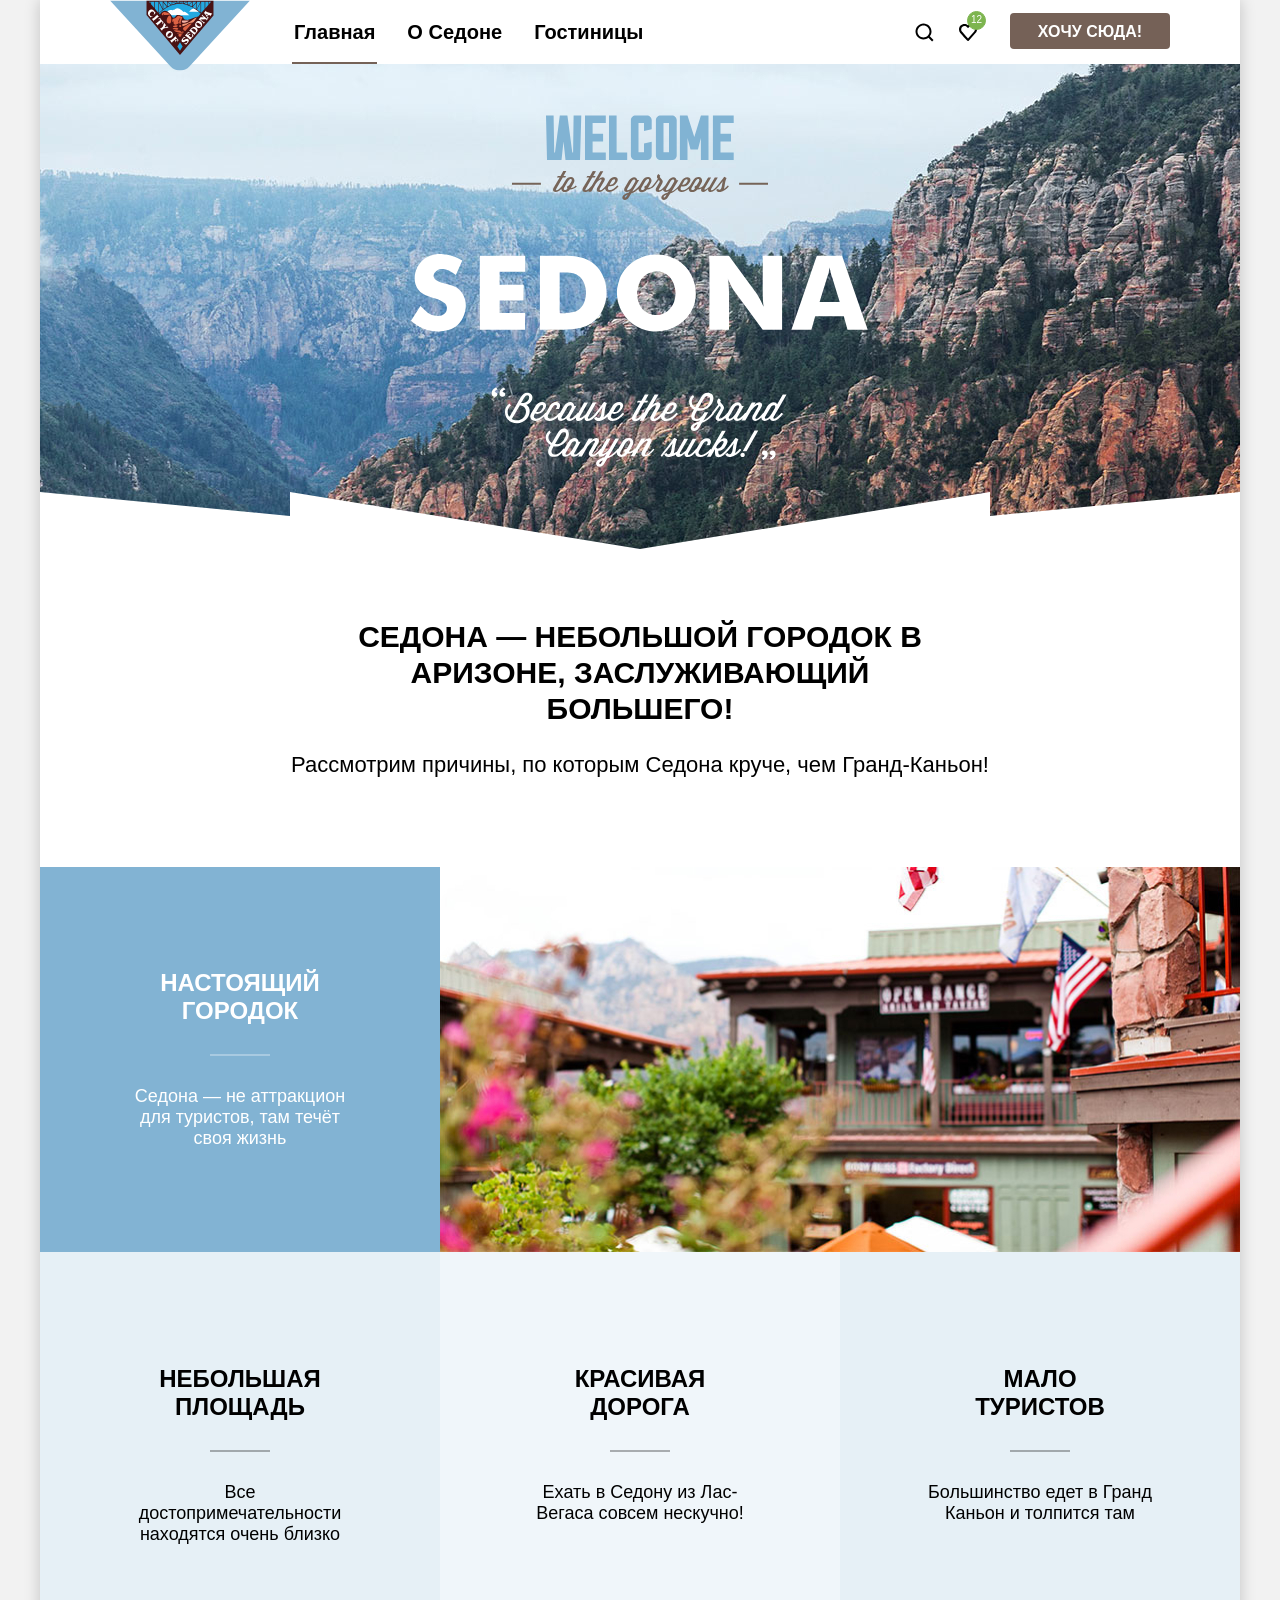
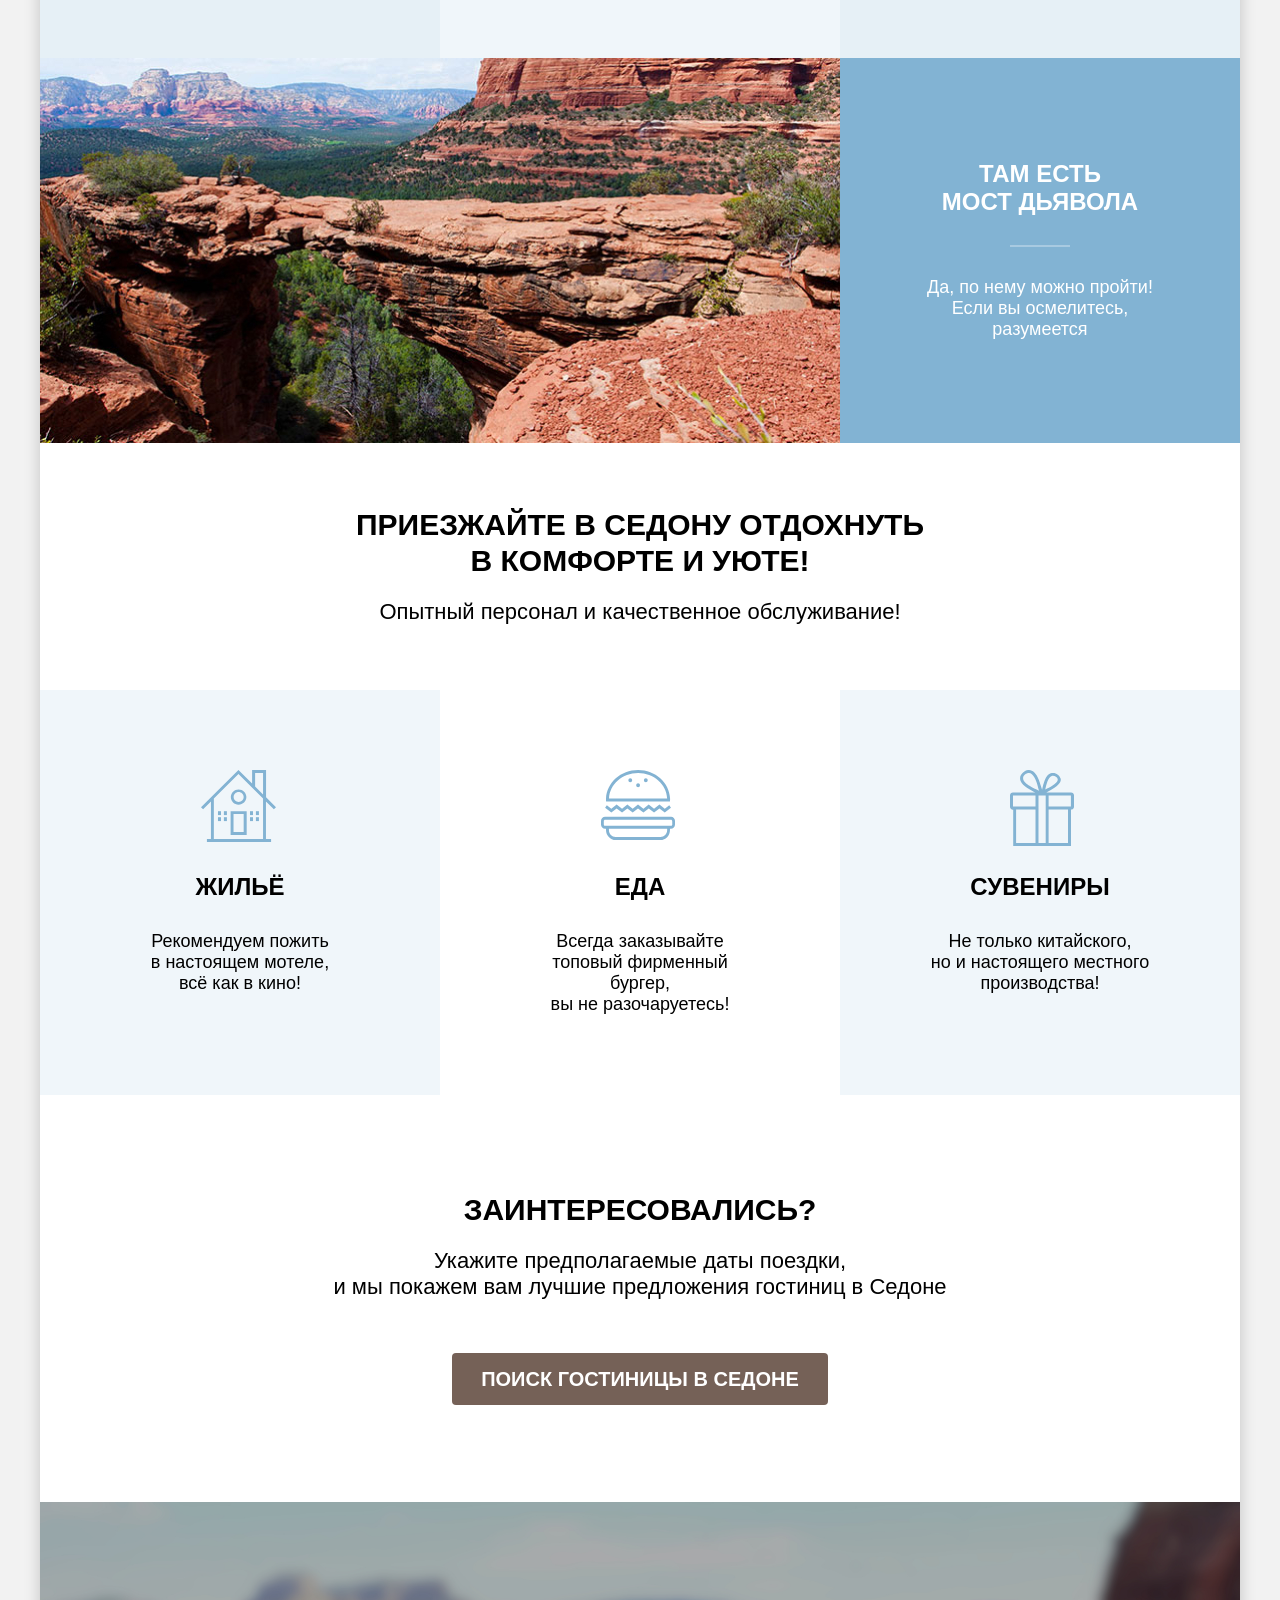
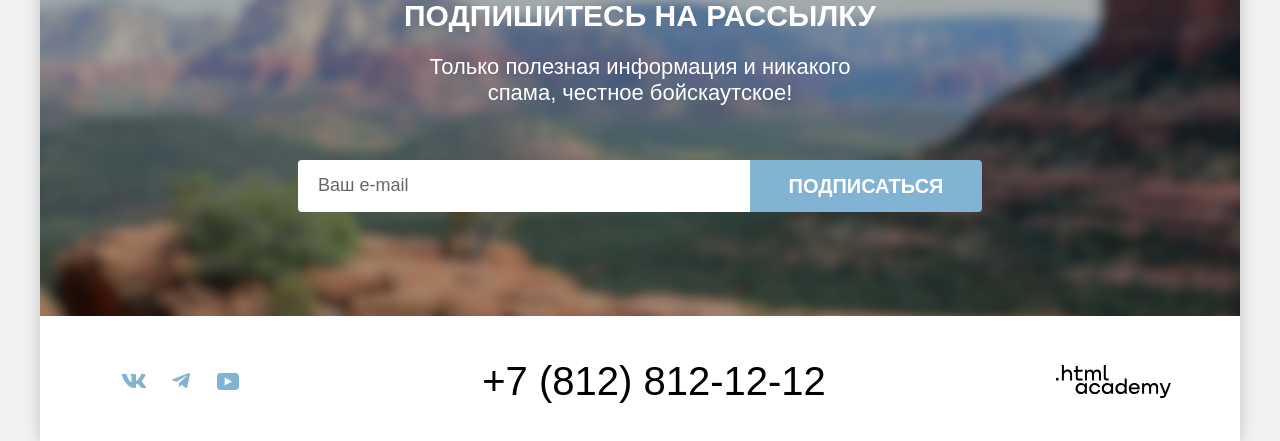
==== commit fccb3244: "Подготовка к защите" ====
--- a/index.html
+++ b/index.html
@@ -1,5 +1,6 @@
 <!doctype html>
 <html lang="ru">
+
   <head>
     <meta charset="utf-8">
     <link rel="stylesheet" href="./styles/style.css">
@@ -7,6 +8,7 @@
     <link rel="icon" type="image/png" href="./img/favicon.png">
     <title>HTML Academy: Седона</title>
   </head>
+
   <body>
     <div class="container">
       <header class="header">
@@ -31,7 +33,7 @@
                 <svg width="20" height="20" viewBox="0 0 20 20" fill="none" xmlns="http://www.w3.org/2000/svg">
                   <path
                     d="M19.5 18.0083L15.8 14.3287C16.8 13.0359 17.5 11.3453 17.5 9.4558C17.5 5.08011 13.9 1.5 9.5 1.5C5.1 1.5 1.5 5.17956 1.5 9.55525C1.5 13.9309 5.1 17.511 9.5 17.511C11.3 17.511 13 16.9144 14.4 15.8204L18.1 19.5L19.5 18.0083ZM9.5 15.5221C6.2 15.5221 3.5 12.837 3.5 9.55525C3.5 6.27348 6.2 3.5884 9.5 3.5884C12.8 3.5884 15.5 6.27348 15.5 9.55525C15.5 12.837 12.8 15.5221 9.5 15.5221Z"
-                    fill="currentColor"/>
+                    fill="currentColor" />
                 </svg>
                 <span class="visually-hidden">Поиск по сайту</span>
               </a>
@@ -41,7 +43,7 @@
                 <svg width="20" height="20" viewBox="0 0 20 20" fill="none" xmlns="http://www.w3.org/2000/svg">
                   <path
                     d="M9.9 19C9.6 19 9.3 18.9 9.1 18.6C3.7 12.5 2.4 11.1 2.1 10.7C1.4 9.8 1 8.6 1 7.4C1 4.4 3.4 2 6.5 2C7.8 2 9 2.5 10 3.3C11 2.5 12.3 2 13.5 2C16.5 2 19 4.4 19 7.4C19 8.7 18.5 9.9 17.7 10.8L10.7 18.7C10.5 18.9 10.3 19 9.9 19ZM3.9 9.5C4.2 9.9 7.4 13.5 10 16.4L16.2 9.4C16.7 8.9 16.9 8.2 16.9 7.4C16.9 5.6 15.4 4.1 13.6 4.1C12.6 4.1 11.6 4.6 10.9 5.4C10.6 5.7 10.3 5.8 10 5.8C9.7 5.8 9.4 5.6 9.2 5.4C8.5 4.6 7.5 4.1 6.5 4.1C4.7 4.1 3.2 5.6 3.2 7.4C3.1 8.3 3.5 9 3.9 9.5C3.8 9.5 3.8 9.5 3.9 9.5Z"
-                    fill="currentColor"/>
+                    fill="currentColor" />
                 </svg>
                 <span class="visually-hidden">Избранное</span>
                 <span class="favourite-count">12</span>
@@ -162,7 +164,9 @@
             Только полезная информация и никакого спама, честное бойскаутское!
           </p>
           <form class="subsciption-form" action="https://echo.htmlacademy.ru/courses" method="post">
-            <input class="subscription-field" type="email" placeholder="Ваш e-mail" name="subscribe" required>
+            <label for="subscribe" class="visually-hidden">Ваш e‑mail</label>
+            <input class="subscription-field" type="email" placeholder="Ваш e-mail" id="subscribe" name="subscribe"
+              required>
             <button class="button button-text subcription-button" type="submit">
               Подписаться
             </button>
@@ -176,7 +180,7 @@
                 <svg width="24" height="14" viewBox="0 0 24 14" fill="none" xmlns="http://www.w3.org/2000/svg">
                   <path fill-rule="evenodd" clip-rule="evenodd"
                     d="M23.45 0.948C23.616 0.402 23.45 0 22.655 0H20.03C19.362 0 19.054 0.347 18.887 0.73C18.887 0.73 17.552 3.926 15.661 6.002C15.049 6.604 14.771 6.795 14.437 6.795C14.27 6.795 14.019 6.604 14.019 6.057V0.948C14.019 0.292 13.835 0 13.279 0H9.151C8.734 0 8.483 0.304 8.483 0.593C8.483 1.214 9.429 1.358 9.526 3.106V6.904C9.526 7.737 9.373 7.888 9.039 7.888C8.149 7.888 5.984 4.677 4.699 1.003C4.45 0.288 4.198 0 3.527 0H0.9C0.15 0 0 0.347 0 0.73C0 1.412 0.89 4.8 4.145 9.281C6.315 12.341 9.37 14 12.153 14C13.822 14 14.028 13.632 14.028 12.997V10.684C14.028 9.947 14.186 9.8 14.715 9.8C15.105 9.8 15.772 9.992 17.33 11.467C19.11 13.216 19.403 14 20.405 14H23.03C23.78 14 24.156 13.632 23.94 12.904C23.702 12.18 22.852 11.129 21.725 9.882C21.113 9.172 20.195 8.407 19.916 8.024C19.527 7.533 19.638 7.314 19.916 6.877C19.916 6.877 23.116 2.451 23.449 0.948H23.45Z"
-                    fill="currentColor"/>
+                    fill="currentColor" />
                 </svg>
                 <span class="visually-hidden">Ссылка на ВК</span>
               </a>
@@ -186,7 +190,7 @@
                 <svg width="18" height="16" viewBox="0 0 18 16" fill="none" xmlns="http://www.w3.org/2000/svg">
                   <path
                     d="M16.785 0.0992597L0.840489 6.24776C-0.247661 6.68481 -0.241365 7.29184 0.640845 7.56253L4.73445 8.83953L14.2058 2.8637C14.6537 2.59121 15.0629 2.7378 14.7265 3.03636L7.05283 9.96185H7.05103L7.05283 9.96275L6.77045 14.1823C7.18413 14.1823 7.36669 13.9925 7.59871 13.7686L9.58705 11.8351L13.7229 14.89C14.4855 15.31 15.0332 15.0941 15.2229 14.1841L17.9379 1.38885C18.2158 0.274623 17.5126 -0.229883 16.785 0.0992597Z"
-                    fill="currentColor"/>
+                    fill="currentColor" />
                 </svg>
                 <span class="visually-hidden">Ссылка на Телеграмм</span>
               </a>
@@ -196,7 +200,7 @@
                 <svg width="22" height="17" viewBox="0 0 22 17" fill="none" xmlns="http://www.w3.org/2000/svg">
                   <path
                     d="M18.607 0H3.17413C1.31343 0 0 1.59375 0 3.4V13.4937C0 15.4062 1.31343 17 3.17413 17H18.8259C20.4677 17 22 15.4062 22 13.6V3.4C21.7811 1.59375 20.4677 0 18.607 0ZM7.66169 12.5375V4.4625L14.995 8.5L7.66169 12.5375Z"
-                    fill="currentColor"/>
+                    fill="currentColor" />
                 </svg>
                 <span class="visually-hidden">Ссылка на YouTube</span>
               </a>
@@ -338,4 +342,5 @@
     </section>
     <script src="./scripts/script.js"></script>
   </body>
+
 </html>
--- a/styles/style.css
+++ b/styles/style.css
@@ -193,7 +193,7 @@
 .standard-button {
   width: 160px;
   height: 36px;
-  margin: 14px 0 14px 20px;
+  margin: 13px 0 13px 20px;
 }
 
 .standard-button:hover,
@@ -232,6 +232,8 @@
   text-align: center;
   text-decoration: none;
   padding: 9px 3px;
+  min-height: fit-content;
+  word-wrap: break-word;
 }
 
 .main {
@@ -658,7 +660,7 @@
   background-position: 0 0;
   background-size: cover;
   background-repeat: no-repeat;
-  padding: 35px 69px 38px;
+  padding: 35px 66px 38px 70px;
   box-sizing: border-box;
 }
 
@@ -685,7 +687,7 @@
   margin: 0;
   padding: 0;
   gap: 24px;
-  margin-bottom: 40px;
+  margin-bottom: 41px;
   align-items: center;
 }
 
@@ -751,7 +753,7 @@
 }
 
 .filter-title {
-  margin-bottom: 33px;
+  margin-bottom: 32px;
   font-weight: 700;
   font-size: 20px;
   line-height: 24px;
@@ -856,14 +858,14 @@
 }
 
 .price-box {
-  margin: 0 71px;
+  margin: 0 70px 0 71px;
 }
 
 .range-inputs-wrapper {
   display: flex;
   padding: 0;
   margin-bottom: 44px;
-  gap: 3px;
+  gap: 2px;
 }
 
 .range-label {
@@ -916,7 +918,7 @@
 }
 
 .btn-section {
-  margin: 57px 0 0;
+  margin: 56px 0 0;
   padding: 0;
 }
 
@@ -933,12 +935,14 @@
   line-height: 20px;
   text-transform: uppercase;
   color: #ffffff;
-  padding: 8px 50px;
+  padding: 8px 3px;
+  text-align: center;
   border-radius: 4px;
   background-color: #82b3d3;
   margin-bottom: 32px;
   width: 191px;
-  height: 36px;
+  min-height: fit-content;
+  word-wrap: break-word;
   font-family: inherit;
   border: none;
 }
@@ -982,8 +986,8 @@
 
 .range-toggle {
   position: absolute;
-  width: 22px;
-  height: 22px;
+  width: 21px;
+  height: 21px;
   border-radius: 5px;
   border: none;
 }
@@ -993,13 +997,13 @@
 }
 
 .toggle-min {
-  top: -9px;
+  top: -8px;
   left: 0;
 }
 
 .toggle-max {
-  top: -9px;
-  left: 206px;
+  top: -8px;
+  left: 207px;
 }
 
 .search-title {
@@ -1015,19 +1019,19 @@
 }
 
 .catalog {
-  padding: 38px 69px 23px;
+  padding: 38px 70px 23px;
 }
 
 .result-filter {
   display: flex;
-  padding: 13px 0;
+  padding: 12px 0;
   align-items: flex-start;
-  margin-bottom: 23px;
+  margin-bottom: 27px;
 }
 
 .select-control {
   width: 292px;
-  padding: 13px 19px;
+  padding: 12px 18px;
   padding-right: 48px;
   margin-right: 55px;
   font-family: inherit;
@@ -1121,8 +1125,9 @@
   list-style: none;
   margin: 0;
   padding: 0;
-  gap: 18px;
-  margin-bottom: 39px;
+  row-gap: 20px;
+  column-gap: 18px;
+  margin-bottom: 41px;
 }
 
 .cat-item {
@@ -1131,7 +1136,7 @@
   width: 342px;
   border: 1px solid #e5e5e5;
   border-radius: 4px;
-  padding: 20px 20px 19px;
+  padding: 20px 21px 17px 18px;
   box-sizing: border-box;
 }
 
@@ -1189,7 +1194,7 @@
   flex-wrap: wrap;
   justify-content: space-between;
   width: 100%;
-  margin: 0 0 15px;
+  margin: 0 0 14px;
 }
 
 .hot-text {
